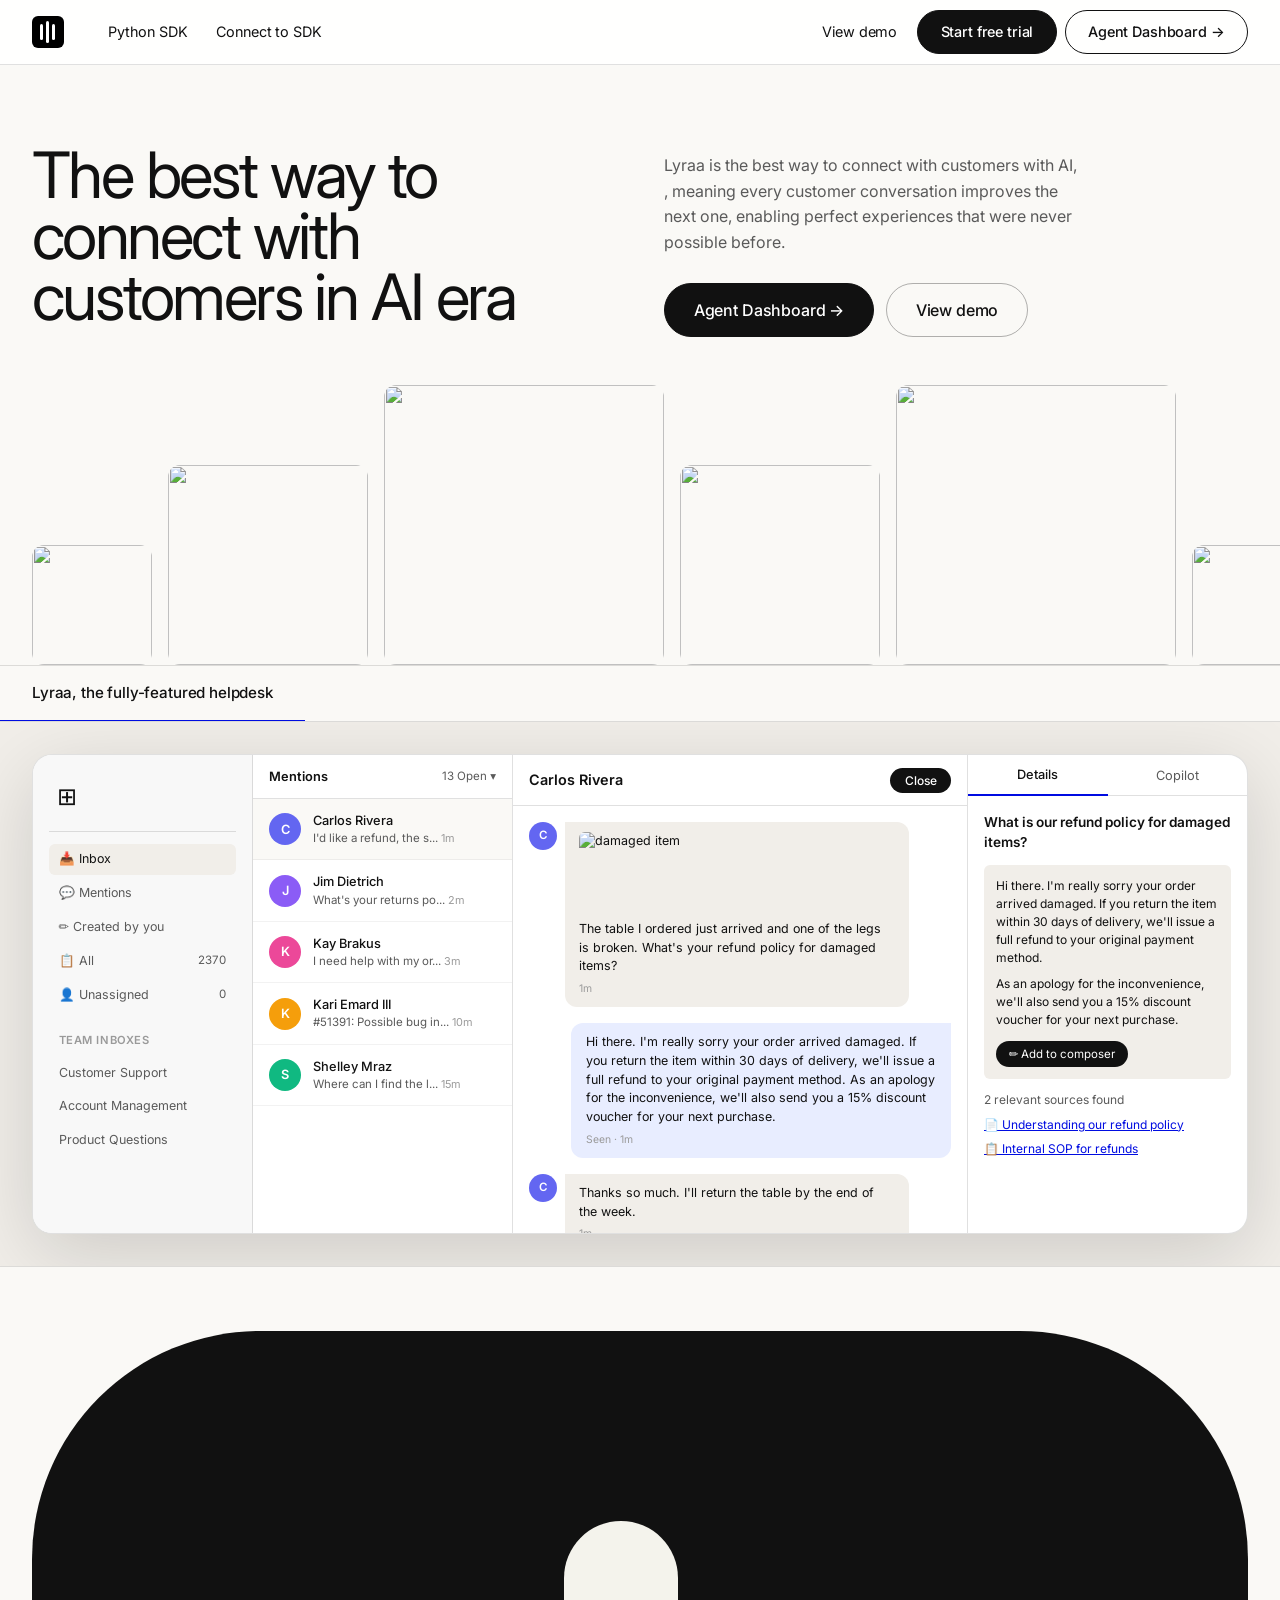
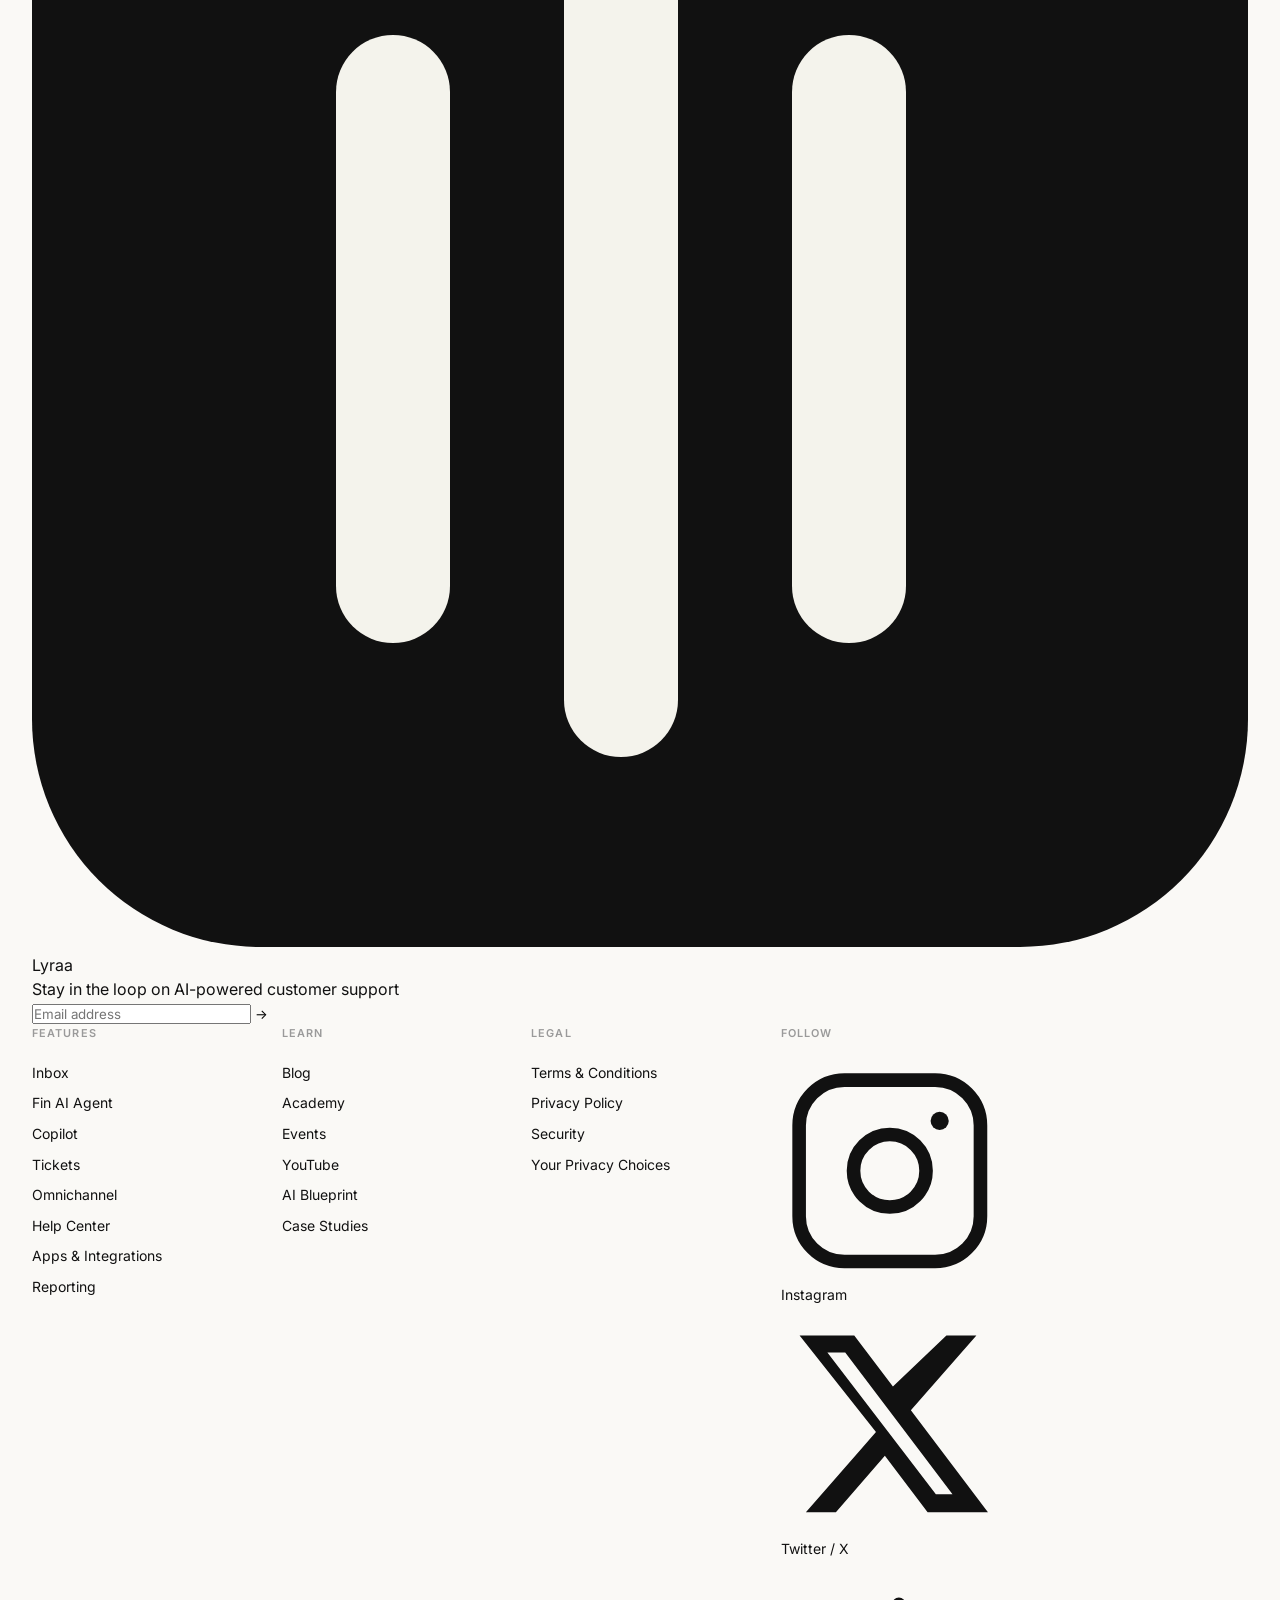
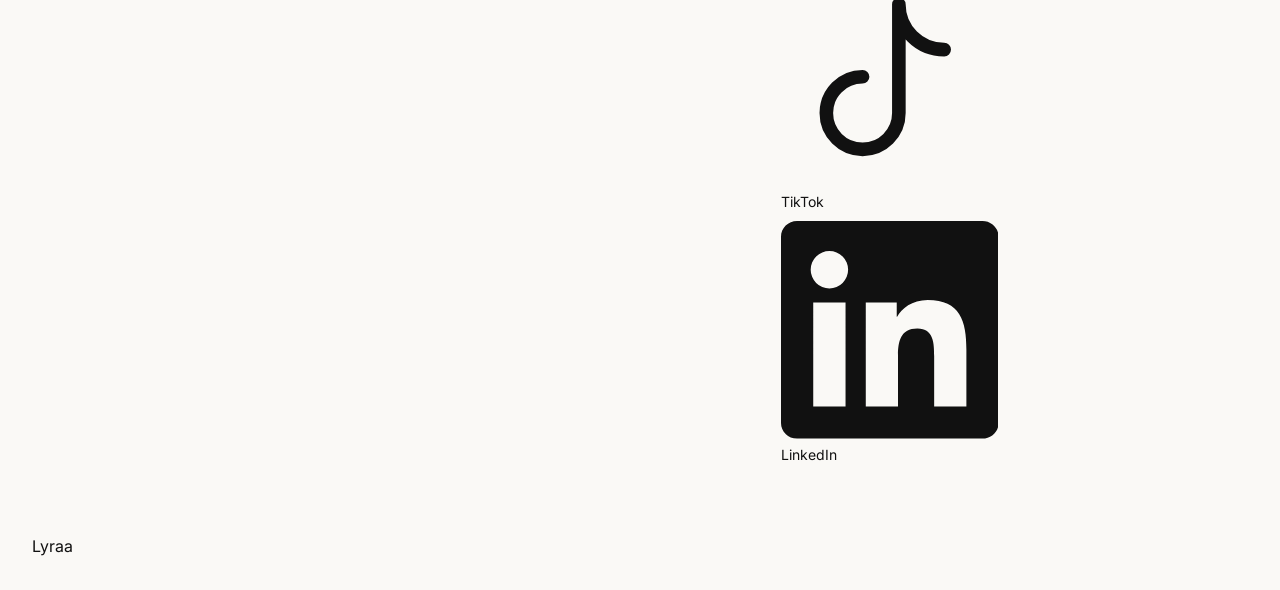
==== Front_end/index.html @ 27d579eb "adding the landing page code" ====
<!DOCTYPE html>
<html lang="en">

<head>
  <meta charset="UTF-8" />
  <meta name="viewport" content="width=device-width, initial-scale=1.0" />
  <title>Lyraa – The Best way to connect with customers</title>
  <meta name="description"
    content="Lyraa is the best way to connect with customers, meaning every customer conversation improves the next one, enabling perfect experiences that were never possible before." />
  <link rel="preconnect" href="https://fonts.googleapis.com" />
  <link rel="preconnect" href="https://fonts.gstatic.com" crossorigin />
  <link href="https://fonts.googleapis.com/css2?family=Inter:wght@300;400;500;600;700&display=swap" rel="stylesheet" />
  <link rel="stylesheet" href="index.css" />
</head>

<body>

  <!-- NAVIGATION -->
  <nav class="nav" id="main-nav">
    <div class="nav-inner">
      <div class="nav-left">
        <a href="#" class="nav-logo" aria-label="Intercom Home">
          <svg class="logo-icon" viewBox="0 0 32 32" fill="none" xmlns="http://www.w3.org/2000/svg">
            <rect width="32" height="32" rx="6" fill="#000" />
            <rect x="8" y="8" width="3" height="16" rx="1.5" fill="#fff" />
            <rect x="14" y="5" width="3" height="22" rx="1.5" fill="#fff" />
            <rect x="20" y="8" width="3" height="16" rx="1.5" fill="#fff" />
          </svg>
        </a>
        <ul class="nav-menu">
          <li class="nav-item">
            <a href="#" class="nav-link">Python SDK</a>
          </li>
          <li class="nav-item">
            <a href="#" class="nav-link">Connect to SDK</a>
          </li>
        </ul>
      </div>
      <div class="nav-right">
        <a href="#" class="nav-link">View demo</a>
        <a href="#" class="btn btn-dark">Start free trial</a>
        <a href="dashboard.html" class="btn btn-outline-dark">Agent Dashboard →</a>
      </div>
      <button class="hamburger" id="hamburger" aria-label="Open menu">
        <span></span><span></span><span></span>
      </button>
    </div>
  </nav>

  <!-- MOBILE MENU -->
  <div class="mobile-menu" id="mobile-menu">
    <ul>
      <li><a href="#">Python SDK</a></li>
      <li><a href="#">Connect to SDK</a></li>
    </ul>
    <div class="mobile-menu-ctas">
      <a href="#" class="btn btn-dark w-full">Start free trial</a>
      <a href="dashboard.html" class="btn btn-outline-dark w-full">Agent Dashboard →</a>
    </div>
  </div>

  <main>
    <!-- HERO SECTION -->
    <section class="hero" id="hero">
      <div class="hero-inner">
        <div class="hero-text">
          <h1 class="hero-headline">The best way to connect with customers in AI era</h1>
          <div class="hero-right">
            <p class="hero-body">Lyraa is the best way to connect with customers with AI, <a href="#"
                class="link-blue"></a>, meaning every customer conversation improves the next one, enabling perfect
              experiences that were never possible before.</p>
            <div class="hero-ctas">
              <a href="dashboard.html" class="btn btn-dark btn-lg">Agent Dashboard →</a>
              <a href="#" class="btn btn-outline btn-lg">View demo</a>
            </div>
          </div>
        </div>
        <!-- Hero image gallery -->
        <div class="hero-gallery">
          <div class="gallery-track">
            <div class="gallery-img gallery-img--sm"><img
                src="https://cdn.cosmos.so/49744030-7ee3-4da9-bf3a-1f28b3141e51?format=webp" alt="" /></div>
            <div class="gallery-img gallery-img--md"><img
                src="https://cdn.cosmos.so/1668bf23-86b7-4834-bceb-b17b9f2b6297?format=webp" alt="" /></div>
            <div class="gallery-img gallery-img--lg"><img
                src="https://cdn.cosmos.so/220a2dd7-b4fb-4ab6-941c-c7daac2d3de4?format=webp" alt="" /></div>
            <div class="gallery-img gallery-img--md"><img
                src="https://cdn.cosmos.so/a4091135-049c-4d7b-ac70-1d37b545d4cc?format=webp" alt="" /></div>
            <div class="gallery-img gallery-img--lg"><img
                src="https://cdn.cosmos.so/7ac161f6-f2b8-41a6-a9bc-50dcf7897635?format=webp" alt="" /></div>
            <div class="gallery-img gallery-img--sm"><img
                src="https://cdn.cosmos.so/18cb232f-da45-4f04-9483-8e6ede91e4a4?format=webp" alt="" /></div>
          </div>
        </div>
      </div>
    </section>

    <!-- PRODUCT TABS SECTION -->
    <section class="product-tabs" id="product-tabs">
      <div class="tabs-header">
        <button class="tab-btn tab-btn--active" data-tab="helpdesk">Lyraa, the fully-featured helpdesk</button>

      </div>
      <div class="tabs-body">
        <!-- TAB: Helpdesk -->
        <div class="tab-panel tab-panel--active" id="tab-helpdesk">
          <div class="tab-mockup-wrap">
            <div class="app-mockup">
              <div class="app-sidebar">
                <div class="sidebar-logo">⊞</div>
                <nav class="sidebar-nav">
                  <a href="#" class="sidebar-link active">📥 Inbox</a>
                  <a href="#" class="sidebar-link">💬 Mentions</a>
                  <a href="#" class="sidebar-link">✏️ Created by you</a>
                  <a href="#" class="sidebar-link">📋 All <span class="count">2370</span></a>
                  <a href="#" class="sidebar-link">👤 Unassigned <span class="count">0</span></a>
                  <a href="#" class="sidebar-link sidebar-heading">Team Inboxes</a>
                  <a href="#" class="sidebar-link">Customer Support</a>
                  <a href="#" class="sidebar-link">Account Management</a>
                  <a href="#" class="sidebar-link">Product Questions</a>
                </nav>
              </div>
              <div class="app-list">
                <div class="app-list-header">
                  <span>Mentions</span>
                  <span class="count-badge">13 Open ▾</span>
                </div>
                <div class="conversation-item active-conv">
                  <div class="conv-avatar" style="background:#6366f1">C</div>
                  <div class="conv-body">
                    <p class="conv-name">Carlos Rivera</p>
                    <p class="conv-preview">I'd like a refund, the s... <span class="conv-time">1m</span></p>
                  </div>
                </div>
                <div class="conversation-item">
                  <div class="conv-avatar" style="background:#8b5cf6">J</div>
                  <div class="conv-body">
                    <p class="conv-name">Jim Dietrich</p>
                    <p class="conv-preview">What's your returns po... <span class="conv-time">2m</span></p>
                  </div>
                </div>
                <div class="conversation-item">
                  <div class="conv-avatar" style="background:#ec4899">K</div>
                  <div class="conv-body">
                    <p class="conv-name">Kay Brakus</p>
                    <p class="conv-preview">I need help with my or... <span class="conv-time">3m</span></p>
                  </div>
                </div>
                <div class="conversation-item">
                  <div class="conv-avatar" style="background:#f59e0b">K</div>
                  <div class="conv-body">
                    <p class="conv-name">Kari Emard III</p>
                    <p class="conv-preview">#51391: Possible bug in... <span class="conv-time">10m</span></p>
                  </div>
                </div>
                <div class="conversation-item">
                  <div class="conv-avatar" style="background:#10b981">S</div>
                  <div class="conv-body">
                    <p class="conv-name">Shelley Mraz</p>
                    <p class="conv-preview">Where can I find the l... <span class="conv-time">15m</span></p>
                  </div>
                </div>
              </div>
              <div class="app-main">
                <div class="app-main-header">
                  <span class="conv-name-big">Carlos Rivera</span>
                  <div class="header-actions">
                    <button class="close-btn">Close</button>
                  </div>
                </div>
                <div class="message-thread">
                  <div class="message-customer">
                    <div class="msg-avatar" style="background:#6366f1">C</div>
                    <div class="msg-bubble msg-bubble--customer">
                      <img src="https://images.unsplash.com/photo-1555041469-a586c61ea9bc?w=300&q=80" alt="damaged item"
                        class="msg-img" />
                      <p>The table I ordered just arrived and one of the legs is broken. What's your refund policy for
                        damaged items?</p>
                      <span class="msg-time">1m</span>
                    </div>
                  </div>
                  <div class="message-agent">
                    <div class="msg-bubble msg-bubble--agent">
                      <p>Hi there. I'm really sorry your order arrived damaged. If you return the item within 30 days of
                        delivery, we'll issue a full refund to your original payment method. As an apology for the
                        inconvenience, we'll also send you a 15% discount voucher for your next purchase.</p>
                      <span class="msg-time">Seen · 1m</span>
                    </div>
                  </div>
                  <div class="message-customer">
                    <div class="msg-avatar" style="background:#6366f1">C</div>
                    <div class="msg-bubble msg-bubble--customer">
                      <p>Thanks so much. I'll return the table by the end of the week.</p>
                      <span class="msg-time">1m</span>
                    </div>
                  </div>
                </div>
              </div>
              <div class="app-sidebar-right">
                <div class="sidebar-right-tabs">
                  <button class="sr-tab active">Details</button>
                  <button class="sr-tab">Copilot</button>
                </div>
                <div class="copilot-query">
                  <p class="copilot-q">What is our refund policy for damaged items?</p>
                  <div class="copilot-answer">
                    <p>Hi there. I'm really sorry your order arrived damaged. If you return the item within 30 days of
                      delivery, we'll issue a full refund to your original payment method.</p>
                    <p>As an apology for the inconvenience, we'll also send you a 15% discount voucher for your next
                      purchase.</p>
                    <button class="add-to-composer-btn">✏️ Add to composer</button>
                  </div>
                  <div class="sources">
                    <p>2 relevant sources found</p>
                    <a href="#" class="source-item">📄 Understanding our refund policy</a>
                    <a href="#" class="source-item">📋 Internal SOP for refunds</a>
                  </div>
                </div>
              </div>
            </div>
          </div>
        </div>


  <!-- FOOTER -->
  <footer class="footer" id="footer">
    <div class="footer-inner">

      <!-- Top row: logo left, newsletter right -->
      <div class="footer-top-row">
        <a href="#" class="footer-logo-link" aria-label="Lyraa Home">
          <svg class="footer-logo-svg" viewBox="0 0 32 32" fill="none" xmlns="http://www.w3.org/2000/svg">
            <rect width="32" height="32" rx="6" fill="#111" />
            <rect x="8" y="8" width="3" height="16" rx="1.5" fill="#f4f3ec" />
            <rect x="14" y="5" width="3" height="22" rx="1.5" fill="#f4f3ec" />
            <rect x="20" y="8" width="3" height="16" rx="1.5" fill="#f4f3ec" />
          </svg>
          <span class="footer-logo-name">Lyraa</span>
        </a>
        <div class="footer-newsletter">
          <p class="footer-newsletter-label">Stay in the loop on AI-powered customer support</p>
          <form class="footer-newsletter-form" onsubmit="return false;">
            <input type="email" class="footer-newsletter-input" placeholder="Email address" />
            <button type="submit" class="footer-newsletter-btn" aria-label="Subscribe">→</button>
          </form>
        </div>
      </div>

      <!-- Divider -->
      <div class="footer-divider"></div>

      <!-- Link columns -->
      <div class="footer-cols">
        <div class="footer-col">
          <p class="footer-col-title">Features</p>
          <ul>
            <li><a href="#">Inbox</a></li>
            <li><a href="#">Fin AI Agent</a></li>
            <li><a href="#">Copilot</a></li>
            <li><a href="#">Tickets</a></li>
            <li><a href="#">Omnichannel</a></li>
            <li><a href="#">Help Center</a></li>
            <li><a href="#">Apps &amp; Integrations</a></li>
            <li><a href="#">Reporting</a></li>
          </ul>
        </div>
        <div class="footer-col">
          <p class="footer-col-title">Learn</p>
          <ul>
            <li><a href="#">Blog</a></li>
            <li><a href="#">Academy</a></li>
            <li><a href="#">Events</a></li>
            <li><a href="#">YouTube</a></li>
            <li><a href="#">AI Blueprint</a></li>
            <li><a href="#">Case Studies</a></li>
          </ul>
        </div>
        <div class="footer-col">
          <p class="footer-col-title">Legal</p>
          <ul>
            <li><a href="#">Terms &amp; Conditions</a></li>
            <li><a href="#">Privacy Policy</a></li>
            <li><a href="#">Security</a></li>
            <li><a href="#">Your Privacy Choices</a></li>
          </ul>
        </div>
        <div class="footer-col">
          <p class="footer-col-title">Follow</p>
          <ul class="footer-social-list">
            <li>
              <a href="#" class="footer-social-item">
                <svg viewBox="0 0 24 24" fill="none" stroke="currentColor" stroke-width="1.5" stroke-linecap="round" stroke-linejoin="round"><rect x="2" y="2" width="20" height="20" rx="5"/><circle cx="12" cy="12" r="4"/><circle cx="17.5" cy="6.5" r="1" fill="currentColor" stroke="none"/></svg>
                Instagram
              </a>
            </li>
            <li>
              <a href="#" class="footer-social-item">
                <svg viewBox="0 0 24 24" fill="currentColor"><path d="M18.244 2.25h3.308l-7.227 8.26 8.502 11.24H16.17l-4.714-6.231-5.401 6.231H2.744l7.73-8.835L2.05 2.25H8.08l4.265 5.638L18.244 2.25Zm-1.161 17.52h1.833L7.084 4.126H5.117L17.083 19.77Z"/></svg>
                Twitter / X
              </a>
            </li>
            <li>
              <a href="#" class="footer-social-item">
                <svg viewBox="0 0 24 24" fill="none" stroke="currentColor" stroke-width="1.5" stroke-linecap="round" stroke-linejoin="round"><path d="M9 12a4 4 0 1 0 4 4V4a5 5 0 0 0 5 5"/></svg>
                TikTok
              </a>
            </li>
            <li>
              <a href="#" class="footer-social-item">
                <svg viewBox="0 0 24 24" fill="currentColor"><path d="M20.447 20.452h-3.554v-5.569c0-1.328-.027-3.037-1.852-3.037-1.853 0-2.136 1.445-2.136 2.939v5.667H9.351V9h3.414v1.561h.046c.477-.9 1.637-1.85 3.37-1.85 3.601 0 4.267 2.37 4.267 5.455v6.286zM5.337 7.433a2.062 2.062 0 0 1-2.063-2.065 2.064 2.064 0 1 1 2.063 2.065zm1.782 13.019H3.555V9h3.564v11.452zM22.225 0H1.771C.792 0 0 .774 0 1.729v20.542C0 23.227.792 24 1.771 24h20.451C23.2 24 24 23.227 24 22.271V1.729C24 .774 23.2 0 22.222 0h.003z"/></svg>
                LinkedIn
              </a>
            </li>
          </ul>
        </div>
      </div>

      <!-- Giant wordmark — Wavetick style, bleeds off bottom -->
      <div class="footer-wordmark-wrap" aria-hidden="true">
        <span class="footer-wordmark">Lyraa</span>
        <div class="footer-frames-track-wrap">
          <div class="footer-frames">
            <div class="footer-frame"><img src="https://cdn.cosmos.so/49744030-7ee3-4da9-bf3a-1f28b3141e51?format=webp" alt="" /></div>
            <div class="footer-frame"><img src="https://cdn.cosmos.so/1668bf23-86b7-4834-bceb-b17b9f2b6297?format=webp" alt="" /></div>
            <div class="footer-frame"><img src="https://cdn.cosmos.so/220a2dd7-b4fb-4ab6-941c-c7daac2d3de4?format=webp" alt="" /></div>
            <div class="footer-frame"><img src="https://cdn.cosmos.so/a4091135-049c-4d7b-ac70-1d37b545d4cc?format=webp" alt="" /></div>
            <div class="footer-frame"><img src="https://cdn.cosmos.so/7ac161f6-f2b8-41a6-a9bc-50dcf7897635?format=webp" alt="" /></div>
            <!-- Duplicated for infinite sliding -->
            <div class="footer-frame"><img src="https://cdn.cosmos.so/49744030-7ee3-4da9-bf3a-1f28b3141e51?format=webp" alt="" /></div>
            <div class="footer-frame"><img src="https://cdn.cosmos.so/1668bf23-86b7-4834-bceb-b17b9f2b6297?format=webp" alt="" /></div>
            <div class="footer-frame"><img src="https://cdn.cosmos.so/220a2dd7-b4fb-4ab6-941c-c7daac2d3de4?format=webp" alt="" /></div>
            <div class="footer-frame"><img src="https://cdn.cosmos.so/a4091135-049c-4d7b-ac70-1d37b545d4cc?format=webp" alt="" /></div>
            <div class="footer-frame"><img src="https://cdn.cosmos.so/7ac161f6-f2b8-41a6-a9bc-50dcf7897635?format=webp" alt="" /></div>
          </div>
        </div>
      </div>

    </div>
  </footer>



  <script src="script.js"></script>
</body>

</html>
---- Front_end/index.css ----
/* --- CUSTOM PROPERTIES & DESIGN SYSTEM --- */
:root {
  /* Colors */
  --color-cream: #f4f3ec;
  --color-off-white: #faf9f6;
  --color-chalk: #f1eee9;
  --color-canvas: #e7e3db;
  --color-linen: #dedbd6;
  --color-clay: #d3cec6;
  --color-black: #000;
  --color-navy: #020917;
  --color-dark: #080e1c;
  --color-off-black: #111;
  --color-blue: #000ce1;
  --color-orange: #ff5600;
  --color-green: #00da00;
  --color-gray-text: #5a5a5a;
  --color-gray-light: #9a9a9a;
  --color-border: rgba(0,0,0,0.12);

  /* Typography */
  --font-sans: 'Inter', ui-sans-serif, system-ui, sans-serif;

  /* Spacing */
  --space-xs: 0.5rem;
  --space-sm: 1rem;
  --space-md: 1.5rem;
  --space-lg: 2rem;
  --space-xl: 3rem;
  --space-2xl: 5rem;
  --space-3xl: 8rem;

  /* Border radius */
  --radius-sm: 6px;
  --radius-md: 12px;
  --radius-lg: 20px;
  --radius-xl: 32px;
  --radius-full: 9999px;

  /* Transitions */
  --transition-fast: 0.15s ease;
  --transition-base: 0.25s ease;
  --transition-slow: 0.4s ease;

  /* Layout */
  --nav-height: 64px;
  --announcement-height: 44px;
  --max-width: 1320px;
}

/* --- GLOBAL RESET & BASE --- */
*, *::before, *::after { box-sizing: border-box; margin: 0; padding: 0; }

html {
  scroll-behavior: smooth;
  font-size: 16px;
}

body {
  font-family: var(--font-sans);
  background-color: var(--color-cream);
  color: var(--color-off-black);
  line-height: 1.5;
  -webkit-font-smoothing: antialiased;
  overflow-x: hidden;
}

a { color: inherit; text-decoration: none; }
ul { list-style: none; }
img { max-width: 100%; height: auto; display: block; object-fit: cover; }
button { cursor: pointer; font-family: var(--font-sans); border: none; background: none; }
input { font-family: var(--font-sans); }

/* --- UTILITY CLASSES --- */
.text-muted { color: var(--color-gray-text); }
.link-blue { color: var(--color-blue); text-decoration: underline; text-underline-offset: 2px; }
.link-blue:hover { opacity: 0.8; }
.text-link { color: var(--color-off-black); text-decoration: underline; text-underline-offset: 3px; font-size: 0.9rem; }
.w-full { width: 100%; }

/* --- BUTTONS --- */
.btn {
  display: inline-flex;
  align-items: center;
  justify-content: center;
  gap: 0.4rem;
  padding: 0.65rem 1.4rem;
  border-radius: var(--radius-full);
  font-size: 0.9rem;
  font-weight: 500;
  letter-spacing: -0.01em;
  transition: all var(--transition-base);
  white-space: nowrap;
  cursor: pointer;
  border: 1.5px solid transparent;
  text-decoration: none;
}

.btn-lg { padding: 0.85rem 1.8rem; font-size: 1rem; }
.btn-xl { padding: 1.1rem 2.4rem; font-size: 1.1rem; }

.btn-dark {
  background: var(--color-off-black);
  color: #fff;
  border-color: var(--color-off-black);
}
.btn-dark:hover {
  background: #333;
  border-color: #333;
  transform: translateY(-1px);
  box-shadow: 0 4px 16px rgba(0,0,0,0.18);
}

.btn-outline {
  background: transparent;
  color: var(--color-off-black);
  border-color: rgba(0,0,0,0.3);
}
.btn-outline:hover {
  background: rgba(0,0,0,0.05);
  border-color: rgba(0,0,0,0.5);
  transform: translateY(-1px);
}

.btn-outline-dark {
  background: transparent;
  color: var(--color-off-black);
  border-color: var(--color-off-black);
}
.btn-outline-dark:hover {
  background: var(--color-off-black);
  color: #fff;
}

/* ============================================
   ANNOUNCEMENT BAR
   ============================================ */
.announcement-bar {
  display: flex;
  align-items: center;
  justify-content: center;
  gap: 0.5rem;
  background: var(--color-off-white);
  border-bottom: 1px solid var(--color-border);
  padding: 0 1.5rem;
  height: var(--announcement-height);
  font-size: 0.875rem;
  position: relative;
  z-index: 1001;
}

.announcement-bar p { text-align: center; }
.announcement-bar a { text-decoration: underline; font-weight: 500; }
.announcement-bar a:hover { opacity: 0.7; }

.announcement-close {
  position: absolute;
  right: 1.5rem;
  top: 50%;
  transform: translateY(-50%);
  font-size: 1.3rem;
  color: var(--color-gray-text);
  background: none;
  border: none;
  cursor: pointer;
  line-height: 1;
  padding: 0.25rem;
  transition: color var(--transition-fast);
}
.announcement-close:hover { color: var(--color-off-black); }

/* ============================================
   NAVIGATION
   ============================================ */
.nav {
  position: sticky;
  top: 0;
  left: 0;
  right: 0;
  z-index: 1000;
  background: rgba(255,255,255,0.95);
  backdrop-filter: blur(20px);
  -webkit-backdrop-filter: blur(20px);
  border-bottom: 1px solid var(--color-border);
  transition: box-shadow var(--transition-base);
}

.nav.scrolled {
  box-shadow: 0 2px 20px rgba(0,0,0,0.08);
}

.nav-inner {
  max-width: var(--max-width);
  margin: 0 auto;
  padding: 0 2rem;
  height: var(--nav-height);
  display: flex;
  align-items: center;
  justify-content: space-between;
  gap: 2rem;
}

.nav-left {
  display: flex;
  align-items: center;
  gap: 2rem;
}

.nav-logo { display: flex; align-items: center; }
.logo-icon { width: 32px; height: 32px; flex-shrink: 0; }

.nav-menu {
  display: flex;
  align-items: center;
  gap: 0.25rem;
}

.nav-item { position: relative; }

.nav-link {
  display: inline-flex;
  align-items: center;
  gap: 0.3rem;
  padding: 0.5rem 0.75rem;
  font-size: 0.9rem;
  font-weight: 400;
  color: var(--color-off-black);
  border-radius: var(--radius-sm);
  transition: background var(--transition-fast);
  border: none;
  background: none;
  cursor: pointer;
  letter-spacing: -0.01em;
  text-decoration: none;
}
.nav-link:hover { background: rgba(0,0,0,0.06); }

.chevron {
  width: 12px;
  height: 12px;
  transition: transform var(--transition-fast);
  flex-shrink: 0;
}
.has-dropdown.open .chevron { transform: rotate(180deg); }

/* Dropdown */
.nav-dropdown {
  position: absolute;
  top: calc(100% + 8px);
  left: 0;
  background: #fff;
  border-radius: var(--radius-md);
  border: 1px solid var(--color-border);
  box-shadow: 0 8px 40px rgba(0,0,0,0.12);
  min-width: 480px;
  padding: 1.5rem;
  opacity: 0;
  visibility: hidden;
  transform: translateY(-8px);
  transition: all var(--transition-base);
  pointer-events: none;
}

.has-dropdown.open .nav-dropdown,
.has-dropdown:hover .nav-dropdown {
  opacity: 1;
  visibility: visible;
  transform: translateY(0);
  pointer-events: auto;
}

.nav-dropdown-grid {
  display: grid;
  grid-template-columns: 1fr 1fr;
  gap: 1.5rem;
}

.nav-dropdown-col { display: flex; flex-direction: column; gap: 0.25rem; }

.nav-dropdown-label {
  font-size: 0.7rem;
  font-weight: 600;
  letter-spacing: 0.08em;
  text-transform: uppercase;
  color: var(--color-gray-light);
  margin-bottom: 0.5rem;
  padding: 0 0.5rem;
}

.nav-dropdown-link {
  display: flex;
  align-items: flex-start;
  gap: 0.75rem;
  padding: 0.6rem 0.5rem;
  border-radius: var(--radius-sm);
  transition: background var(--transition-fast);
  font-size: 0.875rem;
}
.nav-dropdown-link:hover { background: var(--color-chalk); }
.nav-dropdown-link strong { display: block; font-weight: 500; }
.nav-dropdown-link small { display: block; color: var(--color-gray-text); font-size: 0.8rem; margin-top: 0.1rem; }
.nav-dropdown-icon { font-size: 1.1rem; flex-shrink: 0; }

.nav-right {
  display: flex;
  align-items: center;
  gap: 0.5rem;
  margin-left: auto;
}

.hamburger {
  display: none;
  flex-direction: column;
  gap: 5px;
  padding: 0.5rem;
  border: none;
  background: none;
  cursor: pointer;
}
.hamburger span {
  display: block;
  width: 22px;
  height: 2px;
  background: var(--color-off-black);
  border-radius: 2px;
  transition: all var(--transition-base);
}

/* Mobile Menu */
.mobile-menu {
  display: none;
  position: fixed;
  top: calc(var(--announcement-height) + var(--nav-height));
  left: 0;
  right: 0;
  bottom: 0;
  background: #fff;
  z-index: 999;
  padding: 2rem;
  flex-direction: column;
  gap: 1rem;
  overflow-y: auto;
}
.mobile-menu.open { display: flex; }
.mobile-menu ul { display: flex; flex-direction: column; gap: 0.25rem; }
.mobile-menu a {
  display: block;
  padding: 0.875rem 0;
  font-size: 1.1rem;
  border-bottom: 1px solid var(--color-border);
  font-weight: 400;
}
.mobile-menu-ctas {
  display: flex;
  flex-direction: column;
  gap: 0.75rem;
  margin-top: 1rem;
}

/* ============================================
   HERO SECTION
   ============================================ */
.hero {
  background: var(--color-off-white);
  padding-top: 5rem;
  overflow: hidden;
}

.hero-inner {
  max-width: var(--max-width);
  margin: 0 auto;
  padding: 0 2rem;
}

.hero-text {
  display: grid;
  grid-template-columns: 1fr 1fr;
  gap: 3rem;
  align-items: start;
  padding-bottom: 3rem;
}

.hero-headline {
  font-size: clamp(2.5rem, 5vw, 5.5rem);
  font-weight: 400;
  line-height: 0.95;
  letter-spacing: -0.04em;
  color: var(--color-off-black);
}

.hero-right {
  display: flex;
  flex-direction: column;
  gap: 1.75rem;
  padding-top: 0.5rem;
}

.hero-body {
  font-size: 1rem;
  color: var(--color-gray-text);
  line-height: 1.6;
  max-width: 42ch;
}

.hero-ctas {
  display: flex;
  align-items: center;
  gap: 0.75rem;
  flex-wrap: wrap;
}

/* Hero Gallery */
.hero-gallery {
  position: relative;
  overflow: hidden;
  margin: 0 -2rem;
}

.gallery-track {
  display: flex;
  align-items: flex-end;
  gap: 1rem;
  padding: 0 2rem 0;
  animation: gallery-scroll 30s linear infinite;
}

@keyframes gallery-scroll {
  0% { transform: translateX(0); }
  100% { transform: translateX(-50%); }
}

.gallery-img {
  flex-shrink: 0;
  border-radius: var(--radius-md);
  overflow: hidden;
}
.gallery-img--sm { width: 120px; height: 120px; }
.gallery-img--md { width: 200px; height: 200px; }
.gallery-img--lg { width: 280px; height: 280px; }
.gallery-img img { width: 100%; height: 100%; object-fit: cover; }

/* ============================================
   PRODUCT TABS SECTION
   ============================================ */
.product-tabs {
  background: var(--color-off-white);
  border-top: 1px solid var(--color-border);
}

.tabs-header {
  display: flex;
  border-bottom: 1px solid var(--color-border);
  overflow-x: auto;
  scrollbar-width: none;
  position: sticky;
  top: var(--nav-height);
  background: rgba(250,249,246,0.95);
  backdrop-filter: blur(20px);
  z-index: 50;
}
.tabs-header::-webkit-scrollbar { display: none; }

.tab-btn {
  flex-shrink: 0;
  padding: 1.1rem 2rem;
  font-size: 0.95rem;
  font-weight: 400;
  color: var(--color-gray-text);
  border: none;
  background: none;
  cursor: pointer;
  border-bottom: 2px solid transparent;
  margin-bottom: -1px;
  transition: all var(--transition-base);
  letter-spacing: -0.01em;
}
.tab-btn:hover { color: var(--color-off-black); }
.tab-btn--active {
  color: var(--color-off-black);
  border-bottom-color: var(--color-blue);
  font-weight: 500;
}

.tabs-body { background: var(--color-chalk); }

.tab-panel { display: none; }
.tab-panel--active { display: block; }

.tab-mockup-wrap {
  max-width: var(--max-width);
  margin: 0 auto;
  padding: 2rem 2rem;
}

/* App Mockup */
.app-mockup {
  display: grid;
  grid-template-columns: 220px 260px 1fr 280px;
  height: 480px;
  border-radius: var(--radius-lg);
  overflow: hidden;
  box-shadow: 0 20px 80px rgba(0,0,0,0.15);
  background: #fff;
  border: 1px solid var(--color-border);
}

.app-sidebar {
  background: #f8f8f8;
  border-right: 1px solid var(--color-border);
  padding: 1rem;
  display: flex;
  flex-direction: column;
  gap: 0.25rem;
}
.sidebar-logo {
  font-size: 1.5rem;
  padding: 0.5rem 0.5rem 1rem;
  border-bottom: 1px solid var(--color-border);
  margin-bottom: 0.5rem;
}
.sidebar-nav { display: flex; flex-direction: column; gap: 0.15rem; }
.sidebar-link {
  display: block;
  padding: 0.4rem 0.6rem;
  font-size: 0.78rem;
  border-radius: var(--radius-sm);
  color: var(--color-gray-text);
  transition: background var(--transition-fast);
}
.sidebar-link:hover, .sidebar-link.active { background: var(--color-chalk); color: var(--color-off-black); }
.sidebar-heading { font-size: 0.7rem; font-weight: 600; text-transform: uppercase; letter-spacing: 0.05em; color: var(--color-gray-light); margin-top: 0.75rem; }
.count {
  float: right;
  font-size: 0.72rem;
  color: var(--color-gray-text);
}

.app-list {
  border-right: 1px solid var(--color-border);
  display: flex;
  flex-direction: column;
  overflow: hidden;
}
.app-list-header {
  display: flex;
  justify-content: space-between;
  align-items: center;
  padding: 0.75rem 1rem;
  font-size: 0.8rem;
  font-weight: 600;
  border-bottom: 1px solid var(--color-border);
  background: #fff;
}
.count-badge { font-size: 0.72rem; color: var(--color-gray-text); font-weight: 400; }
.conversation-item {
  display: flex;
  align-items: center;
  gap: 0.75rem;
  padding: 0.75rem 1rem;
  border-bottom: 1px solid rgba(0,0,0,0.05);
  cursor: pointer;
  transition: background var(--transition-fast);
}
.conversation-item:hover { background: var(--color-chalk); }
.active-conv { background: var(--color-off-white); }
.conv-avatar {
  width: 32px;
  height: 32px;
  border-radius: 50%;
  display: flex;
  align-items: center;
  justify-content: center;
  font-size: 0.8rem;
  font-weight: 600;
  color: #fff;
  flex-shrink: 0;
}
.conv-body { min-width: 0; }
.conv-name { font-size: 0.8rem; font-weight: 500; }
.conv-preview { font-size: 0.72rem; color: var(--color-gray-text); white-space: nowrap; overflow: hidden; text-overflow: ellipsis; }
.conv-time { color: var(--color-gray-light); font-size: 0.68rem; }

.app-main {
  display: flex;
  flex-direction: column;
  overflow: hidden;
}
.app-main-header {
  display: flex;
  justify-content: space-between;
  align-items: center;
  padding: 0.75rem 1rem;
  border-bottom: 1px solid var(--color-border);
}
.conv-name-big { font-size: 0.9rem; font-weight: 600; }
.close-btn {
  padding: 0.3rem 0.9rem;
  border-radius: var(--radius-full);
  background: var(--color-off-black);
  color: #fff;
  font-size: 0.75rem;
  font-weight: 500;
}

.message-thread {
  flex: 1;
  overflow-y: auto;
  padding: 1rem;
  display: flex;
  flex-direction: column;
  gap: 1rem;
  scrollbar-width: thin;
}
.message-customer, .message-agent {
  display: flex;
  gap: 0.5rem;
  max-width: 90%;
}
.message-agent { flex-direction: row-reverse; margin-left: auto; }
.msg-avatar { width: 28px; height: 28px; border-radius: 50%; display: flex; align-items: center; justify-content: center; font-size: 0.72rem; font-weight: 600; color: #fff; flex-shrink: 0; }
.msg-bubble { border-radius: var(--radius-md); padding: 0.65rem 0.9rem; font-size: 0.78rem; line-height: 1.5; position: relative; }
.msg-bubble--customer { background: var(--color-chalk); border-radius: 0 var(--radius-md) var(--radius-md) var(--radius-md); }
.msg-bubble--agent { background: #e8edff; border-radius: var(--radius-md) 0 var(--radius-md) var(--radius-md); }
.msg-time { display: block; font-size: 0.65rem; color: var(--color-gray-light); margin-top: 0.3rem; }
.msg-img { width: 120px; height: 80px; border-radius: var(--radius-sm); margin-bottom: 0.5rem; }

.app-sidebar-right {
  border-left: 1px solid var(--color-border);
  display: flex;
  flex-direction: column;
  overflow: hidden;
}
.sidebar-right-tabs {
  display: flex;
  border-bottom: 1px solid var(--color-border);
}
.sr-tab {
  flex: 1;
  padding: 0.75rem;
  font-size: 0.8rem;
  color: var(--color-gray-text);
  border-bottom: 2px solid transparent;
  cursor: pointer;
  transition: all var(--transition-fast);
  border: none;
  background: none;
  margin-bottom: -1px;
}
.sr-tab.active { color: var(--color-off-black); border-bottom: 2px solid var(--color-blue); font-weight: 500; }
.copilot-query { padding: 1rem; display: flex; flex-direction: column; gap: 0.75rem; overflow-y: auto; }
.copilot-q { font-size: 0.85rem; font-weight: 600; color: var(--color-off-black); }
.copilot-answer { background: var(--color-chalk); border-radius: var(--radius-sm); padding: 0.75rem; font-size: 0.75rem; line-height: 1.5; display: flex; flex-direction: column; gap: 0.5rem; }
.add-to-composer-btn { align-self: flex-start; background: var(--color-off-black); color: #fff; border-radius: var(--radius-full); padding: 0.4rem 0.8rem; font-size: 0.72rem; margin-top: 0.25rem; border: none; cursor: pointer; }
.sources { display: flex; flex-direction: column; gap: 0.4rem; }
.sources p { font-size: 0.75rem; color: var(--color-gray-text); }
.source-item { font-size: 0.75rem; color: var(--color-blue); text-decoration: underline; }

.tab-content-simple {
  max-width: var(--max-width);
  margin: 0 auto;
  padding: 5rem 2rem;
  text-align: center;
}
.tab-content-simple h2 {
  font-size: clamp(1.8rem, 3vw, 3rem);
  font-weight: 400;
  margin-bottom: 1rem;
  letter-spacing: -0.03em;
}
.tab-content-simple p { font-size: 1.1rem; color: var(--color-gray-text); max-width: 55ch; margin: 0 auto; }

/* ============================================
   SPLIT SECTION (AI + Human Agents)
   ============================================ */
.split-section {
  background: var(--color-off-white);
  padding: var(--space-3xl) 0;
}

.split-inner {
  max-width: var(--max-width);
  margin: 0 auto;
  padding: 0 2rem;
  display: grid;
  grid-template-columns: 1fr 1fr;
  gap: 4rem;
  align-items: center;
}

.split-headline {
  font-size: clamp(2rem, 3.5vw, 3.5rem);
  font-weight: 400;
  line-height: 1.05;
  letter-spacing: -0.04em;
  margin-bottom: 1.5rem;
}

.split-body {
  font-size: 1rem;
  color: var(--color-gray-text);
  line-height: 1.65;
  margin-bottom: 2rem;
  max-width: 50ch;
}

.split-ctas { display: flex; gap: 0.75rem; flex-wrap: wrap; }

.deco-butterfly {
  display: flex;
  justify-content: center;
  align-items: center;
}
.deco-svg { width: 260px; height: 260px; opacity: 0.75; }

/* ============================================
   FEATURE SECTIONS
   ============================================ */
.feature-section {
  background: var(--color-cream);
  padding: var(--space-2xl) 0;
  border-top: 1px solid var(--color-border);
}

.feature-inner {
  max-width: var(--max-width);
  margin: 0 auto;
  padding: 0 2rem;
  display: grid;
  grid-template-columns: 1fr 1fr;
  gap: 5rem;
  align-items: center;
}

.feature-inner--left .feature-text { order: 1; }
.feature-inner--left .feature-image { order: 2; }

.feature-label {
  display: inline-block;
  font-size: 0.72rem;
  font-weight: 600;
  letter-spacing: 0.1em;
  text-transform: uppercase;
  color: var(--color-gray-light);
  margin-bottom: 1rem;
}

.feature-headline {
  font-size: clamp(1.8rem, 3vw, 3rem);
  font-weight: 400;
  line-height: 1.05;
  letter-spacing: -0.04em;
  margin-bottom: 1.25rem;
}

.feature-body {
  font-size: 1rem;
  color: var(--color-gray-text);
  line-height: 1.65;
  max-width: 48ch;
}

/* Browser Frame for Feature Images */
.browser-frame {
  background: #fff;
  border-radius: var(--radius-md);
  border: 1px solid var(--color-border);
  box-shadow: 0 16px 60px rgba(0,0,0,0.12);
  overflow: hidden;
}

.browser-bar {
  display: flex;
  align-items: center;
  gap: 6px;
  padding: 0.6rem 1rem;
  background: #f5f5f5;
  border-bottom: 1px solid var(--color-border);
}
.dot { width: 10px; height: 10px; border-radius: 50%; flex-shrink: 0; }
.dot.red { background: #ff5f56; }
.dot.yellow { background: #ffbd2e; }
.dot.green { background: #27c93f; }

.workspace-preview {
  display: grid;
  grid-template-columns: 150px 1fr 200px;
  height: 300px;
}
.ws-sidebar { background: #f8f8f8; border-right: 1px solid var(--color-border); padding: 0.75rem; display: flex; flex-direction: column; gap: 0.4rem; }
.ws-list-item { font-size: 0.75rem; padding: 0.4rem 0.5rem; border-radius: 4px; cursor: pointer; }
.ws-list-item:hover { background: var(--color-chalk); }
.ws-chat { padding: 1rem; display: flex; flex-direction: column; gap: 0.75rem; border-right: 1px solid var(--color-border); }
.ws-msg { padding: 0.6rem 0.8rem; border-radius: var(--radius-sm); font-size: 0.75rem; line-height: 1.4; max-width: 85%; }
.ws-msg.agent { background: var(--color-chalk); }
.ws-msg.customer { background: #e8edff; margin-left: auto; }
.ws-copilot { padding: 0.75rem; display: flex; align-items: flex-start; }
.fin-widget { background: #fff; border-radius: var(--radius-md); padding: 0.75rem; box-shadow: 0 4px 20px rgba(0,0,0,0.12); border: 1px solid var(--color-border); }
.fin-widget-header { display: flex; gap: 0.5rem; align-items: flex-start; font-size: 0.75rem; }
.fin-icon { width: 28px; height: 28px; background: var(--color-off-black); border-radius: 6px; display: flex; align-items: center; justify-content: center; color: #fff; font-size: 0.9rem; flex-shrink: 0; }
.fin-widget-header strong { display: block; font-size: 0.8rem; }
.fin-widget-header p { font-size: 0.72rem; color: var(--color-gray-text); margin: 0.2rem 0; }
.fin-widget-header small { font-size: 0.68rem; color: var(--color-gray-light); }

/* ============================================
   TWO-COL SECTION
   ============================================ */
.two-col-section {
  background: var(--color-off-white);
  padding: var(--space-3xl) 0 0;
}

.two-col-inner {
  max-width: var(--max-width);
  margin: 0 auto;
  padding: 0 2rem;
  display: grid;
  grid-template-columns: 1fr 1fr;
  gap: 4rem;
  margin-bottom: 3rem;
}

.two-col-headline {
  font-size: clamp(1.5rem, 2.5vw, 2.2rem);
  font-weight: 400;
  letter-spacing: -0.03em;
  margin-bottom: 1rem;
  line-height: 1.1;
}

.two-col-body {
  font-size: 0.95rem;
  color: var(--color-gray-text);
  line-height: 1.65;
  margin-bottom: 0.75rem;
}

/* Insights Mockup */
.insights-mockup-wrap {
  max-width: var(--max-width);
  margin: 0 auto;
  padding: 0 2rem 3rem;
}
.insights-frame { }
.insights-preview {
  display: grid;
  grid-template-columns: 1fr 1.5fr;
  height: 320px;
}
.insights-left { padding: 1.25rem; border-right: 1px solid var(--color-border); display: flex; flex-direction: column; gap: 1rem; }
.insight-stat { display: flex; align-items: baseline; gap: 0.5rem; flex-wrap: wrap; }
.stat-label { font-size: 0.65rem; text-transform: uppercase; letter-spacing: 0.05em; color: var(--color-gray-light); flex-basis: 100%; }
.stat-value { font-size: 1.4rem; font-weight: 600; letter-spacing: -0.02em; }
.stat-trend { font-size: 0.72rem; font-weight: 500; }
.stat-trend.up { color: #10b981; }
.stat-trend.down { color: #ef4444; }
.insight-chart { display: flex; align-items: flex-end; gap: 4px; height: 60px; padding: 0 0.25rem; }
.chart-bar { flex: 1; background: var(--color-blue); border-radius: 2px 2px 0 0; opacity: 0.6; transition: opacity var(--transition-fast); }
.chart-bar:hover { opacity: 1; }

.insights-right { padding: 1.25rem; }
.rec-panel { display: flex; flex-direction: column; gap: 0.75rem; }
.rec-header { display: flex; align-items: center; gap: 0.5rem; font-size: 0.85rem; font-weight: 600; }
.rec-subhead { font-size: 0.75rem; color: var(--color-gray-text); }
.rec-bar { height: 6px; background: var(--color-canvas); border-radius: 3px; overflow: hidden; }
.rec-fill { display: block; height: 100%; background: linear-gradient(90deg, var(--color-blue), var(--color-orange)); border-radius: 3px; }
.rec-item { font-size: 0.78rem; padding: 0.5rem 0.75rem; background: var(--color-chalk); border-radius: var(--radius-sm); color: var(--color-off-black); }

/* ============================================
   FULLWIDTH SECTION (Fully-featured helpdesk)
   ============================================ */
.fullwidth-section {
  background: var(--color-cream);
  padding: var(--space-3xl) 0;
  border-top: 1px solid var(--color-border);
}

.fullwidth-inner {
  max-width: var(--max-width);
  margin: 0 auto;
  padding: 0 2rem;
  display: grid;
  grid-template-columns: 1fr 1fr;
  gap: 4rem;
  align-items: center;
}

.fullwidth-headline {
  font-size: clamp(2rem, 3.5vw, 3.5rem);
  font-weight: 400;
  line-height: 1.05;
  letter-spacing: -0.04em;
  margin-bottom: 1.5rem;
}

.fullwidth-body {
  font-size: 1rem;
  color: var(--color-gray-text);
  line-height: 1.65;
  margin-bottom: 2rem;
  max-width: 50ch;
}

.fullwidth-ctas { display: flex; gap: 0.75rem; flex-wrap: wrap; }

.deco-jetski { display: flex; justify-content: center; }
.deco-jetski svg { width: 320px; height: 260px; }

/* ============================================
   FEATURES GRID SECTION
   ============================================ */
.features-grid-section {
  background: var(--color-off-white);
  padding: var(--space-3xl) 0;
}

.features-grid-title {
  max-width: var(--max-width);
  margin: 0 auto 2.5rem;
  padding: 0 2rem;
  font-size: clamp(1.8rem, 3vw, 3rem);
  font-weight: 400;
  letter-spacing: -0.04em;
}

.features-grid {
  max-width: var(--max-width);
  margin: 0 auto;
  padding: 0 2rem;
  display: grid;
  grid-template-columns: repeat(2, 1fr);
  gap: 1.25rem;
}

.feature-card {
  background: var(--color-chalk);
  border-radius: var(--radius-lg);
  padding: 2rem;
  border: 1px solid var(--color-border);
  display: flex;
  flex-direction: column;
  gap: 1.25rem;
  transition: transform var(--transition-base);
}
.feature-card:hover { transform: translateY(-2px); }
.feature-card--wide { grid-column: span 1; }

.feature-card h3 {
  font-size: 1.35rem;
  font-weight: 500;
  letter-spacing: -0.03em;
}
.feature-card p { font-size: 0.9rem; color: var(--color-gray-text); line-height: 1.6; }
.feature-card-text { display: flex; flex-direction: column; gap: 0.5rem; }

/* Copilot card visual */
.copilot-card {
  display: flex;
  gap: 0.75rem;
  background: #fff;
  border-radius: var(--radius-md);
  padding: 1rem;
  border: 1px solid var(--color-border);
}
.copilot-icon { font-size: 1.5rem; }
.copilot-text { flex: 1; }
.copilot-text strong { display: block; font-size: 0.85rem; margin-bottom: 0.3rem; }
.copilot-text p { font-size: 0.8rem; color: var(--color-gray-text); }
.copilot-response {
  margin-top: 0.5rem;
  background: var(--color-chalk);
  border-radius: var(--radius-sm);
  padding: 0.6rem;
  font-size: 0.78rem;
  color: var(--color-off-black);
  line-height: 1.5;
}

/* Channel badges */
.feature-card-channels { display: flex; flex-wrap: wrap; gap: 0.5rem; }
.channel-badge {
  padding: 0.35rem 0.75rem;
  background: #fff;
  border-radius: var(--radius-full);
  font-size: 0.78rem;
  font-weight: 500;
  border: 1px solid var(--color-border);
}

/* Ticket preview */
.ticket-preview { display: flex; flex-direction: column; gap: 0.5rem; }
.ticket-item {
  display: flex;
  align-items: center;
  gap: 0.75rem;
  background: #fff;
  border-radius: var(--radius-sm);
  padding: 0.5rem 0.75rem;
  font-size: 0.8rem;
  border: 1px solid var(--color-border);
}
.ticket-tag {
  font-size: 0.65rem;
  font-weight: 600;
  text-transform: uppercase;
  padding: 0.2rem 0.5rem;
  border-radius: var(--radius-full);
}
.tag-high { background: #fee2e2; color: #dc2626; }
.tag-med { background: #fef3c7; color: #d97706; }
.tag-low { background: #d1fae5; color: #059669; }

/* Help center preview */
.help-center-preview { display: flex; flex-direction: column; gap: 0.75rem; }
.hc-search {
  background: #fff;
  border: 1px solid var(--color-border);
  border-radius: var(--radius-full);
  padding: 0.6rem 1rem;
  font-size: 0.85rem;
  color: var(--color-gray-light);
}
.hc-articles { display: flex; flex-direction: column; gap: 0.4rem; }
.hc-article {
  display: block;
  font-size: 0.83rem;
  color: var(--color-off-black);
  padding: 0.4rem 0;
  border-bottom: 1px solid rgba(0,0,0,0.06);
  transition: color var(--transition-fast);
}
.hc-article:hover { color: var(--color-blue); }

/* ============================================
   LOGOS / SOCIAL PROOF SECTION
   ============================================ */
.logos-section {
  background: var(--color-cream);
  padding: var(--space-2xl) 0;
  border-top: 1px solid var(--color-border);
  overflow: hidden;
}

.logos-inner {
  max-width: var(--max-width);
  margin: 0 auto;
}

.logos-headline {
  font-size: 0.85rem;
  text-align: center;
  color: var(--color-gray-light);
  text-transform: uppercase;
  letter-spacing: 0.08em;
  font-weight: 500;
  margin-bottom: 2.5rem;
  padding: 0 2rem;
}

.logos-track-wrap {
  overflow: hidden;
  position: relative;
}
.logos-track-wrap::before,
.logos-track-wrap::after {
  content: '';
  position: absolute;
  top: 0;
  bottom: 0;
  width: 100px;
  z-index: 2;
}
.logos-track-wrap::before { left: 0; background: linear-gradient(90deg, var(--color-cream), transparent); }
.logos-track-wrap::after { right: 0; background: linear-gradient(-90deg, var(--color-cream), transparent); }

.logos-track {
  display: flex;
  align-items: center;
  gap: 3rem;
  animation: logo-scroll 25s linear infinite;
  width: max-content;
}

@keyframes logo-scroll {
  0% { transform: translateX(0); }
  100% { transform: translateX(-50%); }
}

.logo-item {
  font-size: 1.1rem;
  font-weight: 600;
  color: var(--color-clay);
  white-space: nowrap;
  letter-spacing: -0.02em;
  transition: color var(--transition-fast);
}
.logo-item:hover { color: var(--color-off-black); }

/* ============================================
   TESTIMONIALS SECTION
   ============================================ */
.testimonials-section {
  background: var(--color-off-white);
  padding: var(--space-3xl) 0;
  border-top: 1px solid var(--color-border);
}

.testimonials-inner {
  max-width: var(--max-width);
  margin: 0 auto;
  padding: 0 2rem;
}

.testimonials-title {
  font-size: clamp(1.8rem, 3vw, 3rem);
  font-weight: 400;
  letter-spacing: -0.04em;
  margin-bottom: 2.5rem;
}

.testimonials-grid {
  display: grid;
  grid-template-columns: repeat(3, 1fr);
  gap: 1.25rem;
}

.testimonial-card {
  background: var(--color-chalk);
  border: 1px solid var(--color-border);
  border-radius: var(--radius-lg);
  padding: 2rem;
  display: flex;
  flex-direction: column;
  gap: 1.5rem;
  transition: transform var(--transition-base);
}
.testimonial-card:hover { transform: translateY(-3px); box-shadow: 0 8px 40px rgba(0,0,0,0.08); }

.testimonial-quote {
  font-size: 0.95rem;
  line-height: 1.7;
  color: var(--color-off-black);
  flex: 1;
  font-style: italic;
}

.testimonial-author {
  display: flex;
  align-items: center;
  gap: 0.75rem;
}
.author-avatar {
  width: 40px;
  height: 40px;
  border-radius: 50%;
  display: flex;
  align-items: center;
  justify-content: center;
  font-weight: 600;
  color: #fff;
  font-size: 0.9rem;
  flex-shrink: 0;
}
.testimonial-author strong { display: block; font-size: 0.875rem; font-weight: 600; }
.testimonial-author span { font-size: 0.78rem; color: var(--color-gray-text); }

/* ============================================
   STATS SECTION
   ============================================ */
.stats-section {
  background: var(--color-off-black);
  padding: var(--space-2xl) 0;
}

.stats-inner {
  max-width: var(--max-width);
  margin: 0 auto;
  padding: 0 2rem;
  display: grid;
  grid-template-columns: repeat(4, 1fr);
  gap: 1rem;
}

.stat-block {
  display: flex;
  flex-direction: column;
  gap: 0.5rem;
  padding: 2rem;
  border-right: 1px solid rgba(255,255,255,0.1);
  text-align: center;
}
.stat-block:last-child { border-right: none; }

.stat-big {
  font-size: clamp(2.5rem, 5vw, 4rem);
  font-weight: 300;
  letter-spacing: -0.05em;
  color: #fff;
}

.stat-desc {
  font-size: 0.85rem;
  color: rgba(255,255,255,0.5);
  line-height: 1.4;
}

/* ============================================
   FIN AI AGENT SECTION
   ============================================ */
.fin-section {
  background: var(--color-cream);
  padding: var(--space-3xl) 0;
  border-top: 1px solid var(--color-border);
}

.fin-inner {
  max-width: var(--max-width);
  margin: 0 auto;
  padding: 0 2rem;
  display: grid;
  grid-template-columns: 1fr 1fr;
  gap: 5rem;
  align-items: center;
}

.fin-headline {
  font-size: clamp(2rem, 3.5vw, 3.2rem);
  font-weight: 400;
  line-height: 1.05;
  letter-spacing: -0.04em;
  margin: 0.75rem 0 1rem;
}

.fin-body {
  font-size: 1rem;
  color: var(--color-gray-text);
  line-height: 1.65;
  margin-bottom: 2rem;
  max-width: 48ch;
}

.fin-metrics {
  display: flex;
  gap: 2rem;
  margin-bottom: 2rem;
  padding: 1.5rem;
  background: var(--color-chalk);
  border-radius: var(--radius-md);
  border: 1px solid var(--color-border);
}
.fin-metric { text-align: center; flex: 1; }
.fin-metric strong {
  display: block;
  font-size: 2rem;
  font-weight: 500;
  letter-spacing: -0.04em;
  color: var(--color-off-black);
}
.fin-metric span { font-size: 0.78rem; color: var(--color-gray-text); }

.fin-ctas { display: flex; gap: 0.75rem; flex-wrap: wrap; }

/* Chat Demo */
.chat-window {
  background: #fff;
  border-radius: var(--radius-lg);
  border: 1px solid var(--color-border);
  box-shadow: 0 20px 80px rgba(0,0,0,0.12);
  overflow: hidden;
  max-width: 400px;
  margin: 0 auto;
}

.chat-header {
  display: flex;
  align-items: center;
  gap: 0.75rem;
  padding: 1rem 1.25rem;
  background: var(--color-off-black);
  color: #fff;
  font-weight: 500;
  font-size: 0.9rem;
}
.fin-logo-sm { font-size: 1rem; }
.online-dot {
  width: 8px;
  height: 8px;
  border-radius: 50%;
  background: var(--color-green);
  margin-left: auto;
}

.chat-messages {
  padding: 1.25rem;
  display: flex;
  flex-direction: column;
  gap: 1rem;
  min-height: 280px;
  background: var(--color-off-white);
}

.chat-msg { display: flex; gap: 0.6rem; align-items: flex-start; }
.chat-msg.user { flex-direction: row-reverse; }
.bot-icon {
  width: 32px;
  height: 32px;
  border-radius: 8px;
  background: var(--color-off-black);
  color: #fff;
  display: flex;
  align-items: center;
  justify-content: center;
  font-size: 0.85rem;
  flex-shrink: 0;
}
.bot-bubble, .user-bubble {
  padding: 0.75rem 1rem;
  border-radius: var(--radius-md);
  font-size: 0.85rem;
  line-height: 1.5;
  max-width: 75%;
}
.bot-bubble { background: #fff; border: 1px solid var(--color-border); border-radius: 0 var(--radius-md) var(--radius-md) var(--radius-md); }
.user-bubble { background: var(--color-blue); color: #fff; border-radius: var(--radius-md) 0 var(--radius-md) var(--radius-md); }

.chat-typing { display: flex; gap: 0.6rem; align-items: center; }
.typing-indicator {
  display: flex;
  gap: 4px;
  align-items: center;
  padding: 0.75rem 1rem;
  background: #fff;
  border: 1px solid var(--color-border);
  border-radius: 0 var(--radius-md) var(--radius-md) var(--radius-md);
}
.typing-indicator span {
  width: 6px;
  height: 6px;
  border-radius: 50%;
  background: var(--color-gray-light);
  animation: typing-bounce 1.2s ease infinite;
}
.typing-indicator span:nth-child(2) { animation-delay: 0.2s; }
.typing-indicator span:nth-child(3) { animation-delay: 0.4s; }

@keyframes typing-bounce {
  0%, 100% { transform: translateY(0); }
  50% { transform: translateY(-4px); background: var(--color-off-black); }
}

.chat-input-bar {
  display: flex;
  align-items: center;
  gap: 0.5rem;
  padding: 0.75rem 1rem;
  border-top: 1px solid var(--color-border);
  background: #fff;
}
.chat-input-bar input {
  flex: 1;
  border: 1px solid var(--color-border);
  border-radius: var(--radius-full);
  padding: 0.5rem 1rem;
  font-size: 0.85rem;
  color: var(--color-gray-text);
  background: var(--color-off-white);
  outline: none;
}
.send-btn {
  width: 32px;
  height: 32px;
  border-radius: 50%;
  background: var(--color-off-black);
  color: #fff;
  font-size: 1rem;
  display: flex;
  align-items: center;
  justify-content: center;
  flex-shrink: 0;
}

/* ============================================
   CTA SECTION
   ============================================ */
.cta-section {
  background: var(--color-off-black);
  padding: var(--space-3xl) 0;
  text-align: center;
}

.cta-inner {
  max-width: 700px;
  margin: 0 auto;
  padding: 0 2rem;
  display: flex;
  flex-direction: column;
  align-items: center;
  gap: 1.25rem;
}

.cta-headline {
  font-size: clamp(2rem, 3.5vw, 3.5rem);
  font-weight: 400;
  letter-spacing: -0.04em;
  color: #fff;
  line-height: 1.05;
}

.cta-body { font-size: 1rem; color: rgba(255,255,255,0.6); max-width: 45ch; line-height: 1.6; }

.cta-buttons { display: flex; gap: 0.75rem; flex-wrap: wrap; justify-content: center; }

.cta-section .btn-dark {
  background: #fff;
  color: var(--color-off-black);
  border-color: #fff;
}
.cta-section .btn-dark:hover { background: var(--color-chalk); }

.cta-section .btn-outline {
  border-color: rgba(255,255,255,0.3);
  color: #fff;
}
.cta-section .btn-outline:hover { background: rgba(255,255,255,0.1); border-color: rgba(255,255,255,0.6); }

.cta-note { font-size: 0.8rem; color: rgba(255,255,255,0.4); }

/* ============================================
   FOOTER
   ============================================ */
.footer {
  background: var(--color-off-white);
  border-top: 1px solid var(--color-border);
  padding: 4rem 0 2rem;
}

.footer-inner {
  max-width: var(--max-width);
  margin: 0 auto;
  padding: 0 2rem;
}

.footer-top {
  margin-bottom: 3rem;
}

.footer-cols {
  display: grid;
  grid-template-columns: repeat(5, 1fr);
  gap: 2rem;
  margin-bottom: 4rem;
}

.footer-col { display: flex; flex-direction: column; gap: 0; }

.footer-col-title {
  font-size: 0.68rem;
  font-weight: 600;
  letter-spacing: 0.1em;
  text-transform: uppercase;
  color: var(--color-gray-light);
  margin-bottom: 1rem;
}

.footer-col ul { display: flex; flex-direction: column; }
.footer-col li a {
  display: block;
  font-size: 0.875rem;
  color: var(--color-off-black);
  padding: 0.3rem 0;
  transition: color var(--transition-fast);
}
.footer-col li a:hover { color: var(--color-blue); }

.footer-bottom {
  display: flex;
  align-items: center;
  justify-content: space-between;
  padding-top: 1.5rem;
  border-top: 1px solid var(--color-border);
  flex-wrap: wrap;
  gap: 1rem;
}

.footer-bottom-links {
  display: flex;
  gap: 1.5rem;
}
.footer-bottom-links a {
  font-size: 0.8rem;
  color: var(--color-gray-text);
  transition: color var(--transition-fast);
}
.footer-bottom-links a:hover { color: var(--color-off-black); }

.footer-copy { font-size: 0.8rem; color: var(--color-gray-light); }

/* ============================================
   FIN WIDGET (Floating)
   ============================================ */
.fin-widget-fixed {
  position: fixed;
  bottom: 1.5rem;
  right: 1.5rem;
  z-index: 999;
}

.fin-widget-btn {
  width: 52px;
  height: 52px;
  border-radius: 50%;
  background: var(--color-off-black);
  display: flex;
  align-items: center;
  justify-content: center;
  box-shadow: 0 4px 20px rgba(0,0,0,0.25);
  transition: transform var(--transition-base), box-shadow var(--transition-base);
  border: none;
  cursor: pointer;
  position: relative;
}
.fin-widget-btn:hover {
  transform: scale(1.05);
  box-shadow: 0 8px 30px rgba(0,0,0,0.3);
}

.fin-widget-badge {
  position: absolute;
  top: -4px;
  right: -4px;
  width: 18px;
  height: 18px;
  border-radius: 50%;
  background: #ef4444;
  color: #fff;
  font-size: 0.65rem;
  font-weight: 700;
  display: flex;
  align-items: center;
  justify-content: center;
  border: 2px solid var(--color-cream);
}

/* ============================================
   SCROLL ANIMATIONS
   ============================================ */
.fade-in {
  opacity: 0;
  transform: translateY(24px);
  transition: opacity 0.6s ease, transform 0.6s ease;
}
.fade-in.visible {
  opacity: 1;
  transform: translateY(0);
}

/* ============================================
   RESPONSIVE
   ============================================ */
@media (max-width: 1100px) {
  .stats-inner { grid-template-columns: repeat(2, 1fr); }
  .footer-cols { grid-template-columns: repeat(3, 1fr); }
  .app-mockup { grid-template-columns: 160px 200px 1fr; }
  .app-sidebar-right { display: none; }
}

@media (max-width: 900px) {
  :root {
    --space-3xl: 5rem;
    --space-2xl: 3rem;
  }

  .nav-menu { display: none; }
  .nav-right { display: none; }
  .hamburger { display: flex; }

  .hero-text { grid-template-columns: 1fr; gap: 2rem; }
  .split-inner { grid-template-columns: 1fr; gap: 3rem; }
  .feature-inner { grid-template-columns: 1fr; gap: 2.5rem; }
  .two-col-inner { grid-template-columns: 1fr; gap: 2rem; }
  .fullwidth-inner { grid-template-columns: 1fr; gap: 2rem; }
  .fin-inner { grid-template-columns: 1fr; gap: 3rem; }
  .testimonials-grid { grid-template-columns: 1fr; }
  .stats-inner { grid-template-columns: repeat(2, 1fr); }
  .stat-block { border-right: none; border-bottom: 1px solid rgba(255,255,255,0.1); }

  .fullwidth-deco, .deco-butterfly { display: none; }

  .app-mockup { grid-template-columns: 1fr 1fr; height: auto; min-height: 380px; }
  .app-sidebar { display: none; }
  .app-sidebar-right { display: none; }

  .workspace-preview { grid-template-columns: 1fr 1fr; }
  .ws-copilot { display: none; }

  .insights-preview { grid-template-columns: 1fr; height: auto; }
  .insights-left { border-right: none; border-bottom: 1px solid var(--color-border); }
  .insights-right { display: none; }

  .features-grid { grid-template-columns: 1fr; }
  .footer-cols { grid-template-columns: repeat(2, 1fr); }
}

@media (max-width: 640px) {
  :root {
    --space-3xl: 3.5rem;
    --nav-height: 56px;
  }

  .nav-inner { padding: 0 1rem; }
  .hero { padding-top: 3rem; }
  .hero-inner { padding: 0 1rem; }
  .hero-headline { font-size: 2.2rem; }

  .gallery-img--lg { width: 200px; height: 200px; }
  .gallery-img--md { width: 160px; height: 160px; }
  .gallery-img--sm { width: 100px; height: 100px; }

  .tabs-header { flex-direction: column; }
  .tab-btn { text-align: left; padding: 0.8rem 1.25rem; }

  .split-inner,
  .feature-inner,
  .two-col-inner,
  .fullwidth-inner,
  .fin-inner { padding: 0 1rem; }

  .testimonials-grid { gap: 1rem; }
  .stats-inner { grid-template-columns: 1fr 1fr; }
  .footer-cols { grid-template-columns: 1fr 1fr; }

  .fin-metrics { flex-direction: column; gap: 1rem; }
  .chat-window { max-width: 100%; }

  .features-grid { padding: 0 1rem; }
  .features-grid-title { padding: 0 1rem; }

  .two-col-inner { padding: 0 1rem; }
  .insights-mockup-wrap { padding: 0 1rem 2rem; }

  .footer-inner { padding: 0 1rem; }
  .footer-cols { grid-template-columns: 1fr; }

  .cta-buttons { flex-direction: column; width: 100%; }
  .cta-buttons .btn { width: 100%; justify-content: center; }
}

@media (max-width: 480px) {
  .stats-inner { grid-template-columns: 1fr; }
  .stat-block { border-right: none; }
  .footer-bottom { flex-direction: column; align-items: flex-start; }
  .footer-bottom-links { flex-wrap: wrap; gap: 1rem; }
}
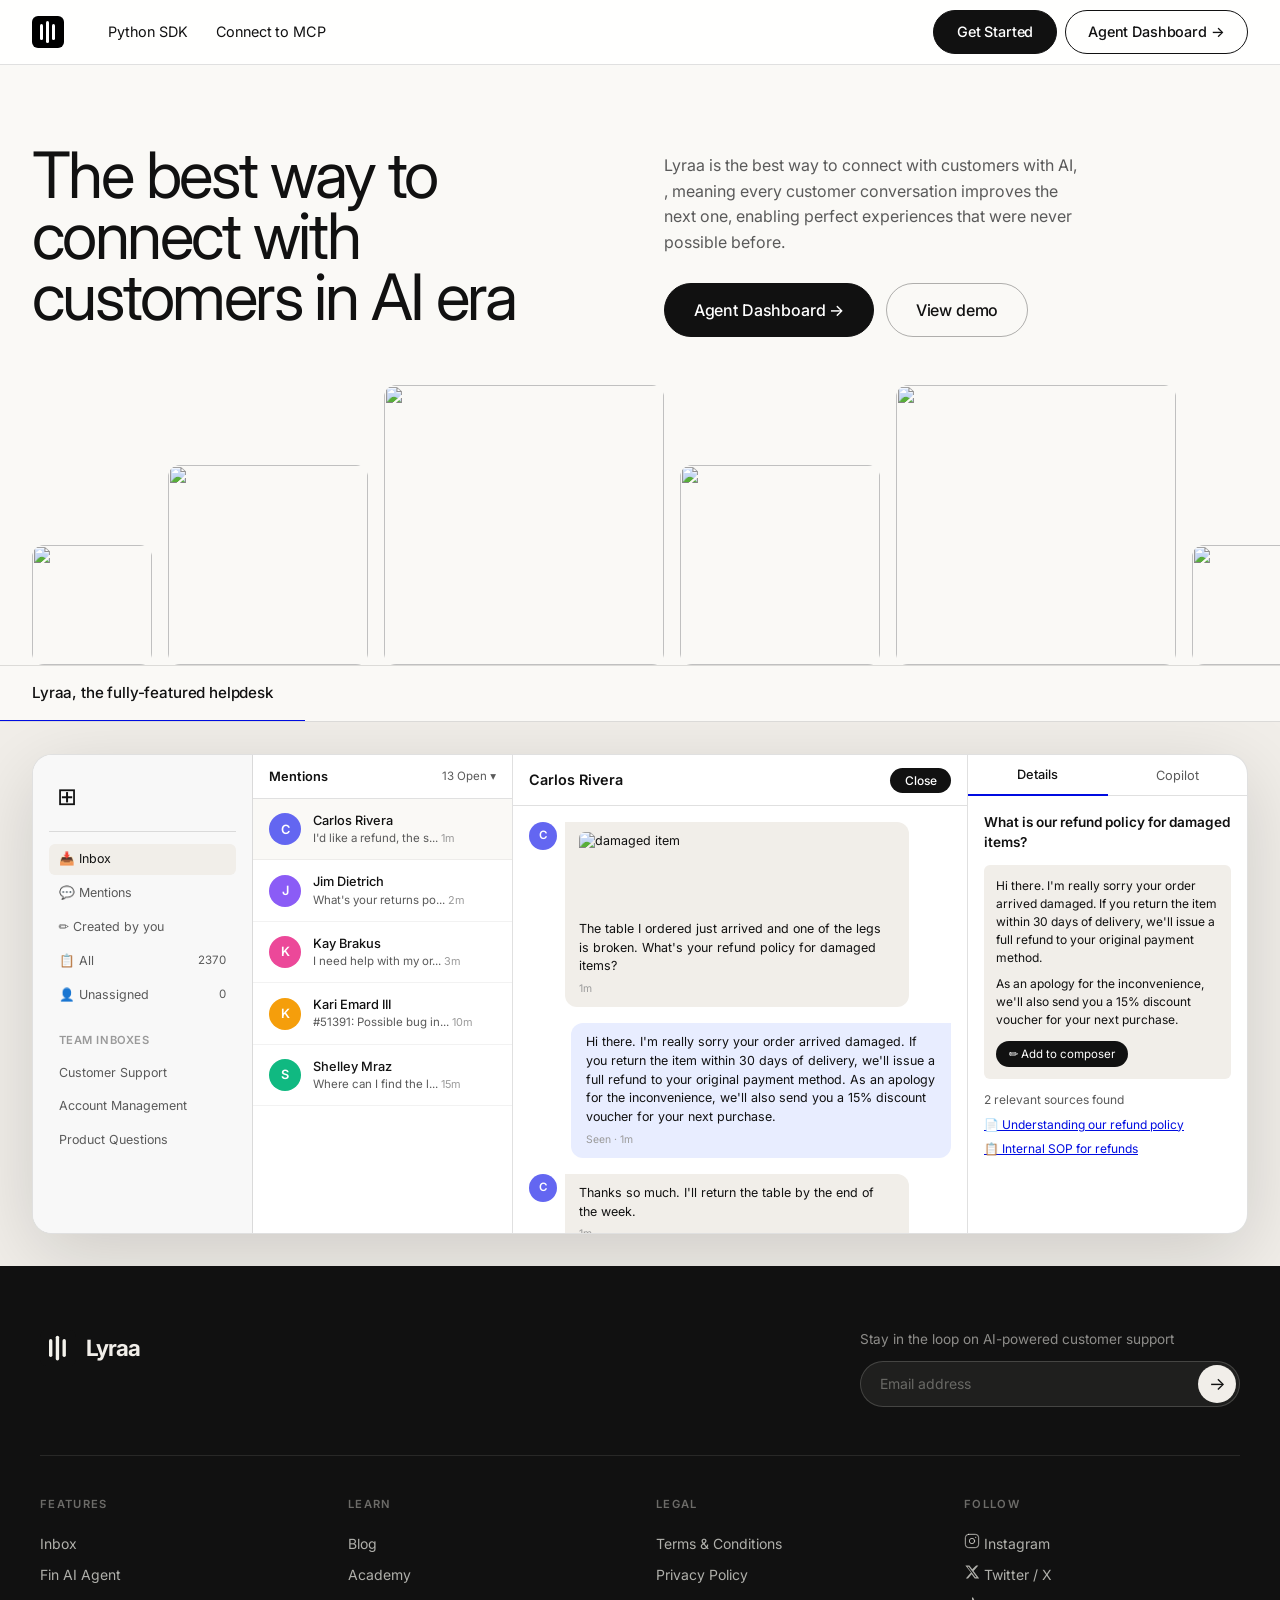
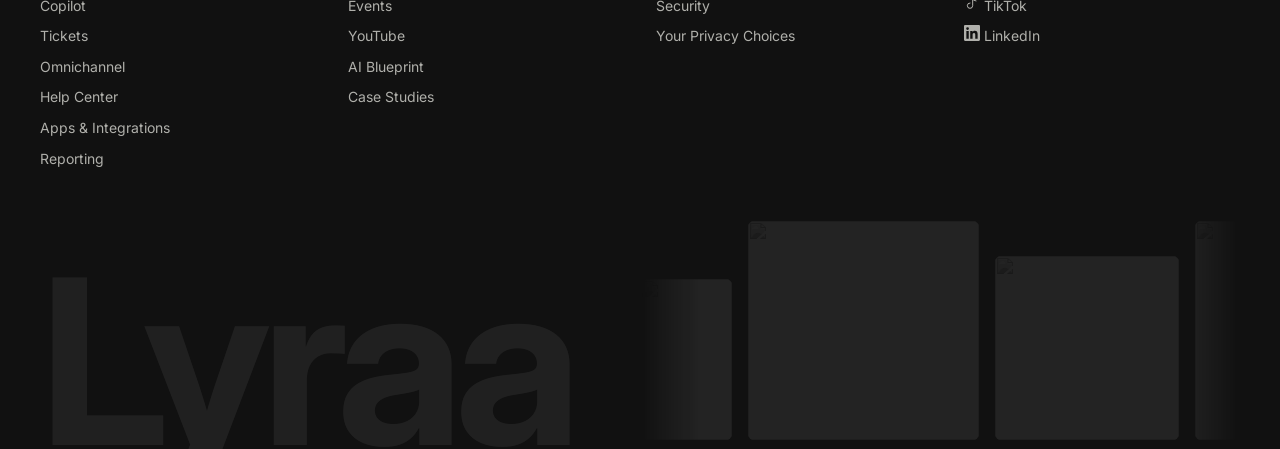
==== commit a1dae5f2: "creating docs page" ====
--- a/Front_end/index.html
+++ b/Front_end/index.html
@@ -32,13 +32,12 @@
             <a href="#" class="nav-link">Python SDK</a>
           </li>
           <li class="nav-item">
-            <a href="#" class="nav-link">Connect to SDK</a>
+            <a href="docs.html" class="nav-link">Connect to MCP</a>
           </li>
         </ul>
       </div>
       <div class="nav-right">
-        <a href="#" class="nav-link">View demo</a>
-        <a href="#" class="btn btn-dark">Start free trial</a>
+        <a href="docs.html" class="btn btn-dark">Get Started</a>
         <a href="dashboard.html" class="btn btn-outline-dark">Agent Dashboard →</a>
       </div>
       <button class="hamburger" id="hamburger" aria-label="Open menu">
@@ -51,7 +50,7 @@
   <div class="mobile-menu" id="mobile-menu">
     <ul>
       <li><a href="#">Python SDK</a></li>
-      <li><a href="#">Connect to SDK</a></li>
+      <li><a href="docs.html">Connect to MCP</a></li>
     </ul>
     <div class="mobile-menu-ctas">
       <a href="#" class="btn btn-dark w-full">Start free trial</a>
--- a/Front_end/index.css
+++ b/Front_end/index.css
@@ -1,4 +1,6 @@
-
+/* ============================================
+   INTERCOM CLONE - MAIN STYLESHEET
+   ============================================ */
 
 /* --- CUSTOM PROPERTIES & DESIGN SYSTEM --- */
 :root {
@@ -18,7 +20,7 @@
   --color-green: #00da00;
   --color-gray-text: #5a5a5a;
   --color-gray-light: #9a9a9a;
-  --color-border: rgba(0,0,0,0.12);
+  --color-border: rgba(0, 0, 0, 0.12);
 
   /* Typography */
   --font-sans: 'Inter', ui-sans-serif, system-ui, sans-serif;
@@ -51,7 +53,13 @@
 }
 
 /* --- GLOBAL RESET & BASE --- */
-*, *::before, *::after { box-sizing: border-box; margin: 0; padding: 0; }
+*,
+*::before,
+*::after {
+  box-sizing: border-box;
+  margin: 0;
+  padding: 0;
+}
 
 html {
   scroll-behavior: smooth;
@@ -67,18 +75,58 @@
   overflow-x: hidden;
 }
 
-a { color: inherit; text-decoration: none; }
-ul { list-style: none; }
-img { max-width: 100%; height: auto; display: block; object-fit: cover; }
-button { cursor: pointer; font-family: var(--font-sans); border: none; background: none; }
-input { font-family: var(--font-sans); }
+a {
+  color: inherit;
+  text-decoration: none;
+}
+
+ul {
+  list-style: none;
+}
+
+img {
+  max-width: 100%;
+  height: auto;
+  display: block;
+  object-fit: cover;
+}
+
+button {
+  cursor: pointer;
+  font-family: var(--font-sans);
+  border: none;
+  background: none;
+}
+
+input {
+  font-family: var(--font-sans);
+}
 
 /* --- UTILITY CLASSES --- */
-.text-muted { color: var(--color-gray-text); }
-.link-blue { color: var(--color-blue); text-decoration: underline; text-underline-offset: 2px; }
-.link-blue:hover { opacity: 0.8; }
-.text-link { color: var(--color-off-black); text-decoration: underline; text-underline-offset: 3px; font-size: 0.9rem; }
-.w-full { width: 100%; }
+.text-muted {
+  color: var(--color-gray-text);
+}
+
+.link-blue {
+  color: var(--color-blue);
+  text-decoration: underline;
+  text-underline-offset: 2px;
+}
+
+.link-blue:hover {
+  opacity: 0.8;
+}
+
+.text-link {
+  color: var(--color-off-black);
+  text-decoration: underline;
+  text-underline-offset: 3px;
+  font-size: 0.9rem;
+}
+
+.w-full {
+  width: 100%;
+}
 
 /* --- BUTTONS --- */
 .btn {
@@ -98,29 +146,38 @@
   text-decoration: none;
 }
 
-.btn-lg { padding: 0.85rem 1.8rem; font-size: 1rem; }
-.btn-xl { padding: 1.1rem 2.4rem; font-size: 1.1rem; }
+.btn-lg {
+  padding: 0.85rem 1.8rem;
+  font-size: 1rem;
+}
+
+.btn-xl {
+  padding: 1.1rem 2.4rem;
+  font-size: 1.1rem;
+}
 
 .btn-dark {
   background: var(--color-off-black);
   color: #fff;
   border-color: var(--color-off-black);
 }
+
 .btn-dark:hover {
   background: #333;
   border-color: #333;
   transform: translateY(-1px);
-  box-shadow: 0 4px 16px rgba(0,0,0,0.18);
+  box-shadow: 0 4px 16px rgba(0, 0, 0, 0.18);
 }
 
 .btn-outline {
   background: transparent;
   color: var(--color-off-black);
-  border-color: rgba(0,0,0,0.3);
-}
+  border-color: rgba(0, 0, 0, 0.3);
+}
+
 .btn-outline:hover {
-  background: rgba(0,0,0,0.05);
-  border-color: rgba(0,0,0,0.5);
+  background: rgba(0, 0, 0, 0.05);
+  border-color: rgba(0, 0, 0, 0.5);
   transform: translateY(-1px);
 }
 
@@ -129,6 +186,7 @@
   color: var(--color-off-black);
   border-color: var(--color-off-black);
 }
+
 .btn-outline-dark:hover {
   background: var(--color-off-black);
   color: #fff;
@@ -151,9 +209,18 @@
   z-index: 1001;
 }
 
-.announcement-bar p { text-align: center; }
-.announcement-bar a { text-decoration: underline; font-weight: 500; }
-.announcement-bar a:hover { opacity: 0.7; }
+.announcement-bar p {
+  text-align: center;
+}
+
+.announcement-bar a {
+  text-decoration: underline;
+  font-weight: 500;
+}
+
+.announcement-bar a:hover {
+  opacity: 0.7;
+}
 
 .announcement-close {
   position: absolute;
@@ -169,7 +236,10 @@
   padding: 0.25rem;
   transition: color var(--transition-fast);
 }
-.announcement-close:hover { color: var(--color-off-black); }
+
+.announcement-close:hover {
+  color: var(--color-off-black);
+}
 
 /* ============================================
    NAVIGATION
@@ -180,7 +250,7 @@
   left: 0;
   right: 0;
   z-index: 1000;
-  background: rgba(255,255,255,0.95);
+  background: rgba(255, 255, 255, 0.95);
   backdrop-filter: blur(20px);
   -webkit-backdrop-filter: blur(20px);
   border-bottom: 1px solid var(--color-border);
@@ -188,7 +258,7 @@
 }
 
 .nav.scrolled {
-  box-shadow: 0 2px 20px rgba(0,0,0,0.08);
+  box-shadow: 0 2px 20px rgba(0, 0, 0, 0.08);
 }
 
 .nav-inner {
@@ -208,8 +278,26 @@
   gap: 2rem;
 }
 
-.nav-logo { display: flex; align-items: center; }
-.logo-icon { width: 32px; height: 32px; flex-shrink: 0; }
+.nav-logo {
+  display: flex;
+  align-items: center;
+  gap: 0.5rem;
+}
+
+.logo-icon {
+  width: 32px;
+  height: 32px;
+  flex-shrink: 0;
+}
+
+.nav-brand {
+  font-size: 1.45rem;
+  font-weight: 700;
+  letter-spacing: -0.04em;
+  color: var(--color-off-black);
+  line-height: 1;
+  user-select: none;
+}
 
 .nav-menu {
   display: flex;
@@ -217,7 +305,9 @@
   gap: 0.25rem;
 }
 
-.nav-item { position: relative; }
+.nav-item {
+  position: relative;
+}
 
 .nav-link {
   display: inline-flex;
@@ -235,7 +325,10 @@
   letter-spacing: -0.01em;
   text-decoration: none;
 }
-.nav-link:hover { background: rgba(0,0,0,0.06); }
+
+.nav-link:hover {
+  background: rgba(0, 0, 0, 0.06);
+}
 
 .chevron {
   width: 12px;
@@ -243,7 +336,10 @@
   transition: transform var(--transition-fast);
   flex-shrink: 0;
 }
-.has-dropdown.open .chevron { transform: rotate(180deg); }
+
+.has-dropdown.open .chevron {
+  transform: rotate(180deg);
+}
 
 /* Dropdown */
 .nav-dropdown {
@@ -253,7 +349,7 @@
   background: #fff;
   border-radius: var(--radius-md);
   border: 1px solid var(--color-border);
-  box-shadow: 0 8px 40px rgba(0,0,0,0.12);
+  box-shadow: 0 8px 40px rgba(0, 0, 0, 0.12);
   min-width: 480px;
   padding: 1.5rem;
   opacity: 0;
@@ -277,7 +373,11 @@
   gap: 1.5rem;
 }
 
-.nav-dropdown-col { display: flex; flex-direction: column; gap: 0.25rem; }
+.nav-dropdown-col {
+  display: flex;
+  flex-direction: column;
+  gap: 0.25rem;
+}
 
 .nav-dropdown-label {
   font-size: 0.7rem;
@@ -298,10 +398,27 @@
   transition: background var(--transition-fast);
   font-size: 0.875rem;
 }
-.nav-dropdown-link:hover { background: var(--color-chalk); }
-.nav-dropdown-link strong { display: block; font-weight: 500; }
-.nav-dropdown-link small { display: block; color: var(--color-gray-text); font-size: 0.8rem; margin-top: 0.1rem; }
-.nav-dropdown-icon { font-size: 1.1rem; flex-shrink: 0; }
+
+.nav-dropdown-link:hover {
+  background: var(--color-chalk);
+}
+
+.nav-dropdown-link strong {
+  display: block;
+  font-weight: 500;
+}
+
+.nav-dropdown-link small {
+  display: block;
+  color: var(--color-gray-text);
+  font-size: 0.8rem;
+  margin-top: 0.1rem;
+}
+
+.nav-dropdown-icon {
+  font-size: 1.1rem;
+  flex-shrink: 0;
+}
 
 .nav-right {
   display: flex;
@@ -319,6 +436,7 @@
   background: none;
   cursor: pointer;
 }
+
 .hamburger span {
   display: block;
   width: 22px;
@@ -343,8 +461,17 @@
   gap: 1rem;
   overflow-y: auto;
 }
-.mobile-menu.open { display: flex; }
-.mobile-menu ul { display: flex; flex-direction: column; gap: 0.25rem; }
+
+.mobile-menu.open {
+  display: flex;
+}
+
+.mobile-menu ul {
+  display: flex;
+  flex-direction: column;
+  gap: 0.25rem;
+}
+
 .mobile-menu a {
   display: block;
   padding: 0.875rem 0;
@@ -352,6 +479,7 @@
   border-bottom: 1px solid var(--color-border);
   font-weight: 400;
 }
+
 .mobile-menu-ctas {
   display: flex;
   flex-direction: column;
@@ -427,8 +555,13 @@
 }
 
 @keyframes gallery-scroll {
-  0% { transform: translateX(0); }
-  100% { transform: translateX(-50%); }
+  0% {
+    transform: translateX(0);
+  }
+
+  100% {
+    transform: translateX(-50%);
+  }
 }
 
 .gallery-img {
@@ -436,10 +569,27 @@
   border-radius: var(--radius-md);
   overflow: hidden;
 }
-.gallery-img--sm { width: 120px; height: 120px; }
-.gallery-img--md { width: 200px; height: 200px; }
-.gallery-img--lg { width: 280px; height: 280px; }
-.gallery-img img { width: 100%; height: 100%; object-fit: cover; }
+
+.gallery-img--sm {
+  width: 120px;
+  height: 120px;
+}
+
+.gallery-img--md {
+  width: 200px;
+  height: 200px;
+}
+
+.gallery-img--lg {
+  width: 280px;
+  height: 280px;
+}
+
+.gallery-img img {
+  width: 100%;
+  height: 100%;
+  object-fit: cover;
+}
 
 /* ============================================
    PRODUCT TABS SECTION
@@ -456,11 +606,14 @@
   scrollbar-width: none;
   position: sticky;
   top: var(--nav-height);
-  background: rgba(250,249,246,0.95);
+  background: rgba(250, 249, 246, 0.95);
   backdrop-filter: blur(20px);
   z-index: 50;
 }
-.tabs-header::-webkit-scrollbar { display: none; }
+
+.tabs-header::-webkit-scrollbar {
+  display: none;
+}
 
 .tab-btn {
   flex-shrink: 0;
@@ -476,17 +629,28 @@
   transition: all var(--transition-base);
   letter-spacing: -0.01em;
 }
-.tab-btn:hover { color: var(--color-off-black); }
+
+.tab-btn:hover {
+  color: var(--color-off-black);
+}
+
 .tab-btn--active {
   color: var(--color-off-black);
   border-bottom-color: var(--color-blue);
   font-weight: 500;
 }
 
-.tabs-body { background: var(--color-chalk); }
-
-.tab-panel { display: none; }
-.tab-panel--active { display: block; }
+.tabs-body {
+  background: var(--color-chalk);
+}
+
+.tab-panel {
+  display: none;
+}
+
+.tab-panel--active {
+  display: block;
+}
 
 .tab-mockup-wrap {
   max-width: var(--max-width);
@@ -501,7 +665,7 @@
   height: 480px;
   border-radius: var(--radius-lg);
   overflow: hidden;
-  box-shadow: 0 20px 80px rgba(0,0,0,0.15);
+  box-shadow: 0 20px 80px rgba(0, 0, 0, 0.15);
   background: #fff;
   border: 1px solid var(--color-border);
 }
@@ -514,13 +678,20 @@
   flex-direction: column;
   gap: 0.25rem;
 }
+
 .sidebar-logo {
   font-size: 1.5rem;
   padding: 0.5rem 0.5rem 1rem;
   border-bottom: 1px solid var(--color-border);
   margin-bottom: 0.5rem;
 }
-.sidebar-nav { display: flex; flex-direction: column; gap: 0.15rem; }
+
+.sidebar-nav {
+  display: flex;
+  flex-direction: column;
+  gap: 0.15rem;
+}
+
 .sidebar-link {
   display: block;
   padding: 0.4rem 0.6rem;
@@ -529,8 +700,22 @@
   color: var(--color-gray-text);
   transition: background var(--transition-fast);
 }
-.sidebar-link:hover, .sidebar-link.active { background: var(--color-chalk); color: var(--color-off-black); }
-.sidebar-heading { font-size: 0.7rem; font-weight: 600; text-transform: uppercase; letter-spacing: 0.05em; color: var(--color-gray-light); margin-top: 0.75rem; }
+
+.sidebar-link:hover,
+.sidebar-link.active {
+  background: var(--color-chalk);
+  color: var(--color-off-black);
+}
+
+.sidebar-heading {
+  font-size: 0.7rem;
+  font-weight: 600;
+  text-transform: uppercase;
+  letter-spacing: 0.05em;
+  color: var(--color-gray-light);
+  margin-top: 0.75rem;
+}
+
 .count {
   float: right;
   font-size: 0.72rem;
@@ -543,6 +728,7 @@
   flex-direction: column;
   overflow: hidden;
 }
+
 .app-list-header {
   display: flex;
   justify-content: space-between;
@@ -553,18 +739,31 @@
   border-bottom: 1px solid var(--color-border);
   background: #fff;
 }
-.count-badge { font-size: 0.72rem; color: var(--color-gray-text); font-weight: 400; }
+
+.count-badge {
+  font-size: 0.72rem;
+  color: var(--color-gray-text);
+  font-weight: 400;
+}
+
 .conversation-item {
   display: flex;
   align-items: center;
   gap: 0.75rem;
   padding: 0.75rem 1rem;
-  border-bottom: 1px solid rgba(0,0,0,0.05);
+  border-bottom: 1px solid rgba(0, 0, 0, 0.05);
   cursor: pointer;
   transition: background var(--transition-fast);
 }
-.conversation-item:hover { background: var(--color-chalk); }
-.active-conv { background: var(--color-off-white); }
+
+.conversation-item:hover {
+  background: var(--color-chalk);
+}
+
+.active-conv {
+  background: var(--color-off-white);
+}
+
 .conv-avatar {
   width: 32px;
   height: 32px;
@@ -577,16 +776,35 @@
   color: #fff;
   flex-shrink: 0;
 }
-.conv-body { min-width: 0; }
-.conv-name { font-size: 0.8rem; font-weight: 500; }
-.conv-preview { font-size: 0.72rem; color: var(--color-gray-text); white-space: nowrap; overflow: hidden; text-overflow: ellipsis; }
-.conv-time { color: var(--color-gray-light); font-size: 0.68rem; }
+
+.conv-body {
+  min-width: 0;
+}
+
+.conv-name {
+  font-size: 0.8rem;
+  font-weight: 500;
+}
+
+.conv-preview {
+  font-size: 0.72rem;
+  color: var(--color-gray-text);
+  white-space: nowrap;
+  overflow: hidden;
+  text-overflow: ellipsis;
+}
+
+.conv-time {
+  color: var(--color-gray-light);
+  font-size: 0.68rem;
+}
 
 .app-main {
   display: flex;
   flex-direction: column;
   overflow: hidden;
 }
+
 .app-main-header {
   display: flex;
   justify-content: space-between;
@@ -594,7 +812,12 @@
   padding: 0.75rem 1rem;
   border-bottom: 1px solid var(--color-border);
 }
-.conv-name-big { font-size: 0.9rem; font-weight: 600; }
+
+.conv-name-big {
+  font-size: 0.9rem;
+  font-weight: 600;
+}
+
 .close-btn {
   padding: 0.3rem 0.9rem;
   border-radius: var(--radius-full);
@@ -613,18 +836,63 @@
   gap: 1rem;
   scrollbar-width: thin;
 }
-.message-customer, .message-agent {
+
+.message-customer,
+.message-agent {
   display: flex;
   gap: 0.5rem;
   max-width: 90%;
 }
-.message-agent { flex-direction: row-reverse; margin-left: auto; }
-.msg-avatar { width: 28px; height: 28px; border-radius: 50%; display: flex; align-items: center; justify-content: center; font-size: 0.72rem; font-weight: 600; color: #fff; flex-shrink: 0; }
-.msg-bubble { border-radius: var(--radius-md); padding: 0.65rem 0.9rem; font-size: 0.78rem; line-height: 1.5; position: relative; }
-.msg-bubble--customer { background: var(--color-chalk); border-radius: 0 var(--radius-md) var(--radius-md) var(--radius-md); }
-.msg-bubble--agent { background: #e8edff; border-radius: var(--radius-md) 0 var(--radius-md) var(--radius-md); }
-.msg-time { display: block; font-size: 0.65rem; color: var(--color-gray-light); margin-top: 0.3rem; }
-.msg-img { width: 120px; height: 80px; border-radius: var(--radius-sm); margin-bottom: 0.5rem; }
+
+.message-agent {
+  flex-direction: row-reverse;
+  margin-left: auto;
+}
+
+.msg-avatar {
+  width: 28px;
+  height: 28px;
+  border-radius: 50%;
+  display: flex;
+  align-items: center;
+  justify-content: center;
+  font-size: 0.72rem;
+  font-weight: 600;
+  color: #fff;
+  flex-shrink: 0;
+}
+
+.msg-bubble {
+  border-radius: var(--radius-md);
+  padding: 0.65rem 0.9rem;
+  font-size: 0.78rem;
+  line-height: 1.5;
+  position: relative;
+}
+
+.msg-bubble--customer {
+  background: var(--color-chalk);
+  border-radius: 0 var(--radius-md) var(--radius-md) var(--radius-md);
+}
+
+.msg-bubble--agent {
+  background: #e8edff;
+  border-radius: var(--radius-md) 0 var(--radius-md) var(--radius-md);
+}
+
+.msg-time {
+  display: block;
+  font-size: 0.65rem;
+  color: var(--color-gray-light);
+  margin-top: 0.3rem;
+}
+
+.msg-img {
+  width: 120px;
+  height: 80px;
+  border-radius: var(--radius-sm);
+  margin-bottom: 0.5rem;
+}
 
 .app-sidebar-right {
   border-left: 1px solid var(--color-border);
@@ -632,10 +900,12 @@
   flex-direction: column;
   overflow: hidden;
 }
+
 .sidebar-right-tabs {
   display: flex;
   border-bottom: 1px solid var(--color-border);
 }
+
 .sr-tab {
   flex: 1;
   padding: 0.75rem;
@@ -648,14 +918,66 @@
   background: none;
   margin-bottom: -1px;
 }
-.sr-tab.active { color: var(--color-off-black); border-bottom: 2px solid var(--color-blue); font-weight: 500; }
-.copilot-query { padding: 1rem; display: flex; flex-direction: column; gap: 0.75rem; overflow-y: auto; }
-.copilot-q { font-size: 0.85rem; font-weight: 600; color: var(--color-off-black); }
-.copilot-answer { background: var(--color-chalk); border-radius: var(--radius-sm); padding: 0.75rem; font-size: 0.75rem; line-height: 1.5; display: flex; flex-direction: column; gap: 0.5rem; }
-.add-to-composer-btn { align-self: flex-start; background: var(--color-off-black); color: #fff; border-radius: var(--radius-full); padding: 0.4rem 0.8rem; font-size: 0.72rem; margin-top: 0.25rem; border: none; cursor: pointer; }
-.sources { display: flex; flex-direction: column; gap: 0.4rem; }
-.sources p { font-size: 0.75rem; color: var(--color-gray-text); }
-.source-item { font-size: 0.75rem; color: var(--color-blue); text-decoration: underline; }
+
+.sr-tab.active {
+  color: var(--color-off-black);
+  border-bottom: 2px solid var(--color-blue);
+  font-weight: 500;
+}
+
+.copilot-query {
+  padding: 1rem;
+  display: flex;
+  flex-direction: column;
+  gap: 0.75rem;
+  overflow-y: auto;
+}
+
+.copilot-q {
+  font-size: 0.85rem;
+  font-weight: 600;
+  color: var(--color-off-black);
+}
+
+.copilot-answer {
+  background: var(--color-chalk);
+  border-radius: var(--radius-sm);
+  padding: 0.75rem;
+  font-size: 0.75rem;
+  line-height: 1.5;
+  display: flex;
+  flex-direction: column;
+  gap: 0.5rem;
+}
+
+.add-to-composer-btn {
+  align-self: flex-start;
+  background: var(--color-off-black);
+  color: #fff;
+  border-radius: var(--radius-full);
+  padding: 0.4rem 0.8rem;
+  font-size: 0.72rem;
+  margin-top: 0.25rem;
+  border: none;
+  cursor: pointer;
+}
+
+.sources {
+  display: flex;
+  flex-direction: column;
+  gap: 0.4rem;
+}
+
+.sources p {
+  font-size: 0.75rem;
+  color: var(--color-gray-text);
+}
+
+.source-item {
+  font-size: 0.75rem;
+  color: var(--color-blue);
+  text-decoration: underline;
+}
 
 .tab-content-simple {
   max-width: var(--max-width);
@@ -663,13 +985,20 @@
   padding: 5rem 2rem;
   text-align: center;
 }
+
 .tab-content-simple h2 {
   font-size: clamp(1.8rem, 3vw, 3rem);
   font-weight: 400;
   margin-bottom: 1rem;
   letter-spacing: -0.03em;
 }
-.tab-content-simple p { font-size: 1.1rem; color: var(--color-gray-text); max-width: 55ch; margin: 0 auto; }
+
+.tab-content-simple p {
+  font-size: 1.1rem;
+  color: var(--color-gray-text);
+  max-width: 55ch;
+  margin: 0 auto;
+}
 
 /* ============================================
    SPLIT SECTION (AI + Human Agents)
@@ -705,14 +1034,23 @@
   max-width: 50ch;
 }
 
-.split-ctas { display: flex; gap: 0.75rem; flex-wrap: wrap; }
+.split-ctas {
+  display: flex;
+  gap: 0.75rem;
+  flex-wrap: wrap;
+}
 
 .deco-butterfly {
   display: flex;
   justify-content: center;
   align-items: center;
 }
-.deco-svg { width: 260px; height: 260px; opacity: 0.75; }
+
+.deco-svg {
+  width: 260px;
+  height: 260px;
+  opacity: 0.75;
+}
 
 /* ============================================
    FEATURE SECTIONS
@@ -733,8 +1071,13 @@
   align-items: center;
 }
 
-.feature-inner--left .feature-text { order: 1; }
-.feature-inner--left .feature-image { order: 2; }
+.feature-inner--left .feature-text {
+  order: 1;
+}
+
+.feature-inner--left .feature-image {
+  order: 2;
+}
 
 .feature-label {
   display: inline-block;
@@ -766,7 +1109,7 @@
   background: #fff;
   border-radius: var(--radius-md);
   border: 1px solid var(--color-border);
-  box-shadow: 0 16px 60px rgba(0,0,0,0.12);
+  box-shadow: 0 16px 60px rgba(0, 0, 0, 0.12);
   overflow: hidden;
 }
 
@@ -778,30 +1121,126 @@
   background: #f5f5f5;
   border-bottom: 1px solid var(--color-border);
 }
-.dot { width: 10px; height: 10px; border-radius: 50%; flex-shrink: 0; }
-.dot.red { background: #ff5f56; }
-.dot.yellow { background: #ffbd2e; }
-.dot.green { background: #27c93f; }
+
+.dot {
+  width: 10px;
+  height: 10px;
+  border-radius: 50%;
+  flex-shrink: 0;
+}
+
+.dot.red {
+  background: #ff5f56;
+}
+
+.dot.yellow {
+  background: #ffbd2e;
+}
+
+.dot.green {
+  background: #27c93f;
+}
 
 .workspace-preview {
   display: grid;
   grid-template-columns: 150px 1fr 200px;
   height: 300px;
 }
-.ws-sidebar { background: #f8f8f8; border-right: 1px solid var(--color-border); padding: 0.75rem; display: flex; flex-direction: column; gap: 0.4rem; }
-.ws-list-item { font-size: 0.75rem; padding: 0.4rem 0.5rem; border-radius: 4px; cursor: pointer; }
-.ws-list-item:hover { background: var(--color-chalk); }
-.ws-chat { padding: 1rem; display: flex; flex-direction: column; gap: 0.75rem; border-right: 1px solid var(--color-border); }
-.ws-msg { padding: 0.6rem 0.8rem; border-radius: var(--radius-sm); font-size: 0.75rem; line-height: 1.4; max-width: 85%; }
-.ws-msg.agent { background: var(--color-chalk); }
-.ws-msg.customer { background: #e8edff; margin-left: auto; }
-.ws-copilot { padding: 0.75rem; display: flex; align-items: flex-start; }
-.fin-widget { background: #fff; border-radius: var(--radius-md); padding: 0.75rem; box-shadow: 0 4px 20px rgba(0,0,0,0.12); border: 1px solid var(--color-border); }
-.fin-widget-header { display: flex; gap: 0.5rem; align-items: flex-start; font-size: 0.75rem; }
-.fin-icon { width: 28px; height: 28px; background: var(--color-off-black); border-radius: 6px; display: flex; align-items: center; justify-content: center; color: #fff; font-size: 0.9rem; flex-shrink: 0; }
-.fin-widget-header strong { display: block; font-size: 0.8rem; }
-.fin-widget-header p { font-size: 0.72rem; color: var(--color-gray-text); margin: 0.2rem 0; }
-.fin-widget-header small { font-size: 0.68rem; color: var(--color-gray-light); }
+
+.ws-sidebar {
+  background: #f8f8f8;
+  border-right: 1px solid var(--color-border);
+  padding: 0.75rem;
+  display: flex;
+  flex-direction: column;
+  gap: 0.4rem;
+}
+
+.ws-list-item {
+  font-size: 0.75rem;
+  padding: 0.4rem 0.5rem;
+  border-radius: 4px;
+  cursor: pointer;
+}
+
+.ws-list-item:hover {
+  background: var(--color-chalk);
+}
+
+.ws-chat {
+  padding: 1rem;
+  display: flex;
+  flex-direction: column;
+  gap: 0.75rem;
+  border-right: 1px solid var(--color-border);
+}
+
+.ws-msg {
+  padding: 0.6rem 0.8rem;
+  border-radius: var(--radius-sm);
+  font-size: 0.75rem;
+  line-height: 1.4;
+  max-width: 85%;
+}
+
+.ws-msg.agent {
+  background: var(--color-chalk);
+}
+
+.ws-msg.customer {
+  background: #e8edff;
+  margin-left: auto;
+}
+
+.ws-copilot {
+  padding: 0.75rem;
+  display: flex;
+  align-items: flex-start;
+}
+
+.fin-widget {
+  background: #fff;
+  border-radius: var(--radius-md);
+  padding: 0.75rem;
+  box-shadow: 0 4px 20px rgba(0, 0, 0, 0.12);
+  border: 1px solid var(--color-border);
+}
+
+.fin-widget-header {
+  display: flex;
+  gap: 0.5rem;
+  align-items: flex-start;
+  font-size: 0.75rem;
+}
+
+.fin-icon {
+  width: 28px;
+  height: 28px;
+  background: var(--color-off-black);
+  border-radius: 6px;
+  display: flex;
+  align-items: center;
+  justify-content: center;
+  color: #fff;
+  font-size: 0.9rem;
+  flex-shrink: 0;
+}
+
+.fin-widget-header strong {
+  display: block;
+  font-size: 0.8rem;
+}
+
+.fin-widget-header p {
+  font-size: 0.72rem;
+  color: var(--color-gray-text);
+  margin: 0.2rem 0;
+}
+
+.fin-widget-header small {
+  font-size: 0.68rem;
+  color: var(--color-gray-light);
+}
 
 /* ============================================
    TWO-COL SECTION
@@ -842,30 +1281,121 @@
   margin: 0 auto;
   padding: 0 2rem 3rem;
 }
-.insights-frame { }
+
+.insights-frame {}
+
 .insights-preview {
   display: grid;
   grid-template-columns: 1fr 1.5fr;
   height: 320px;
 }
-.insights-left { padding: 1.25rem; border-right: 1px solid var(--color-border); display: flex; flex-direction: column; gap: 1rem; }
-.insight-stat { display: flex; align-items: baseline; gap: 0.5rem; flex-wrap: wrap; }
-.stat-label { font-size: 0.65rem; text-transform: uppercase; letter-spacing: 0.05em; color: var(--color-gray-light); flex-basis: 100%; }
-.stat-value { font-size: 1.4rem; font-weight: 600; letter-spacing: -0.02em; }
-.stat-trend { font-size: 0.72rem; font-weight: 500; }
-.stat-trend.up { color: #10b981; }
-.stat-trend.down { color: #ef4444; }
-.insight-chart { display: flex; align-items: flex-end; gap: 4px; height: 60px; padding: 0 0.25rem; }
-.chart-bar { flex: 1; background: var(--color-blue); border-radius: 2px 2px 0 0; opacity: 0.6; transition: opacity var(--transition-fast); }
-.chart-bar:hover { opacity: 1; }
-
-.insights-right { padding: 1.25rem; }
-.rec-panel { display: flex; flex-direction: column; gap: 0.75rem; }
-.rec-header { display: flex; align-items: center; gap: 0.5rem; font-size: 0.85rem; font-weight: 600; }
-.rec-subhead { font-size: 0.75rem; color: var(--color-gray-text); }
-.rec-bar { height: 6px; background: var(--color-canvas); border-radius: 3px; overflow: hidden; }
-.rec-fill { display: block; height: 100%; background: linear-gradient(90deg, var(--color-blue), var(--color-orange)); border-radius: 3px; }
-.rec-item { font-size: 0.78rem; padding: 0.5rem 0.75rem; background: var(--color-chalk); border-radius: var(--radius-sm); color: var(--color-off-black); }
+
+.insights-left {
+  padding: 1.25rem;
+  border-right: 1px solid var(--color-border);
+  display: flex;
+  flex-direction: column;
+  gap: 1rem;
+}
+
+.insight-stat {
+  display: flex;
+  align-items: baseline;
+  gap: 0.5rem;
+  flex-wrap: wrap;
+}
+
+.stat-label {
+  font-size: 0.65rem;
+  text-transform: uppercase;
+  letter-spacing: 0.05em;
+  color: var(--color-gray-light);
+  flex-basis: 100%;
+}
+
+.stat-value {
+  font-size: 1.4rem;
+  font-weight: 600;
+  letter-spacing: -0.02em;
+}
+
+.stat-trend {
+  font-size: 0.72rem;
+  font-weight: 500;
+}
+
+.stat-trend.up {
+  color: #10b981;
+}
+
+.stat-trend.down {
+  color: #ef4444;
+}
+
+.insight-chart {
+  display: flex;
+  align-items: flex-end;
+  gap: 4px;
+  height: 60px;
+  padding: 0 0.25rem;
+}
+
+.chart-bar {
+  flex: 1;
+  background: var(--color-blue);
+  border-radius: 2px 2px 0 0;
+  opacity: 0.6;
+  transition: opacity var(--transition-fast);
+}
+
+.chart-bar:hover {
+  opacity: 1;
+}
+
+.insights-right {
+  padding: 1.25rem;
+}
+
+.rec-panel {
+  display: flex;
+  flex-direction: column;
+  gap: 0.75rem;
+}
+
+.rec-header {
+  display: flex;
+  align-items: center;
+  gap: 0.5rem;
+  font-size: 0.85rem;
+  font-weight: 600;
+}
+
+.rec-subhead {
+  font-size: 0.75rem;
+  color: var(--color-gray-text);
+}
+
+.rec-bar {
+  height: 6px;
+  background: var(--color-canvas);
+  border-radius: 3px;
+  overflow: hidden;
+}
+
+.rec-fill {
+  display: block;
+  height: 100%;
+  background: linear-gradient(90deg, var(--color-blue), var(--color-orange));
+  border-radius: 3px;
+}
+
+.rec-item {
+  font-size: 0.78rem;
+  padding: 0.5rem 0.75rem;
+  background: var(--color-chalk);
+  border-radius: var(--radius-sm);
+  color: var(--color-off-black);
+}
 
 /* ============================================
    FULLWIDTH SECTION (Fully-featured helpdesk)
@@ -902,10 +1432,21 @@
   max-width: 50ch;
 }
 
-.fullwidth-ctas { display: flex; gap: 0.75rem; flex-wrap: wrap; }
-
-.deco-jetski { display: flex; justify-content: center; }
-.deco-jetski svg { width: 320px; height: 260px; }
+.fullwidth-ctas {
+  display: flex;
+  gap: 0.75rem;
+  flex-wrap: wrap;
+}
+
+.deco-jetski {
+  display: flex;
+  justify-content: center;
+}
+
+.deco-jetski svg {
+  width: 320px;
+  height: 260px;
+}
 
 /* ============================================
    FEATURES GRID SECTION
@@ -943,16 +1484,32 @@
   gap: 1.25rem;
   transition: transform var(--transition-base);
 }
-.feature-card:hover { transform: translateY(-2px); }
-.feature-card--wide { grid-column: span 1; }
+
+.feature-card:hover {
+  transform: translateY(-2px);
+}
+
+.feature-card--wide {
+  grid-column: span 1;
+}
 
 .feature-card h3 {
   font-size: 1.35rem;
   font-weight: 500;
   letter-spacing: -0.03em;
 }
-.feature-card p { font-size: 0.9rem; color: var(--color-gray-text); line-height: 1.6; }
-.feature-card-text { display: flex; flex-direction: column; gap: 0.5rem; }
+
+.feature-card p {
+  font-size: 0.9rem;
+  color: var(--color-gray-text);
+  line-height: 1.6;
+}
+
+.feature-card-text {
+  display: flex;
+  flex-direction: column;
+  gap: 0.5rem;
+}
 
 /* Copilot card visual */
 .copilot-card {
@@ -963,10 +1520,26 @@
   padding: 1rem;
   border: 1px solid var(--color-border);
 }
-.copilot-icon { font-size: 1.5rem; }
-.copilot-text { flex: 1; }
-.copilot-text strong { display: block; font-size: 0.85rem; margin-bottom: 0.3rem; }
-.copilot-text p { font-size: 0.8rem; color: var(--color-gray-text); }
+
+.copilot-icon {
+  font-size: 1.5rem;
+}
+
+.copilot-text {
+  flex: 1;
+}
+
+.copilot-text strong {
+  display: block;
+  font-size: 0.85rem;
+  margin-bottom: 0.3rem;
+}
+
+.copilot-text p {
+  font-size: 0.8rem;
+  color: var(--color-gray-text);
+}
+
 .copilot-response {
   margin-top: 0.5rem;
   background: var(--color-chalk);
@@ -978,7 +1551,12 @@
 }
 
 /* Channel badges */
-.feature-card-channels { display: flex; flex-wrap: wrap; gap: 0.5rem; }
+.feature-card-channels {
+  display: flex;
+  flex-wrap: wrap;
+  gap: 0.5rem;
+}
+
 .channel-badge {
   padding: 0.35rem 0.75rem;
   background: #fff;
@@ -989,7 +1567,12 @@
 }
 
 /* Ticket preview */
-.ticket-preview { display: flex; flex-direction: column; gap: 0.5rem; }
+.ticket-preview {
+  display: flex;
+  flex-direction: column;
+  gap: 0.5rem;
+}
+
 .ticket-item {
   display: flex;
   align-items: center;
@@ -1000,6 +1583,7 @@
   font-size: 0.8rem;
   border: 1px solid var(--color-border);
 }
+
 .ticket-tag {
   font-size: 0.65rem;
   font-weight: 600;
@@ -1007,12 +1591,29 @@
   padding: 0.2rem 0.5rem;
   border-radius: var(--radius-full);
 }
-.tag-high { background: #fee2e2; color: #dc2626; }
-.tag-med { background: #fef3c7; color: #d97706; }
-.tag-low { background: #d1fae5; color: #059669; }
+
+.tag-high {
+  background: #fee2e2;
+  color: #dc2626;
+}
+
+.tag-med {
+  background: #fef3c7;
+  color: #d97706;
+}
+
+.tag-low {
+  background: #d1fae5;
+  color: #059669;
+}
 
 /* Help center preview */
-.help-center-preview { display: flex; flex-direction: column; gap: 0.75rem; }
+.help-center-preview {
+  display: flex;
+  flex-direction: column;
+  gap: 0.75rem;
+}
+
 .hc-search {
   background: #fff;
   border: 1px solid var(--color-border);
@@ -1021,16 +1622,25 @@
   font-size: 0.85rem;
   color: var(--color-gray-light);
 }
-.hc-articles { display: flex; flex-direction: column; gap: 0.4rem; }
+
+.hc-articles {
+  display: flex;
+  flex-direction: column;
+  gap: 0.4rem;
+}
+
 .hc-article {
   display: block;
   font-size: 0.83rem;
   color: var(--color-off-black);
   padding: 0.4rem 0;
-  border-bottom: 1px solid rgba(0,0,0,0.06);
+  border-bottom: 1px solid rgba(0, 0, 0, 0.06);
   transition: color var(--transition-fast);
 }
-.hc-article:hover { color: var(--color-blue); }
+
+.hc-article:hover {
+  color: var(--color-blue);
+}
 
 /* ============================================
    LOGOS / SOCIAL PROOF SECTION
@@ -1062,6 +1672,7 @@
   overflow: hidden;
   position: relative;
 }
+
 .logos-track-wrap::before,
 .logos-track-wrap::after {
   content: '';
@@ -1071,8 +1682,16 @@
   width: 100px;
   z-index: 2;
 }
-.logos-track-wrap::before { left: 0; background: linear-gradient(90deg, var(--color-cream), transparent); }
-.logos-track-wrap::after { right: 0; background: linear-gradient(-90deg, var(--color-cream), transparent); }
+
+.logos-track-wrap::before {
+  left: 0;
+  background: linear-gradient(90deg, var(--color-cream), transparent);
+}
+
+.logos-track-wrap::after {
+  right: 0;
+  background: linear-gradient(-90deg, var(--color-cream), transparent);
+}
 
 .logos-track {
   display: flex;
@@ -1083,8 +1702,13 @@
 }
 
 @keyframes logo-scroll {
-  0% { transform: translateX(0); }
-  100% { transform: translateX(-50%); }
+  0% {
+    transform: translateX(0);
+  }
+
+  100% {
+    transform: translateX(-50%);
+  }
 }
 
 .logo-item {
@@ -1095,7 +1719,10 @@
   letter-spacing: -0.02em;
   transition: color var(--transition-fast);
 }
-.logo-item:hover { color: var(--color-off-black); }
+
+.logo-item:hover {
+  color: var(--color-off-black);
+}
 
 /* ============================================
    TESTIMONIALS SECTION
@@ -1135,7 +1762,11 @@
   gap: 1.5rem;
   transition: transform var(--transition-base);
 }
-.testimonial-card:hover { transform: translateY(-3px); box-shadow: 0 8px 40px rgba(0,0,0,0.08); }
+
+.testimonial-card:hover {
+  transform: translateY(-3px);
+  box-shadow: 0 8px 40px rgba(0, 0, 0, 0.08);
+}
 
 .testimonial-quote {
   font-size: 0.95rem;
@@ -1150,6 +1781,7 @@
   align-items: center;
   gap: 0.75rem;
 }
+
 .author-avatar {
   width: 40px;
   height: 40px;
@@ -1162,8 +1794,17 @@
   font-size: 0.9rem;
   flex-shrink: 0;
 }
-.testimonial-author strong { display: block; font-size: 0.875rem; font-weight: 600; }
-.testimonial-author span { font-size: 0.78rem; color: var(--color-gray-text); }
+
+.testimonial-author strong {
+  display: block;
+  font-size: 0.875rem;
+  font-weight: 600;
+}
+
+.testimonial-author span {
+  font-size: 0.78rem;
+  color: var(--color-gray-text);
+}
 
 /* ============================================
    STATS SECTION
@@ -1187,10 +1828,13 @@
   flex-direction: column;
   gap: 0.5rem;
   padding: 2rem;
-  border-right: 1px solid rgba(255,255,255,0.1);
+  border-right: 1px solid rgba(255, 255, 255, 0.1);
   text-align: center;
 }
-.stat-block:last-child { border-right: none; }
+
+.stat-block:last-child {
+  border-right: none;
+}
 
 .stat-big {
   font-size: clamp(2.5rem, 5vw, 4rem);
@@ -1201,7 +1845,7 @@
 
 .stat-desc {
   font-size: 0.85rem;
-  color: rgba(255,255,255,0.5);
+  color: rgba(255, 255, 255, 0.5);
   line-height: 1.4;
 }
 
@@ -1249,7 +1893,12 @@
   border-radius: var(--radius-md);
   border: 1px solid var(--color-border);
 }
-.fin-metric { text-align: center; flex: 1; }
+
+.fin-metric {
+  text-align: center;
+  flex: 1;
+}
+
 .fin-metric strong {
   display: block;
   font-size: 2rem;
@@ -1257,16 +1906,24 @@
   letter-spacing: -0.04em;
   color: var(--color-off-black);
 }
-.fin-metric span { font-size: 0.78rem; color: var(--color-gray-text); }
-
-.fin-ctas { display: flex; gap: 0.75rem; flex-wrap: wrap; }
+
+.fin-metric span {
+  font-size: 0.78rem;
+  color: var(--color-gray-text);
+}
+
+.fin-ctas {
+  display: flex;
+  gap: 0.75rem;
+  flex-wrap: wrap;
+}
 
 /* Chat Demo */
 .chat-window {
   background: #fff;
   border-radius: var(--radius-lg);
   border: 1px solid var(--color-border);
-  box-shadow: 0 20px 80px rgba(0,0,0,0.12);
+  box-shadow: 0 20px 80px rgba(0, 0, 0, 0.12);
   overflow: hidden;
   max-width: 400px;
   margin: 0 auto;
@@ -1282,7 +1939,11 @@
   font-weight: 500;
   font-size: 0.9rem;
 }
-.fin-logo-sm { font-size: 1rem; }
+
+.fin-logo-sm {
+  font-size: 1rem;
+}
+
 .online-dot {
   width: 8px;
   height: 8px;
@@ -1300,8 +1961,16 @@
   background: var(--color-off-white);
 }
 
-.chat-msg { display: flex; gap: 0.6rem; align-items: flex-start; }
-.chat-msg.user { flex-direction: row-reverse; }
+.chat-msg {
+  display: flex;
+  gap: 0.6rem;
+  align-items: flex-start;
+}
+
+.chat-msg.user {
+  flex-direction: row-reverse;
+}
+
 .bot-icon {
   width: 32px;
   height: 32px;
@@ -1314,17 +1983,34 @@
   font-size: 0.85rem;
   flex-shrink: 0;
 }
-.bot-bubble, .user-bubble {
+
+.bot-bubble,
+.user-bubble {
   padding: 0.75rem 1rem;
   border-radius: var(--radius-md);
   font-size: 0.85rem;
   line-height: 1.5;
   max-width: 75%;
 }
-.bot-bubble { background: #fff; border: 1px solid var(--color-border); border-radius: 0 var(--radius-md) var(--radius-md) var(--radius-md); }
-.user-bubble { background: var(--color-blue); color: #fff; border-radius: var(--radius-md) 0 var(--radius-md) var(--radius-md); }
-
-.chat-typing { display: flex; gap: 0.6rem; align-items: center; }
+
+.bot-bubble {
+  background: #fff;
+  border: 1px solid var(--color-border);
+  border-radius: 0 var(--radius-md) var(--radius-md) var(--radius-md);
+}
+
+.user-bubble {
+  background: var(--color-blue);
+  color: #fff;
+  border-radius: var(--radius-md) 0 var(--radius-md) var(--radius-md);
+}
+
+.chat-typing {
+  display: flex;
+  gap: 0.6rem;
+  align-items: center;
+}
+
 .typing-indicator {
   display: flex;
   gap: 4px;
@@ -1334,6 +2020,7 @@
   border: 1px solid var(--color-border);
   border-radius: 0 var(--radius-md) var(--radius-md) var(--radius-md);
 }
+
 .typing-indicator span {
   width: 6px;
   height: 6px;
@@ -1341,12 +2028,26 @@
   background: var(--color-gray-light);
   animation: typing-bounce 1.2s ease infinite;
 }
-.typing-indicator span:nth-child(2) { animation-delay: 0.2s; }
-.typing-indicator span:nth-child(3) { animation-delay: 0.4s; }
+
+.typing-indicator span:nth-child(2) {
+  animation-delay: 0.2s;
+}
+
+.typing-indicator span:nth-child(3) {
+  animation-delay: 0.4s;
+}
 
 @keyframes typing-bounce {
-  0%, 100% { transform: translateY(0); }
-  50% { transform: translateY(-4px); background: var(--color-off-black); }
+
+  0%,
+  100% {
+    transform: translateY(0);
+  }
+
+  50% {
+    transform: translateY(-4px);
+    background: var(--color-off-black);
+  }
 }
 
 .chat-input-bar {
@@ -1357,6 +2058,7 @@
   border-top: 1px solid var(--color-border);
   background: #fff;
 }
+
 .chat-input-bar input {
   flex: 1;
   border: 1px solid var(--color-border);
@@ -1367,6 +2069,7 @@
   background: var(--color-off-white);
   outline: none;
 }
+
 .send-btn {
   width: 32px;
   height: 32px;
@@ -1407,94 +2110,312 @@
   line-height: 1.05;
 }
 
-.cta-body { font-size: 1rem; color: rgba(255,255,255,0.6); max-width: 45ch; line-height: 1.6; }
-
-.cta-buttons { display: flex; gap: 0.75rem; flex-wrap: wrap; justify-content: center; }
+.cta-body {
+  font-size: 1rem;
+  color: rgba(255, 255, 255, 0.6);
+  max-width: 45ch;
+  line-height: 1.6;
+}
+
+.cta-buttons {
+  display: flex;
+  gap: 0.75rem;
+  flex-wrap: wrap;
+  justify-content: center;
+}
 
 .cta-section .btn-dark {
   background: #fff;
   color: var(--color-off-black);
   border-color: #fff;
 }
-.cta-section .btn-dark:hover { background: var(--color-chalk); }
+
+.cta-section .btn-dark:hover {
+  background: var(--color-chalk);
+}
 
 .cta-section .btn-outline {
-  border-color: rgba(255,255,255,0.3);
+  border-color: rgba(255, 255, 255, 0.3);
   color: #fff;
 }
-.cta-section .btn-outline:hover { background: rgba(255,255,255,0.1); border-color: rgba(255,255,255,0.6); }
-
-.cta-note { font-size: 0.8rem; color: rgba(255,255,255,0.4); }
+
+.cta-section .btn-outline:hover {
+  background: rgba(255, 255, 255, 0.1);
+  border-color: rgba(255, 255, 255, 0.6);
+}
+
+.cta-note {
+  font-size: 0.8rem;
+  color: rgba(255, 255, 255, 0.4);
+}
 
 /* ============================================
-   FOOTER
+   FOOTER — Wavetick-inspired
    ============================================ */
 .footer {
-  background: var(--color-off-white);
-  border-top: 1px solid var(--color-border);
-  padding: 4rem 0 2rem;
+  background: var(--color-off-black);
+  color: var(--color-chalk);
+  overflow: hidden;
+  padding: 4rem 0 0;
 }
 
 .footer-inner {
   max-width: var(--max-width);
   margin: 0 auto;
-  padding: 0 2rem;
-}
-
-.footer-top {
+  padding: 0 2.5rem;
+}
+
+/* --- Top row: logo + newsletter --- */
+.footer-top-row {
+  display: flex;
+  align-items: flex-start;
+  justify-content: space-between;
+  gap: 2rem;
   margin-bottom: 3rem;
-}
-
+  flex-wrap: wrap;
+}
+
+.footer-logo-link {
+  display: flex;
+  align-items: center;
+  gap: 0.6rem;
+  text-decoration: none;
+  flex-shrink: 0;
+}
+
+.footer-logo-svg {
+  width: 36px;
+  height: 36px;
+  flex-shrink: 0;
+}
+
+.footer-logo-name {
+  font-size: 1.4rem;
+  font-weight: 700;
+  letter-spacing: -0.04em;
+  color: var(--color-chalk);
+  line-height: 1;
+}
+
+/* Newsletter */
+.footer-newsletter {
+  display: flex;
+  flex-direction: column;
+  gap: 0.75rem;
+  max-width: 380px;
+  width: 100%;
+}
+
+.footer-newsletter-label {
+  font-size: 0.85rem;
+  color: rgba(244, 243, 236, 0.55);
+  line-height: 1.4;
+}
+
+.footer-newsletter-form {
+  display: flex;
+  align-items: center;
+  gap: 0;
+  border: 1px solid rgba(244, 243, 236, 0.18);
+  border-radius: var(--radius-full);
+  overflow: hidden;
+  background: rgba(244, 243, 236, 0.06);
+  transition: border-color var(--transition-fast);
+}
+
+.footer-newsletter-form:focus-within {
+  border-color: rgba(244, 243, 236, 0.4);
+}
+
+.footer-newsletter-input {
+  flex: 1;
+  background: transparent;
+  border: none;
+  outline: none;
+  padding: 0.65rem 1.2rem;
+  font-size: 0.875rem;
+  color: var(--color-chalk);
+  font-family: var(--font-sans);
+}
+
+.footer-newsletter-input::placeholder {
+  color: rgba(244, 243, 236, 0.35);
+}
+
+.footer-newsletter-btn {
+  flex-shrink: 0;
+  width: 38px;
+  height: 38px;
+  background: var(--color-chalk);
+  color: var(--color-off-black);
+  font-size: 1.1rem;
+  display: flex;
+  align-items: center;
+  justify-content: center;
+  border: none;
+  cursor: pointer;
+  border-radius: 50%;
+  margin: 3px;
+  transition: background var(--transition-fast), transform var(--transition-fast);
+  font-family: var(--font-sans);
+}
+
+.footer-newsletter-btn:hover {
+  background: #fff;
+  transform: scale(1.08);
+}
+
+/* --- Divider --- */
+.footer-divider {
+  height: 1px;
+  background: rgba(244, 243, 236, 0.1);
+  margin-bottom: 2.5rem;
+}
+
+/* --- Link columns --- */
 .footer-cols {
   display: grid;
-  grid-template-columns: repeat(5, 1fr);
+  grid-template-columns: repeat(4, 1fr);
   gap: 2rem;
-  margin-bottom: 4rem;
-}
-
-.footer-col { display: flex; flex-direction: column; gap: 0; }
+  margin-bottom: 3rem;
+}
+
+.footer-col {
+  display: flex;
+  flex-direction: column;
+}
 
 .footer-col-title {
-  font-size: 0.68rem;
+  font-size: 0.7rem;
   font-weight: 600;
-  letter-spacing: 0.1em;
+  letter-spacing: 0.12em;
   text-transform: uppercase;
-  color: var(--color-gray-light);
+  color: rgba(244, 243, 236, 0.4);
   margin-bottom: 1rem;
 }
 
-.footer-col ul { display: flex; flex-direction: column; }
+.footer-col ul {
+  display: flex;
+  flex-direction: column;
+  gap: 0;
+}
+
 .footer-col li a {
   display: block;
   font-size: 0.875rem;
-  color: var(--color-off-black);
+  color: rgba(244, 243, 236, 0.7);
   padding: 0.3rem 0;
   transition: color var(--transition-fast);
-}
-.footer-col li a:hover { color: var(--color-blue); }
-
-.footer-bottom {
-  display: flex;
-  align-items: center;
+  text-decoration: none;
+}
+
+.footer-col li a:hover {
+  color: var(--color-chalk);
+}
+
+/* Social links (Follow column) */
+.footer-social-list {
+  display: flex;
+  flex-direction: column;
+  gap: 0;
+}
+
+.footer-social-item {
+  display: flex;
+  align-items: center;
+  gap: 0.6rem;
+  font-size: 0.875rem;
+  color: rgba(244, 243, 236, 0.7);
+  padding: 0.3rem 0;
+  text-decoration: none;
+  transition: color var(--transition-fast);
+}
+
+.footer-social-item svg {
+  width: 16px;
+  height: 16px;
+  flex-shrink: 0;
+}
+
+.footer-social-item:hover {
+  color: var(--color-chalk);
+}
+
+/* --- Giant bleed wordmark (Wavetick signature) --- */
+.footer-wordmark-wrap {
+  display: flex;
+  align-items: flex-end;
   justify-content: space-between;
-  padding-top: 1.5rem;
-  border-top: 1px solid var(--color-border);
-  flex-wrap: wrap;
+  overflow: hidden;
+  line-height: 0.78;
+  /* nudge up so it bleeds off the bottom */
+  margin-bottom: -0.15em;
+  pointer-events: none;
+  user-select: none;
+  gap: 2rem;
+}
+
+.footer-wordmark {
+  display: block;
+  font-size: clamp(6rem, 18vw, 18rem);
+  font-weight: 700;
+  letter-spacing: -0.04em;
+  color: rgba(244, 243, 236, 0.07);
+  white-space: nowrap;
+}
+
+.footer-frames-track-wrap {
+  flex: 1;
+  overflow: hidden;
+  position: relative;
+  height: clamp(6rem, 18vw, 18rem);
+  flex-shrink: 0;
+  max-width: 600px;
+  -webkit-mask-image: linear-gradient(to right, transparent, black 10%, black 90%, transparent);
+  mask-image: linear-gradient(to right, transparent, black 10%, black 90%, transparent);
+}
+
+.footer-frames {
+  display: flex;
+  align-items: flex-end;
   gap: 1rem;
-}
-
-.footer-bottom-links {
-  display: flex;
-  gap: 1.5rem;
-}
-.footer-bottom-links a {
-  font-size: 0.8rem;
-  color: var(--color-gray-text);
-  transition: color var(--transition-fast);
-}
-.footer-bottom-links a:hover { color: var(--color-off-black); }
-
-.footer-copy { font-size: 0.8rem; color: var(--color-gray-light); }
+  opacity: 0.08; /* Faded black and white frames */
+  filter: grayscale(100%);
+  width: max-content;
+  animation: gallery-scroll 25s linear infinite;
+}
+
+.footer-frame {
+  border-radius: 6px;
+  overflow: hidden;
+  background: var(--color-off-white);
+  flex-shrink: 0;
+}
+
+.footer-frame img {
+  display: block;
+  width: 100%;
+  height: 100%;
+  object-fit: cover;
+}
+
+/* Width and height relative to font size (using CSS variable for clean scaling) */
+.footer-frames {
+  --f-height: clamp(6rem, 18vw, 18rem);
+}
+
+.footer-frame:nth-child(1), .footer-frame:nth-child(6) { width: calc(var(--f-height) * 0.4); height: calc(var(--f-height) * 0.7); }
+.footer-frame:nth-child(2), .footer-frame:nth-child(7) { width: calc(var(--f-height) * 1.0); height: calc(var(--f-height) * 0.95); }
+.footer-frame:nth-child(3), .footer-frame:nth-child(8) { width: calc(var(--f-height) * 0.8); height: calc(var(--f-height) * 0.8); }
+.footer-frame:nth-child(4), .footer-frame:nth-child(9) { width: calc(var(--f-height) * 0.9); height: calc(var(--f-height) * 0.95); }
+.footer-frame:nth-child(5), .footer-frame:nth-child(10) { width: calc(var(--f-height) * 0.5); height: calc(var(--f-height) * 0.65); }
+
+@media (max-width: 900px) {
+  .footer-frames-track-wrap {
+    display: none; /* Hide on smaller screens */
+  }
+}
+
 
 /* ============================================
    FIN WIDGET (Floating)
@@ -1514,15 +2435,16 @@
   display: flex;
   align-items: center;
   justify-content: center;
-  box-shadow: 0 4px 20px rgba(0,0,0,0.25);
+  box-shadow: 0 4px 20px rgba(0, 0, 0, 0.25);
   transition: transform var(--transition-base), box-shadow var(--transition-base);
   border: none;
   cursor: pointer;
   position: relative;
 }
+
 .fin-widget-btn:hover {
   transform: scale(1.05);
-  box-shadow: 0 8px 30px rgba(0,0,0,0.3);
+  box-shadow: 0 8px 30px rgba(0, 0, 0, 0.3);
 }
 
 .fin-widget-badge {
@@ -1550,6 +2472,7 @@
   transform: translateY(24px);
   transition: opacity 0.6s ease, transform 0.6s ease;
 }
+
 .fade-in.visible {
   opacity: 1;
   transform: translateY(0);
@@ -1559,10 +2482,21 @@
    RESPONSIVE
    ============================================ */
 @media (max-width: 1100px) {
-  .stats-inner { grid-template-columns: repeat(2, 1fr); }
-  .footer-cols { grid-template-columns: repeat(3, 1fr); }
-  .app-mockup { grid-template-columns: 160px 200px 1fr; }
-  .app-sidebar-right { display: none; }
+  .stats-inner {
+    grid-template-columns: repeat(2, 1fr);
+  }
+
+  .footer-cols {
+    grid-template-columns: repeat(3, 1fr);
+  }
+
+  .app-mockup {
+    grid-template-columns: 160px 200px 1fr;
+  }
+
+  .app-sidebar-right {
+    display: none;
+  }
 }
 
 @media (max-width: 900px) {
@@ -1571,35 +2505,109 @@
     --space-2xl: 3rem;
   }
 
-  .nav-menu { display: none; }
-  .nav-right { display: none; }
-  .hamburger { display: flex; }
-
-  .hero-text { grid-template-columns: 1fr; gap: 2rem; }
-  .split-inner { grid-template-columns: 1fr; gap: 3rem; }
-  .feature-inner { grid-template-columns: 1fr; gap: 2.5rem; }
-  .two-col-inner { grid-template-columns: 1fr; gap: 2rem; }
-  .fullwidth-inner { grid-template-columns: 1fr; gap: 2rem; }
-  .fin-inner { grid-template-columns: 1fr; gap: 3rem; }
-  .testimonials-grid { grid-template-columns: 1fr; }
-  .stats-inner { grid-template-columns: repeat(2, 1fr); }
-  .stat-block { border-right: none; border-bottom: 1px solid rgba(255,255,255,0.1); }
-
-  .fullwidth-deco, .deco-butterfly { display: none; }
-
-  .app-mockup { grid-template-columns: 1fr 1fr; height: auto; min-height: 380px; }
-  .app-sidebar { display: none; }
-  .app-sidebar-right { display: none; }
-
-  .workspace-preview { grid-template-columns: 1fr 1fr; }
-  .ws-copilot { display: none; }
-
-  .insights-preview { grid-template-columns: 1fr; height: auto; }
-  .insights-left { border-right: none; border-bottom: 1px solid var(--color-border); }
-  .insights-right { display: none; }
-
-  .features-grid { grid-template-columns: 1fr; }
-  .footer-cols { grid-template-columns: repeat(2, 1fr); }
+  .nav-menu {
+    display: none;
+  }
+
+  .nav-right {
+    display: none;
+  }
+
+  .hamburger {
+    display: flex;
+  }
+
+  .hero-text {
+    grid-template-columns: 1fr;
+    gap: 2rem;
+  }
+
+  .split-inner {
+    grid-template-columns: 1fr;
+    gap: 3rem;
+  }
+
+  .feature-inner {
+    grid-template-columns: 1fr;
+    gap: 2.5rem;
+  }
+
+  .two-col-inner {
+    grid-template-columns: 1fr;
+    gap: 2rem;
+  }
+
+  .fullwidth-inner {
+    grid-template-columns: 1fr;
+    gap: 2rem;
+  }
+
+  .fin-inner {
+    grid-template-columns: 1fr;
+    gap: 3rem;
+  }
+
+  .testimonials-grid {
+    grid-template-columns: 1fr;
+  }
+
+  .stats-inner {
+    grid-template-columns: repeat(2, 1fr);
+  }
+
+  .stat-block {
+    border-right: none;
+    border-bottom: 1px solid rgba(255, 255, 255, 0.1);
+  }
+
+  .fullwidth-deco,
+  .deco-butterfly {
+    display: none;
+  }
+
+  .app-mockup {
+    grid-template-columns: 1fr 1fr;
+    height: auto;
+    min-height: 380px;
+  }
+
+  .app-sidebar {
+    display: none;
+  }
+
+  .app-sidebar-right {
+    display: none;
+  }
+
+  .workspace-preview {
+    grid-template-columns: 1fr 1fr;
+  }
+
+  .ws-copilot {
+    display: none;
+  }
+
+  .insights-preview {
+    grid-template-columns: 1fr;
+    height: auto;
+  }
+
+  .insights-left {
+    border-right: none;
+    border-bottom: 1px solid var(--color-border);
+  }
+
+  .insights-right {
+    display: none;
+  }
+
+  .features-grid {
+    grid-template-columns: 1fr;
+  }
+
+  .footer-cols {
+    grid-template-columns: repeat(2, 1fr);
+  }
 }
 
 @media (max-width: 640px) {
@@ -1608,47 +2616,126 @@
     --nav-height: 56px;
   }
 
-  .nav-inner { padding: 0 1rem; }
-  .hero { padding-top: 3rem; }
-  .hero-inner { padding: 0 1rem; }
-  .hero-headline { font-size: 2.2rem; }
-
-  .gallery-img--lg { width: 200px; height: 200px; }
-  .gallery-img--md { width: 160px; height: 160px; }
-  .gallery-img--sm { width: 100px; height: 100px; }
-
-  .tabs-header { flex-direction: column; }
-  .tab-btn { text-align: left; padding: 0.8rem 1.25rem; }
+  .nav-inner {
+    padding: 0 1rem;
+  }
+
+  .hero {
+    padding-top: 3rem;
+  }
+
+  .hero-inner {
+    padding: 0 1rem;
+  }
+
+  .hero-headline {
+    font-size: 2.2rem;
+  }
+
+  .gallery-img--lg {
+    width: 200px;
+    height: 200px;
+  }
+
+  .gallery-img--md {
+    width: 160px;
+    height: 160px;
+  }
+
+  .gallery-img--sm {
+    width: 100px;
+    height: 100px;
+  }
+
+  .tabs-header {
+    flex-direction: column;
+  }
+
+  .tab-btn {
+    text-align: left;
+    padding: 0.8rem 1.25rem;
+  }
 
   .split-inner,
   .feature-inner,
   .two-col-inner,
   .fullwidth-inner,
-  .fin-inner { padding: 0 1rem; }
-
-  .testimonials-grid { gap: 1rem; }
-  .stats-inner { grid-template-columns: 1fr 1fr; }
-  .footer-cols { grid-template-columns: 1fr 1fr; }
-
-  .fin-metrics { flex-direction: column; gap: 1rem; }
-  .chat-window { max-width: 100%; }
-
-  .features-grid { padding: 0 1rem; }
-  .features-grid-title { padding: 0 1rem; }
-
-  .two-col-inner { padding: 0 1rem; }
-  .insights-mockup-wrap { padding: 0 1rem 2rem; }
-
-  .footer-inner { padding: 0 1rem; }
-  .footer-cols { grid-template-columns: 1fr; }
-
-  .cta-buttons { flex-direction: column; width: 100%; }
-  .cta-buttons .btn { width: 100%; justify-content: center; }
+  .fin-inner {
+    padding: 0 1rem;
+  }
+
+  .testimonials-grid {
+    gap: 1rem;
+  }
+
+  .stats-inner {
+    grid-template-columns: 1fr 1fr;
+  }
+
+  .footer-cols {
+    grid-template-columns: 1fr 1fr;
+  }
+
+  .fin-metrics {
+    flex-direction: column;
+    gap: 1rem;
+  }
+
+  .chat-window {
+    max-width: 100%;
+  }
+
+  .features-grid {
+    padding: 0 1rem;
+  }
+
+  .features-grid-title {
+    padding: 0 1rem;
+  }
+
+  .two-col-inner {
+    padding: 0 1rem;
+  }
+
+  .insights-mockup-wrap {
+    padding: 0 1rem 2rem;
+  }
+
+  .footer-inner {
+    padding: 0 1rem;
+  }
+
+  .footer-cols {
+    grid-template-columns: 1fr;
+  }
+
+  .cta-buttons {
+    flex-direction: column;
+    width: 100%;
+  }
+
+  .cta-buttons .btn {
+    width: 100%;
+    justify-content: center;
+  }
 }
 
 @media (max-width: 480px) {
-  .stats-inner { grid-template-columns: 1fr; }
-  .stat-block { border-right: none; }
-  .footer-bottom { flex-direction: column; align-items: flex-start; }
-  .footer-bottom-links { flex-wrap: wrap; gap: 1rem; }
-}
+  .stats-inner {
+    grid-template-columns: 1fr;
+  }
+
+  .stat-block {
+    border-right: none;
+  }
+
+  .footer-bottom {
+    flex-direction: column;
+    align-items: flex-start;
+  }
+
+  .footer-bottom-links {
+    flex-wrap: wrap;
+    gap: 1rem;
+  }
+}
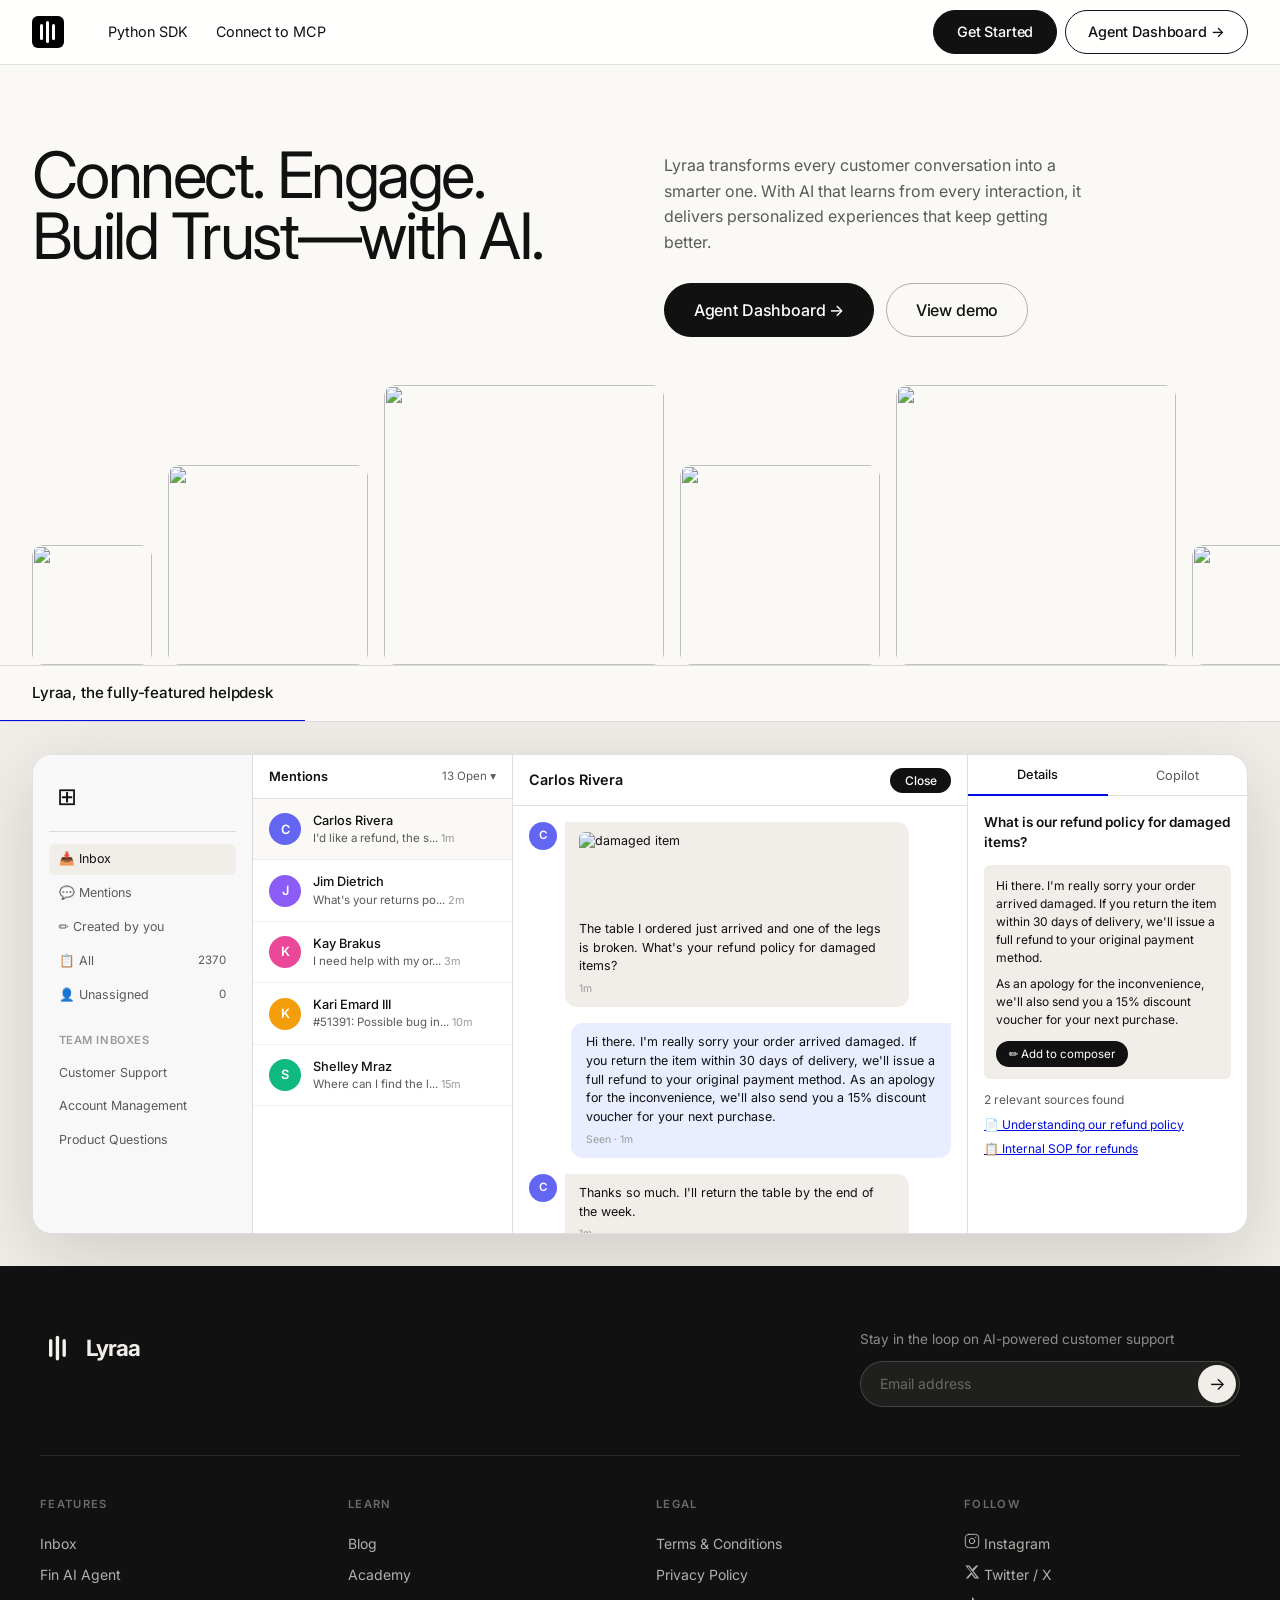
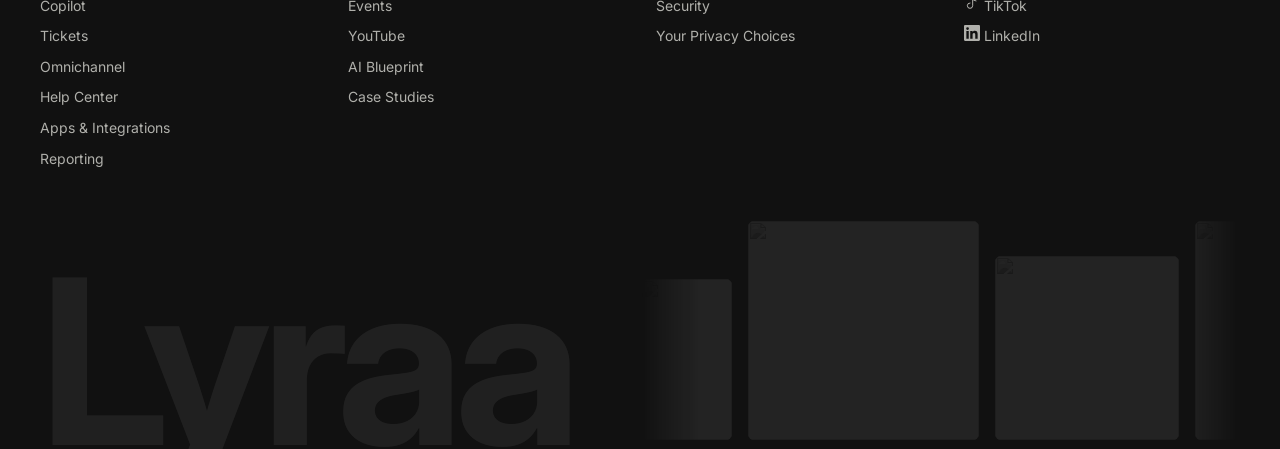
==== commit 0fd3386f: "making some changes in landing page" ====
--- a/Front_end/index.html
+++ b/Front_end/index.html
@@ -4,7 +4,7 @@
 <head>
   <meta charset="UTF-8" />
   <meta name="viewport" content="width=device-width, initial-scale=1.0" />
-  <title>Lyraa – The Best way to connect with customers</title>
+  <title>Lyraa - </title>
   <meta name="description"
     content="Lyraa is the best way to connect with customers, meaning every customer conversation improves the next one, enabling perfect experiences that were never possible before." />
   <link rel="preconnect" href="https://fonts.googleapis.com" />
@@ -63,11 +63,9 @@
     <section class="hero" id="hero">
       <div class="hero-inner">
         <div class="hero-text">
-          <h1 class="hero-headline">The best way to connect with customers in AI era</h1>
+          <h1 class="hero-headline">Connect. Engage. Build Trust—with AI.</h1>
           <div class="hero-right">
-            <p class="hero-body">Lyraa is the best way to connect with customers with AI, <a href="#"
-                class="link-blue"></a>, meaning every customer conversation improves the next one, enabling perfect
-              experiences that were never possible before.</p>
+            <p class="hero-body">Lyraa transforms every customer conversation into a smarter one. With AI that learns from every interaction, it delivers personalized experiences that keep getting better.</p>
             <div class="hero-ctas">
               <a href="dashboard.html" class="btn btn-dark btn-lg">Agent Dashboard →</a>
               <a href="#" class="btn btn-outline btn-lg">View demo</a>
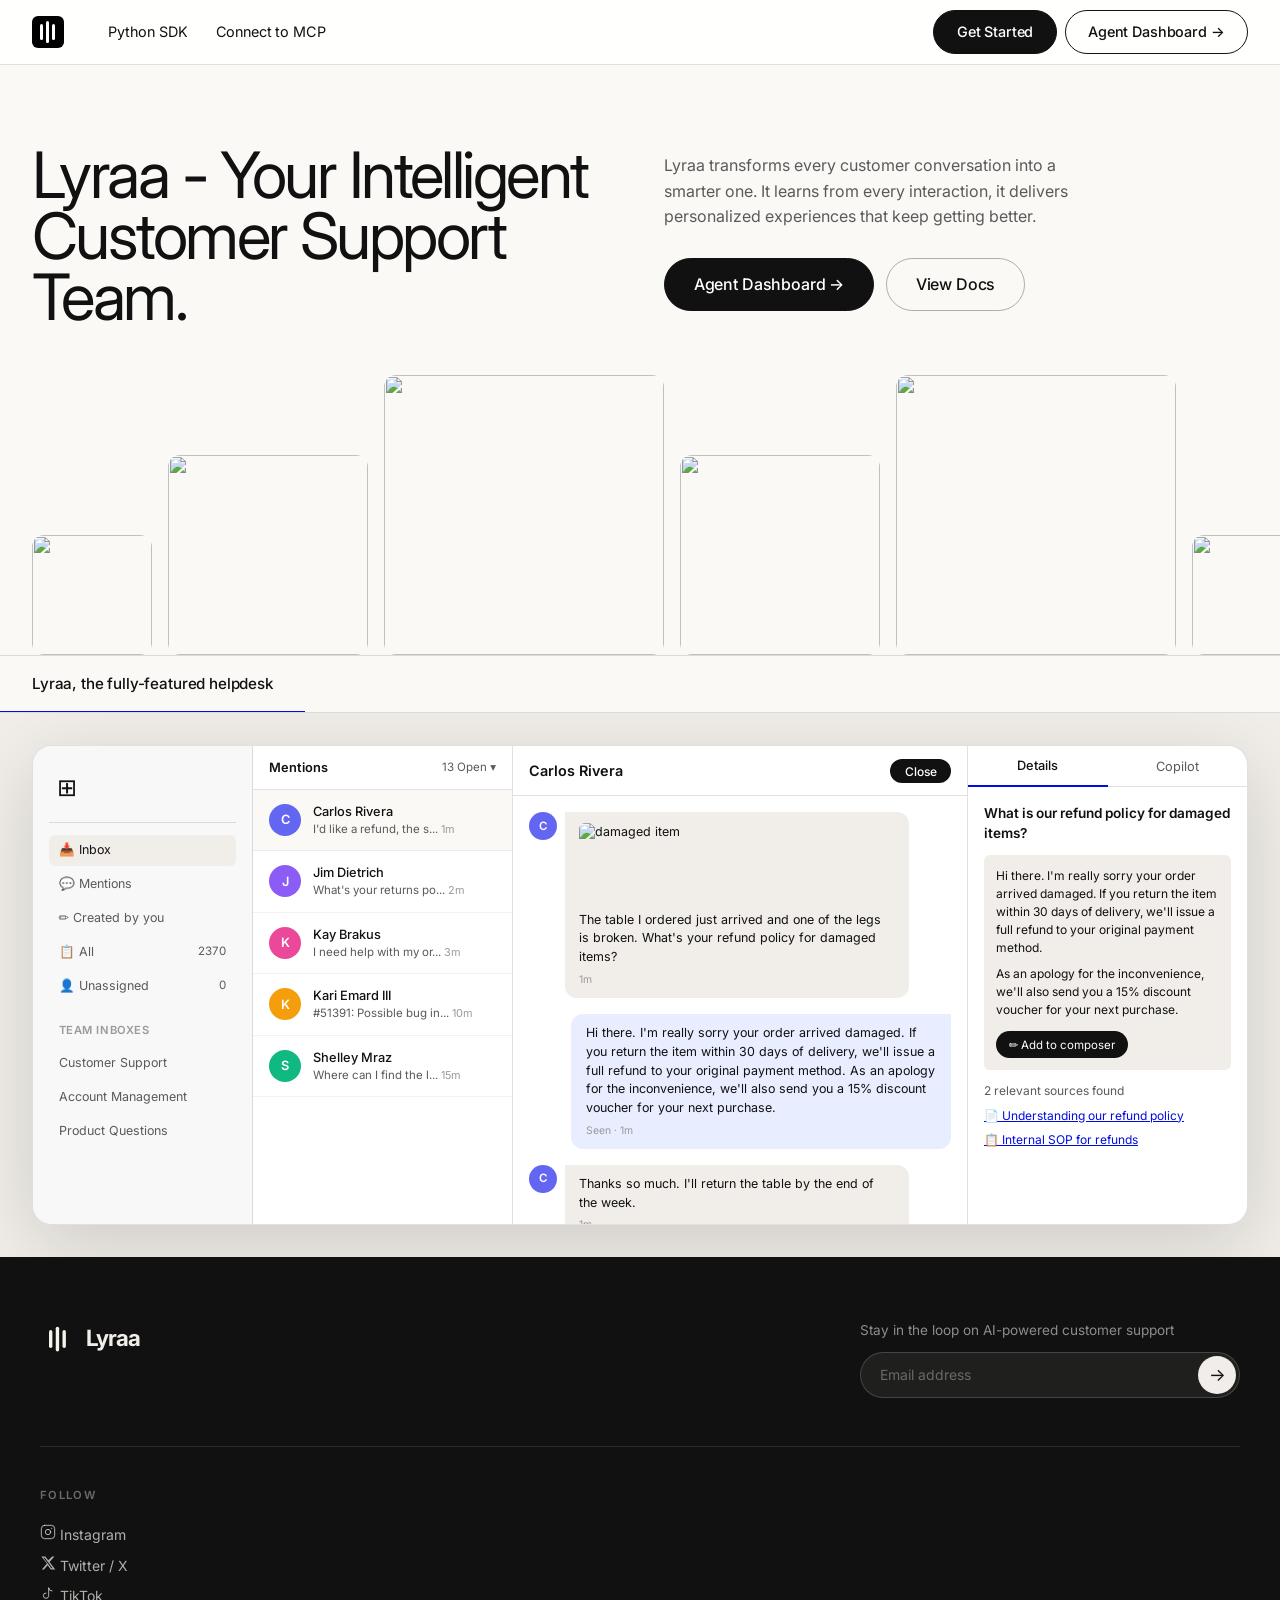
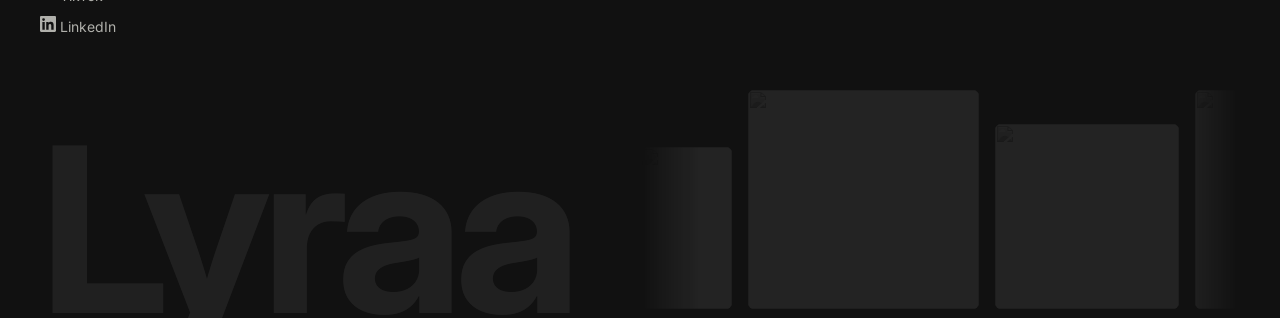
==== commit bbc1e07a: "making some changes in landing pagee" ====
--- a/Front_end/index.html
+++ b/Front_end/index.html
@@ -4,7 +4,7 @@
 <head>
   <meta charset="UTF-8" />
   <meta name="viewport" content="width=device-width, initial-scale=1.0" />
-  <title>Lyraa - </title>
+  <title>Lyraa - Home</title>
   <meta name="description"
     content="Lyraa is the best way to connect with customers, meaning every customer conversation improves the next one, enabling perfect experiences that were never possible before." />
   <link rel="preconnect" href="https://fonts.googleapis.com" />
@@ -53,7 +53,7 @@
       <li><a href="docs.html">Connect to MCP</a></li>
     </ul>
     <div class="mobile-menu-ctas">
-      <a href="#" class="btn btn-dark w-full">Start free trial</a>
+      <a href="docs.html" class="btn btn-dark w-full">View Docs</a>
       <a href="dashboard.html" class="btn btn-outline-dark w-full">Agent Dashboard →</a>
     </div>
   </div>
@@ -63,12 +63,12 @@
     <section class="hero" id="hero">
       <div class="hero-inner">
         <div class="hero-text">
-          <h1 class="hero-headline">Connect. Engage. Build Trust—with AI.</h1>
+          <h1 class="hero-headline">Lyraa - Your Intelligent Customer Support Team.</h1>
           <div class="hero-right">
-            <p class="hero-body">Lyraa transforms every customer conversation into a smarter one. With AI that learns from every interaction, it delivers personalized experiences that keep getting better.</p>
+            <p class="hero-body">Lyraa transforms every customer conversation into a smarter one. It learns from every interaction, it delivers personalized experiences that keep getting better.</p>
             <div class="hero-ctas">
               <a href="dashboard.html" class="btn btn-dark btn-lg">Agent Dashboard →</a>
-              <a href="#" class="btn btn-outline btn-lg">View demo</a>
+              <a href="docs.html" class="btn btn-outline btn-lg">View Docs</a>
             </div>
           </div>
         </div>
@@ -248,39 +248,7 @@
 
       <!-- Link columns -->
       <div class="footer-cols">
-        <div class="footer-col">
-          <p class="footer-col-title">Features</p>
-          <ul>
-            <li><a href="#">Inbox</a></li>
-            <li><a href="#">Fin AI Agent</a></li>
-            <li><a href="#">Copilot</a></li>
-            <li><a href="#">Tickets</a></li>
-            <li><a href="#">Omnichannel</a></li>
-            <li><a href="#">Help Center</a></li>
-            <li><a href="#">Apps &amp; Integrations</a></li>
-            <li><a href="#">Reporting</a></li>
-          </ul>
-        </div>
-        <div class="footer-col">
-          <p class="footer-col-title">Learn</p>
-          <ul>
-            <li><a href="#">Blog</a></li>
-            <li><a href="#">Academy</a></li>
-            <li><a href="#">Events</a></li>
-            <li><a href="#">YouTube</a></li>
-            <li><a href="#">AI Blueprint</a></li>
-            <li><a href="#">Case Studies</a></li>
-          </ul>
-        </div>
-        <div class="footer-col">
-          <p class="footer-col-title">Legal</p>
-          <ul>
-            <li><a href="#">Terms &amp; Conditions</a></li>
-            <li><a href="#">Privacy Policy</a></li>
-            <li><a href="#">Security</a></li>
-            <li><a href="#">Your Privacy Choices</a></li>
-          </ul>
-        </div>
+        
         <div class="footer-col">
           <p class="footer-col-title">Follow</p>
           <ul class="footer-social-list">
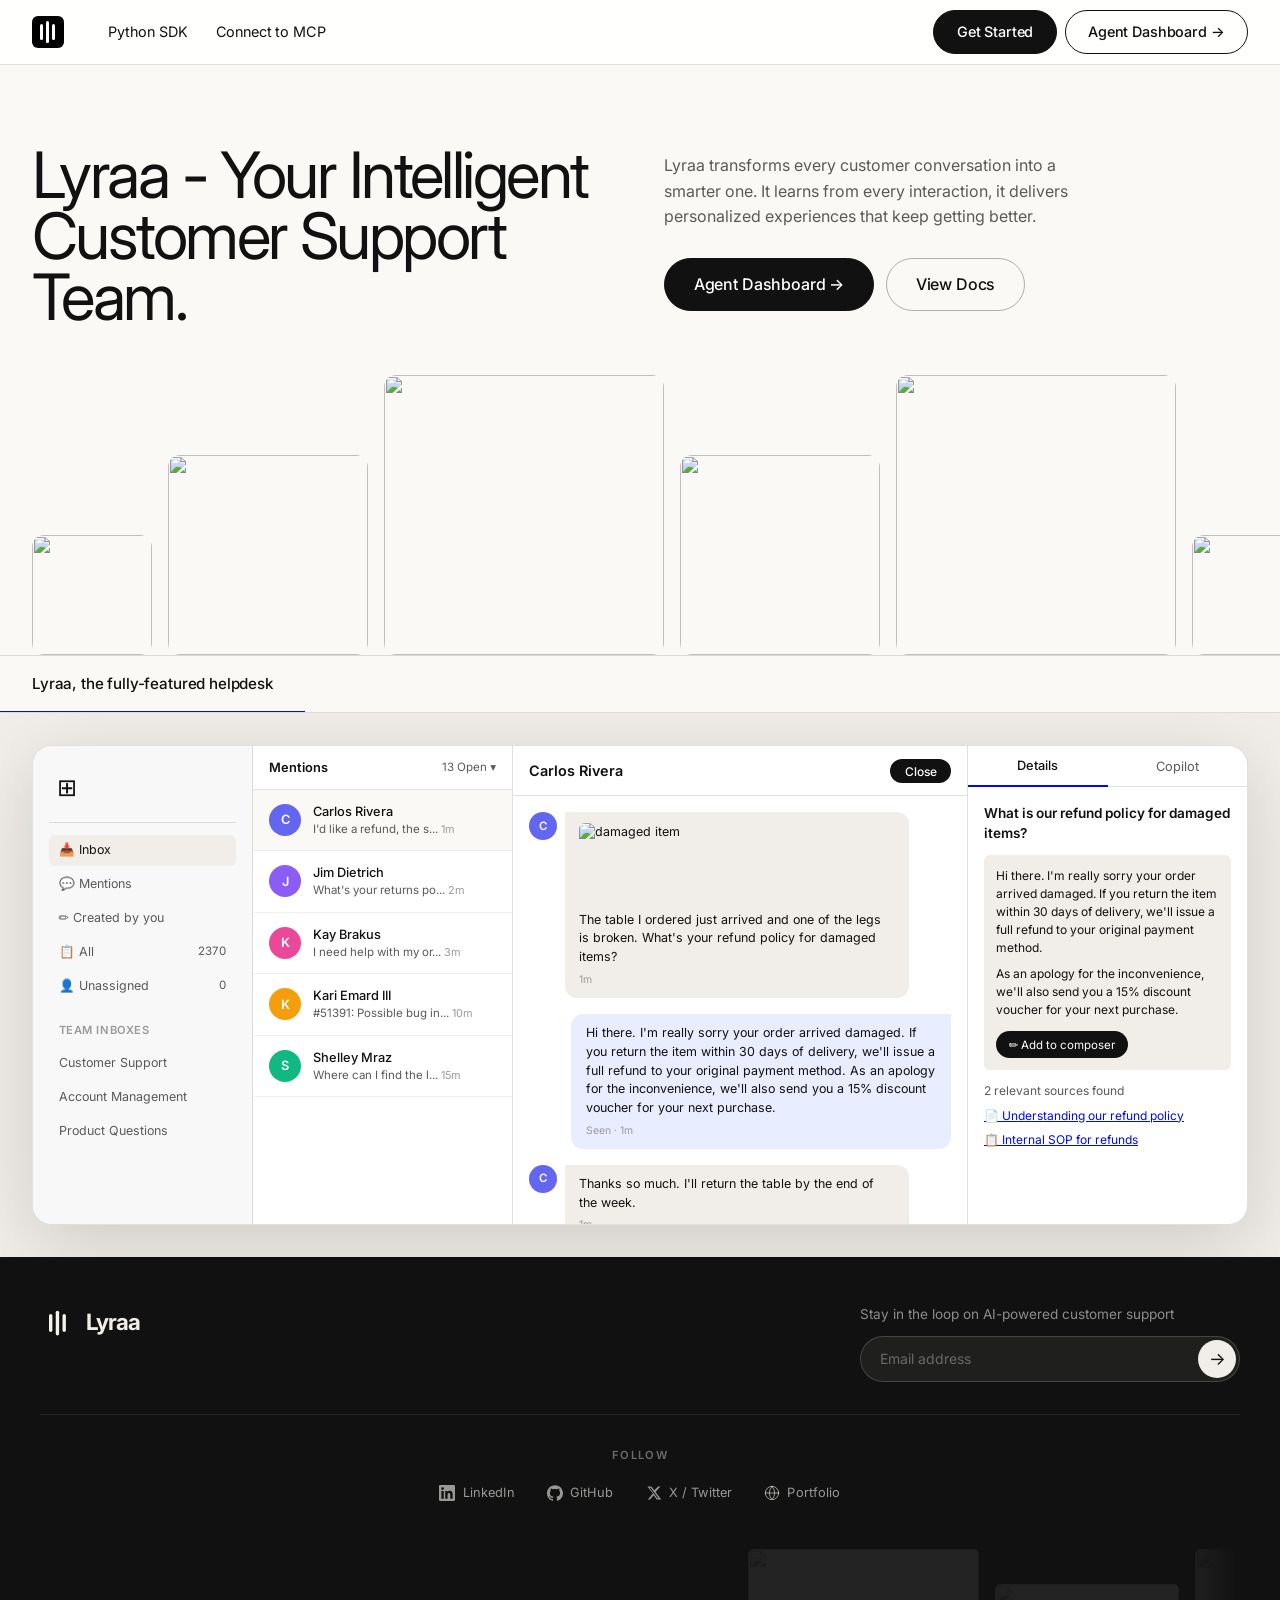
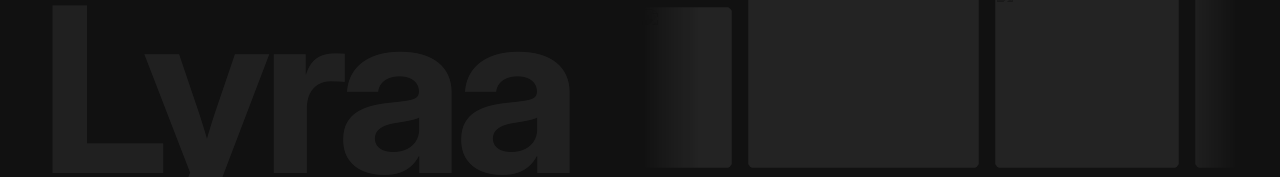
==== commit ed253afe: "changes in readme" ====
--- a/Front_end/index.html
+++ b/Front_end/index.html
@@ -54,7 +54,7 @@
     </ul>
     <div class="mobile-menu-ctas">
       <a href="docs.html" class="btn btn-dark w-full">View Docs</a>
-      <a href="dashboard.html" class="btn btn-outline-dark w-full">Agent Dashboard →</a>
+      <a href="dashboard.html" class="btn btn-dark w-full">Agent Dashboard</a>
     </div>
   </div>
 
@@ -65,7 +65,8 @@
         <div class="hero-text">
           <h1 class="hero-headline">Lyraa - Your Intelligent Customer Support Team.</h1>
           <div class="hero-right">
-            <p class="hero-body">Lyraa transforms every customer conversation into a smarter one. It learns from every interaction, it delivers personalized experiences that keep getting better.</p>
+            <p class="hero-body">Lyraa transforms every customer conversation into a smarter one. It learns from every
+              interaction, it delivers personalized experiences that keep getting better.</p>
             <div class="hero-ctas">
               <a href="dashboard.html" class="btn btn-dark btn-lg">Agent Dashboard →</a>
               <a href="docs.html" class="btn btn-outline btn-lg">View Docs</a>
@@ -219,93 +220,118 @@
         </div>
 
 
-  <!-- FOOTER -->
-  <footer class="footer" id="footer">
-    <div class="footer-inner">
-
-      <!-- Top row: logo left, newsletter right -->
-      <div class="footer-top-row">
-        <a href="#" class="footer-logo-link" aria-label="Lyraa Home">
-          <svg class="footer-logo-svg" viewBox="0 0 32 32" fill="none" xmlns="http://www.w3.org/2000/svg">
-            <rect width="32" height="32" rx="6" fill="#111" />
-            <rect x="8" y="8" width="3" height="16" rx="1.5" fill="#f4f3ec" />
-            <rect x="14" y="5" width="3" height="22" rx="1.5" fill="#f4f3ec" />
-            <rect x="20" y="8" width="3" height="16" rx="1.5" fill="#f4f3ec" />
-          </svg>
-          <span class="footer-logo-name">Lyraa</span>
-        </a>
-        <div class="footer-newsletter">
-          <p class="footer-newsletter-label">Stay in the loop on AI-powered customer support</p>
-          <form class="footer-newsletter-form" onsubmit="return false;">
-            <input type="email" class="footer-newsletter-input" placeholder="Email address" />
-            <button type="submit" class="footer-newsletter-btn" aria-label="Subscribe">→</button>
-          </form>
-        </div>
-      </div>
-
-      <!-- Divider -->
-      <div class="footer-divider"></div>
-
-      <!-- Link columns -->
-      <div class="footer-cols">
-        
-        <div class="footer-col">
-          <p class="footer-col-title">Follow</p>
-          <ul class="footer-social-list">
-            <li>
-              <a href="#" class="footer-social-item">
-                <svg viewBox="0 0 24 24" fill="none" stroke="currentColor" stroke-width="1.5" stroke-linecap="round" stroke-linejoin="round"><rect x="2" y="2" width="20" height="20" rx="5"/><circle cx="12" cy="12" r="4"/><circle cx="17.5" cy="6.5" r="1" fill="currentColor" stroke="none"/></svg>
-                Instagram
+        <!-- FOOTER -->
+        <footer class="footer" id="footer">
+          <div class="footer-inner">
+
+            <!-- Top row: logo left, newsletter right -->
+            <div class="footer-top-row">
+              <a href="#" class="footer-logo-link" aria-label="Lyraa Home">
+                <svg class="footer-logo-svg" viewBox="0 0 32 32" fill="none" xmlns="http://www.w3.org/2000/svg">
+                  <rect width="32" height="32" rx="6" fill="#111" />
+                  <rect x="8" y="8" width="3" height="16" rx="1.5" fill="#f4f3ec" />
+                  <rect x="14" y="5" width="3" height="22" rx="1.5" fill="#f4f3ec" />
+                  <rect x="20" y="8" width="3" height="16" rx="1.5" fill="#f4f3ec" />
+                </svg>
+                <span class="footer-logo-name">Lyraa</span>
               </a>
-            </li>
-            <li>
-              <a href="#" class="footer-social-item">
-                <svg viewBox="0 0 24 24" fill="currentColor"><path d="M18.244 2.25h3.308l-7.227 8.26 8.502 11.24H16.17l-4.714-6.231-5.401 6.231H2.744l7.73-8.835L2.05 2.25H8.08l4.265 5.638L18.244 2.25Zm-1.161 17.52h1.833L7.084 4.126H5.117L17.083 19.77Z"/></svg>
-                Twitter / X
-              </a>
-            </li>
-            <li>
-              <a href="#" class="footer-social-item">
-                <svg viewBox="0 0 24 24" fill="none" stroke="currentColor" stroke-width="1.5" stroke-linecap="round" stroke-linejoin="round"><path d="M9 12a4 4 0 1 0 4 4V4a5 5 0 0 0 5 5"/></svg>
-                TikTok
-              </a>
-            </li>
-            <li>
-              <a href="#" class="footer-social-item">
-                <svg viewBox="0 0 24 24" fill="currentColor"><path d="M20.447 20.452h-3.554v-5.569c0-1.328-.027-3.037-1.852-3.037-1.853 0-2.136 1.445-2.136 2.939v5.667H9.351V9h3.414v1.561h.046c.477-.9 1.637-1.85 3.37-1.85 3.601 0 4.267 2.37 4.267 5.455v6.286zM5.337 7.433a2.062 2.062 0 0 1-2.063-2.065 2.064 2.064 0 1 1 2.063 2.065zm1.782 13.019H3.555V9h3.564v11.452zM22.225 0H1.771C.792 0 0 .774 0 1.729v20.542C0 23.227.792 24 1.771 24h20.451C23.2 24 24 23.227 24 22.271V1.729C24 .774 23.2 0 22.222 0h.003z"/></svg>
-                LinkedIn
-              </a>
-            </li>
-          </ul>
-        </div>
-      </div>
-
-      <!-- Giant wordmark — Wavetick style, bleeds off bottom -->
-      <div class="footer-wordmark-wrap" aria-hidden="true">
-        <span class="footer-wordmark">Lyraa</span>
-        <div class="footer-frames-track-wrap">
-          <div class="footer-frames">
-            <div class="footer-frame"><img src="https://cdn.cosmos.so/49744030-7ee3-4da9-bf3a-1f28b3141e51?format=webp" alt="" /></div>
-            <div class="footer-frame"><img src="https://cdn.cosmos.so/1668bf23-86b7-4834-bceb-b17b9f2b6297?format=webp" alt="" /></div>
-            <div class="footer-frame"><img src="https://cdn.cosmos.so/220a2dd7-b4fb-4ab6-941c-c7daac2d3de4?format=webp" alt="" /></div>
-            <div class="footer-frame"><img src="https://cdn.cosmos.so/a4091135-049c-4d7b-ac70-1d37b545d4cc?format=webp" alt="" /></div>
-            <div class="footer-frame"><img src="https://cdn.cosmos.so/7ac161f6-f2b8-41a6-a9bc-50dcf7897635?format=webp" alt="" /></div>
-            <!-- Duplicated for infinite sliding -->
-            <div class="footer-frame"><img src="https://cdn.cosmos.so/49744030-7ee3-4da9-bf3a-1f28b3141e51?format=webp" alt="" /></div>
-            <div class="footer-frame"><img src="https://cdn.cosmos.so/1668bf23-86b7-4834-bceb-b17b9f2b6297?format=webp" alt="" /></div>
-            <div class="footer-frame"><img src="https://cdn.cosmos.so/220a2dd7-b4fb-4ab6-941c-c7daac2d3de4?format=webp" alt="" /></div>
-            <div class="footer-frame"><img src="https://cdn.cosmos.so/a4091135-049c-4d7b-ac70-1d37b545d4cc?format=webp" alt="" /></div>
-            <div class="footer-frame"><img src="https://cdn.cosmos.so/7ac161f6-f2b8-41a6-a9bc-50dcf7897635?format=webp" alt="" /></div>
+              <div class="footer-newsletter">
+                <p class="footer-newsletter-label">Stay in the loop on AI-powered customer support</p>
+                <form class="footer-newsletter-form" onsubmit="return false;">
+                  <input type="email" class="footer-newsletter-input" placeholder="Email address" />
+                  <button type="submit" class="footer-newsletter-btn" aria-label="Subscribe">→</button>
+                </form>
+              </div>
+            </div>
+
+            <!-- Divider -->
+            <div class="footer-divider"></div>
+
+            <!-- Social Follow Section (horizontal) -->
+            <div class="footer-social-section">
+              <p class="footer-col-title footer-follow-title">Follow</p>
+              <ul class="footer-social-list">
+                <!-- LinkedIn -->
+                <li>
+                  <a href="#" class="footer-social-item" aria-label="LinkedIn">
+                    <svg viewBox="0 0 24 24" fill="currentColor">
+                      <path
+                        d="M20.447 20.452h-3.554v-5.569c0-1.328-.027-3.037-1.852-3.037-1.853 0-2.136 1.445-2.136 2.939v5.667H9.351V9h3.414v1.561h.046c.477-.9 1.637-1.85 3.37-1.85 3.601 0 4.267 2.37 4.267 5.455v6.286zM5.337 7.433a2.062 2.062 0 0 1-2.063-2.065 2.064 2.064 0 1 1 2.063 2.065zm1.782 13.019H3.555V9h3.564v11.452zM22.225 0H1.771C.792 0 0 .774 0 1.729v20.542C0 23.227.792 24 1.771 24h20.451C23.2 24 24 23.227 24 22.271V1.729C24 .774 23.2 0 22.222 0h.003z" />
+                    </svg>
+                    LinkedIn
+                  </a>
+                </li>
+                <!-- GitHub -->
+                <li>
+                  <a href="#" class="footer-social-item" aria-label="GitHub">
+                    <svg viewBox="0 0 24 24" fill="currentColor">
+                      <path
+                        d="M12 .297c-6.63 0-12 5.373-12 12 0 5.303 3.438 9.8 8.205 11.385.6.113.82-.258.82-.577 0-.285-.01-1.04-.015-2.04-3.338.724-4.042-1.61-4.042-1.61-.546-1.385-1.335-1.755-1.335-1.755-1.087-.744.084-.729.084-.729 1.205.084 1.838 1.236 1.838 1.236 1.07 1.835 2.809 1.305 3.495.998.108-.776.417-1.305.76-1.605-2.665-.3-5.466-1.332-5.466-5.93 0-1.31.465-2.38 1.235-3.22-.135-.303-.54-1.523.105-3.176 0 0 1.005-.322 3.3 1.23.96-.267 1.98-.399 3-.405 1.02.006 2.04.138 3 .405 2.28-1.552 3.285-1.23 3.285-1.23.645 1.653.24 2.873.12 3.176.765.84 1.23 1.91 1.23 3.22 0 4.61-2.805 5.625-5.475 5.92.42.36.81 1.096.81 2.22 0 1.606-.015 2.896-.015 3.286 0 .315.21.69.825.57C20.565 22.092 24 17.592 24 12.297c0-6.627-5.373-12-12-12" />
+                    </svg>
+                    GitHub
+                  </a>
+                </li>
+                <!-- X / Twitter -->
+                <li>
+                  <a href="#" class="footer-social-item" aria-label="X / Twitter">
+                    <svg viewBox="0 0 24 24" fill="currentColor">
+                      <path
+                        d="M18.244 2.25h3.308l-7.227 8.26 8.502 11.24H16.17l-4.714-6.231-5.401 6.231H2.744l7.73-8.835L2.05 2.25H8.08l4.265 5.638L18.244 2.25Zm-1.161 17.52h1.833L7.084 4.126H5.117L17.083 19.77Z" />
+                    </svg>
+                    X / Twitter
+                  </a>
+                </li>
+                <!-- Portfolio -->
+                <li>
+                  <a href="#" class="footer-social-item" aria-label="Portfolio">
+                    <svg viewBox="0 0 24 24" fill="none" stroke="currentColor" stroke-width="1.5" stroke-linecap="round"
+                      stroke-linejoin="round">
+                      <circle cx="12" cy="12" r="10" />
+                      <path
+                        d="M2 12h20M12 2a15.3 15.3 0 0 1 4 10 15.3 15.3 0 0 1-4 10 15.3 15.3 0 0 1-4-10 15.3 15.3 0 0 1 4-10z" />
+                    </svg>
+                    Portfolio
+                  </a>
+                </li>
+              </ul>
+            </div>
+
+            <!-- Giant wordmark — Wavetick style, bleeds off bottom -->
+            <div class="footer-wordmark-wrap" aria-hidden="true">
+              <span class="footer-wordmark">Lyraa</span>
+              <div class="footer-frames-track-wrap">
+                <div class="footer-frames">
+                  <div class="footer-frame"><img
+                      src="https://cdn.cosmos.so/49744030-7ee3-4da9-bf3a-1f28b3141e51?format=webp" alt="" /></div>
+                  <div class="footer-frame"><img
+                      src="https://cdn.cosmos.so/1668bf23-86b7-4834-bceb-b17b9f2b6297?format=webp" alt="" /></div>
+                  <div class="footer-frame"><img
+                      src="https://cdn.cosmos.so/220a2dd7-b4fb-4ab6-941c-c7daac2d3de4?format=webp" alt="" /></div>
+                  <div class="footer-frame"><img
+                      src="https://cdn.cosmos.so/a4091135-049c-4d7b-ac70-1d37b545d4cc?format=webp" alt="" /></div>
+                  <div class="footer-frame"><img
+                      src="https://cdn.cosmos.so/7ac161f6-f2b8-41a6-a9bc-50dcf7897635?format=webp" alt="" /></div>
+                  <!-- Duplicated for infinite sliding -->
+                  <div class="footer-frame"><img
+                      src="https://cdn.cosmos.so/49744030-7ee3-4da9-bf3a-1f28b3141e51?format=webp" alt="" /></div>
+                  <div class="footer-frame"><img
+                      src="https://cdn.cosmos.so/1668bf23-86b7-4834-bceb-b17b9f2b6297?format=webp" alt="" /></div>
+                  <div class="footer-frame"><img
+                      src="https://cdn.cosmos.so/220a2dd7-b4fb-4ab6-941c-c7daac2d3de4?format=webp" alt="" /></div>
+                  <div class="footer-frame"><img
+                      src="https://cdn.cosmos.so/a4091135-049c-4d7b-ac70-1d37b545d4cc?format=webp" alt="" /></div>
+                  <div class="footer-frame"><img
+                      src="https://cdn.cosmos.so/7ac161f6-f2b8-41a6-a9bc-50dcf7897635?format=webp" alt="" /></div>
+                </div>
+              </div>
+            </div>
+
           </div>
-        </div>
-      </div>
-
-    </div>
-  </footer>
-
-
-
-  <script src="script.js"></script>
+        </footer>
+
+
+
+        <script src="script.js"></script>
 </body>
 
-</html>
+</html>
--- a/Front_end/index.css
+++ b/Front_end/index.css
@@ -2156,7 +2156,7 @@
   background: var(--color-off-black);
   color: var(--color-chalk);
   overflow: hidden;
-  padding: 4rem 0 0;
+  padding: 3rem 0 0;
 }
 
 .footer-inner {
@@ -2171,7 +2171,7 @@
   align-items: flex-start;
   justify-content: space-between;
   gap: 2rem;
-  margin-bottom: 3rem;
+  margin-bottom: 2rem;
   flex-wrap: wrap;
 }
 
@@ -2269,7 +2269,7 @@
 .footer-divider {
   height: 1px;
   background: rgba(244, 243, 236, 0.1);
-  margin-bottom: 2.5rem;
+  margin-bottom: 0;
 }
 
 /* --- Link columns --- */
@@ -2313,22 +2313,42 @@
   color: var(--color-chalk);
 }
 
-/* Social links (Follow column) */
+/* Social Follow Section (horizontal, centered) */
+.footer-social-section {
+  display: flex;
+  flex-direction: column;
+  align-items: center;
+  gap: 0.6rem;
+  padding: 2rem 0 2.5rem;
+}
+
+.footer-follow-title {
+  text-align: center;
+  margin-bottom: 0.25rem;
+}
+
 .footer-social-list {
   display: flex;
-  flex-direction: column;
-  gap: 0;
+  flex-direction: row;
+  flex-wrap: wrap;
+  justify-content: center;
+  gap: 0.25rem 0.5rem;
+  list-style: none;
+  margin: 0;
+  padding: 0;
 }
 
 .footer-social-item {
   display: flex;
   align-items: center;
-  gap: 0.6rem;
-  font-size: 0.875rem;
-  color: rgba(244, 243, 236, 0.7);
-  padding: 0.3rem 0;
+  gap: 0.45rem;
+  font-size: 0.8rem;
+  color: rgba(244, 243, 236, 0.6);
+  padding: 0.4rem 0.75rem;
   text-decoration: none;
-  transition: color var(--transition-fast);
+  border-radius: 8px;
+  letter-spacing: 0.01em;
+  transition: color var(--transition-fast), background var(--transition-fast);
 }
 
 .footer-social-item svg {
@@ -2339,6 +2359,7 @@
 
 .footer-social-item:hover {
   color: var(--color-chalk);
+  background: rgba(244, 243, 236, 0.07);
 }
 
 /* --- Giant bleed wordmark (Wavetick signature) --- */
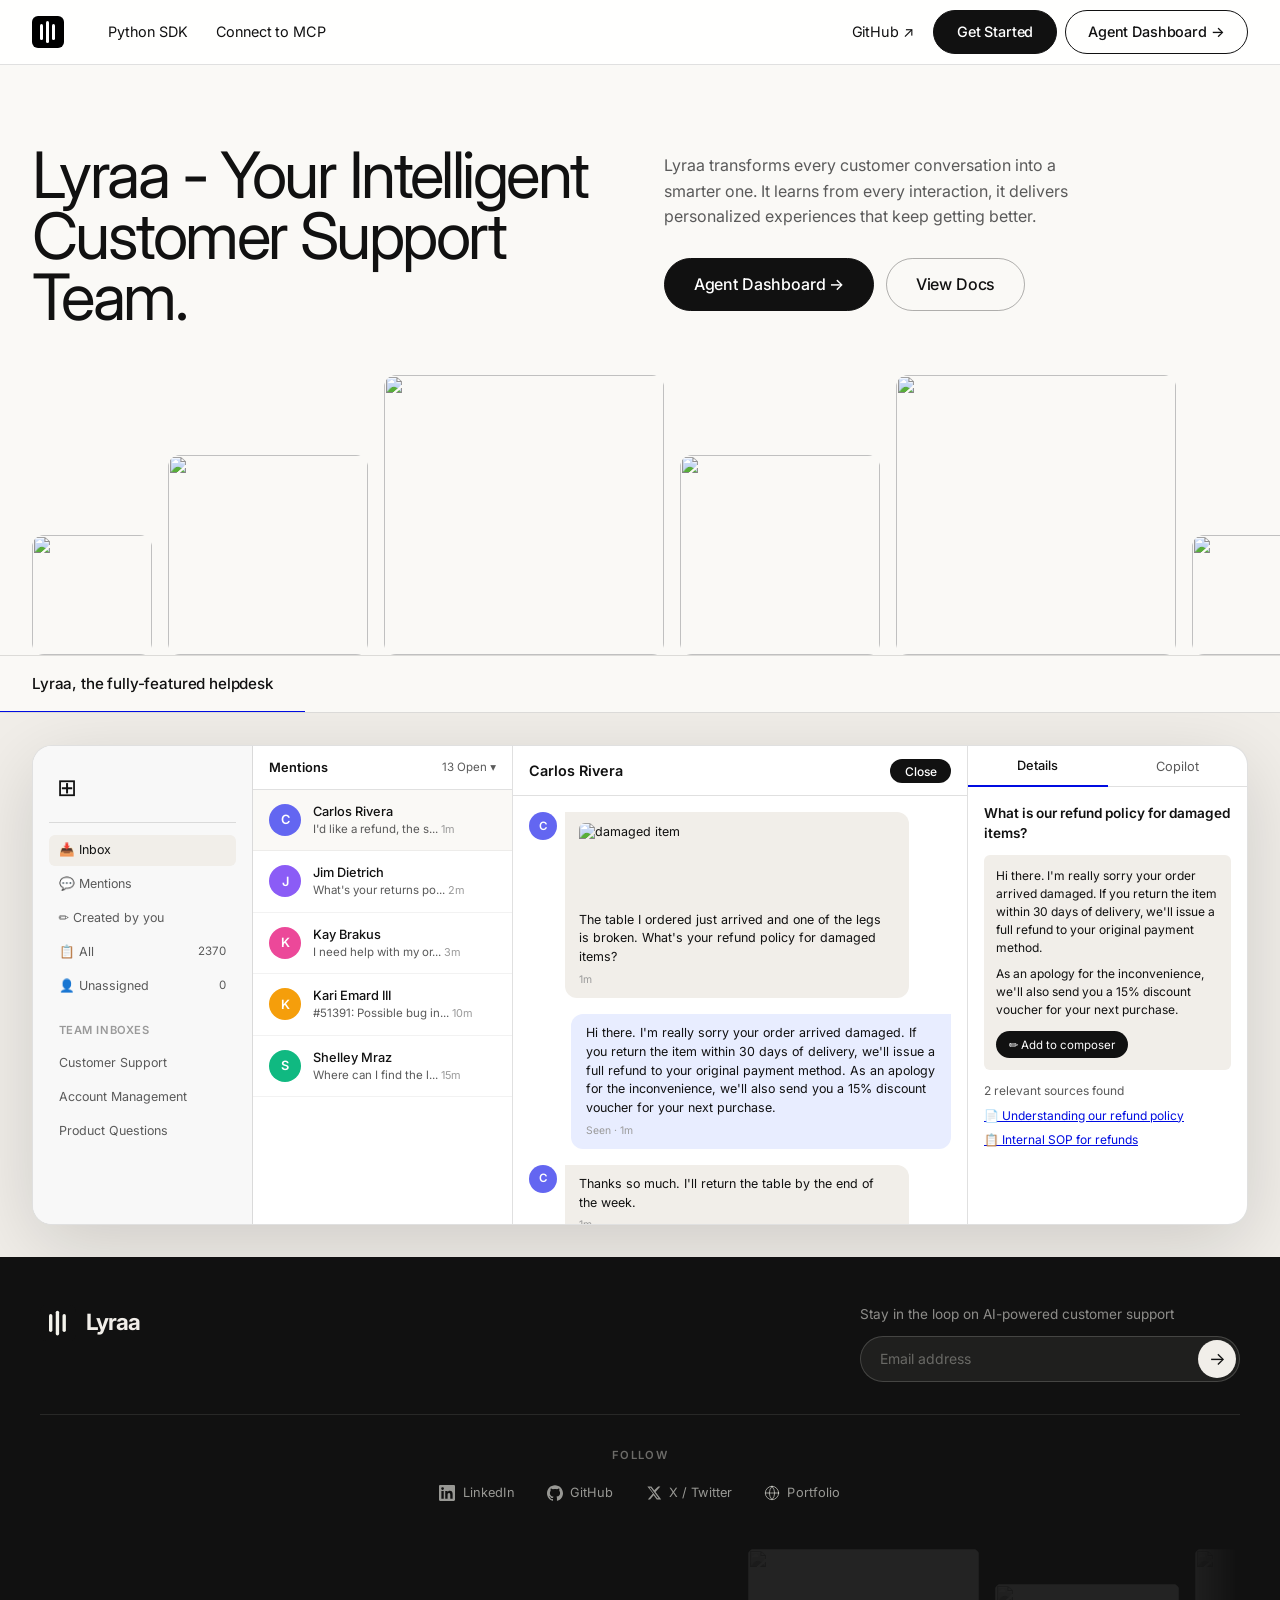
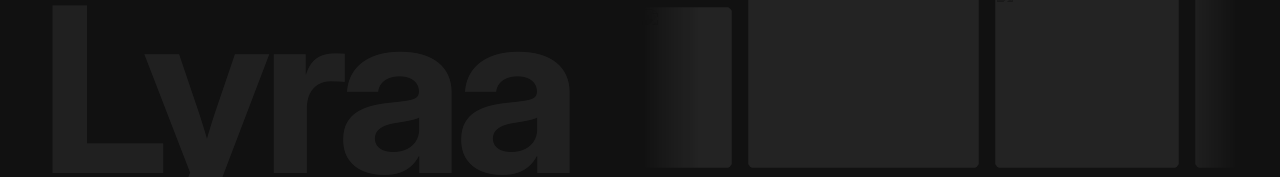
==== commit 3ce88900: "making responsive" ====
--- a/Front_end/index.html
+++ b/Front_end/index.html
@@ -37,6 +37,7 @@
         </ul>
       </div>
       <div class="nav-right">
+        <a href="https://github.com/CodexMe01/Lyraa_Customer_support" target="_blank" class="nav-link">GitHub ↗</a>
         <a href="docs.html" class="btn btn-dark">Get Started</a>
         <a href="dashboard.html" class="btn btn-outline-dark">Agent Dashboard →</a>
       </div>
@@ -51,6 +52,7 @@
     <ul>
       <li><a href="#">Python SDK</a></li>
       <li><a href="docs.html">Connect to MCP</a></li>
+      <li><a href="https://github.com/CodexMe01/Lyraa_Customer_support" target="_blank">GitHub ↗</a></li>
     </ul>
     <div class="mobile-menu-ctas">
       <a href="docs.html" class="btn btn-dark w-full">View Docs</a>
@@ -253,7 +255,7 @@
               <ul class="footer-social-list">
                 <!-- LinkedIn -->
                 <li>
-                  <a href="#" class="footer-social-item" aria-label="LinkedIn">
+                  <a href="https://www.linkedin.com/in/pratyush-ranjan-ghadai/" class="footer-social-item" aria-label="LinkedIn">
                     <svg viewBox="0 0 24 24" fill="currentColor">
                       <path
                         d="M20.447 20.452h-3.554v-5.569c0-1.328-.027-3.037-1.852-3.037-1.853 0-2.136 1.445-2.136 2.939v5.667H9.351V9h3.414v1.561h.046c.477-.9 1.637-1.85 3.37-1.85 3.601 0 4.267 2.37 4.267 5.455v6.286zM5.337 7.433a2.062 2.062 0 0 1-2.063-2.065 2.064 2.064 0 1 1 2.063 2.065zm1.782 13.019H3.555V9h3.564v11.452zM22.225 0H1.771C.792 0 0 .774 0 1.729v20.542C0 23.227.792 24 1.771 24h20.451C23.2 24 24 23.227 24 22.271V1.729C24 .774 23.2 0 22.222 0h.003z" />
@@ -263,7 +265,7 @@
                 </li>
                 <!-- GitHub -->
                 <li>
-                  <a href="#" class="footer-social-item" aria-label="GitHub">
+                  <a href="https://github.com/CodexMe01" class="footer-social-item" aria-label="GitHub">
                     <svg viewBox="0 0 24 24" fill="currentColor">
                       <path
                         d="M12 .297c-6.63 0-12 5.373-12 12 0 5.303 3.438 9.8 8.205 11.385.6.113.82-.258.82-.577 0-.285-.01-1.04-.015-2.04-3.338.724-4.042-1.61-4.042-1.61-.546-1.385-1.335-1.755-1.335-1.755-1.087-.744.084-.729.084-.729 1.205.084 1.838 1.236 1.838 1.236 1.07 1.835 2.809 1.305 3.495.998.108-.776.417-1.305.76-1.605-2.665-.3-5.466-1.332-5.466-5.93 0-1.31.465-2.38 1.235-3.22-.135-.303-.54-1.523.105-3.176 0 0 1.005-.322 3.3 1.23.96-.267 1.98-.399 3-.405 1.02.006 2.04.138 3 .405 2.28-1.552 3.285-1.23 3.285-1.23.645 1.653.24 2.873.12 3.176.765.84 1.23 1.91 1.23 3.22 0 4.61-2.805 5.625-5.475 5.92.42.36.81 1.096.81 2.22 0 1.606-.015 2.896-.015 3.286 0 .315.21.69.825.57C20.565 22.092 24 17.592 24 12.297c0-6.627-5.373-12-12-12" />
@@ -273,7 +275,7 @@
                 </li>
                 <!-- X / Twitter -->
                 <li>
-                  <a href="#" class="footer-social-item" aria-label="X / Twitter">
+                  <a href="https://x.com/Pratyush34" class="footer-social-item" aria-label="X / Twitter">
                     <svg viewBox="0 0 24 24" fill="currentColor">
                       <path
                         d="M18.244 2.25h3.308l-7.227 8.26 8.502 11.24H16.17l-4.714-6.231-5.401 6.231H2.744l7.73-8.835L2.05 2.25H8.08l4.265 5.638L18.244 2.25Zm-1.161 17.52h1.833L7.084 4.126H5.117L17.083 19.77Z" />
@@ -283,7 +285,7 @@
                 </li>
                 <!-- Portfolio -->
                 <li>
-                  <a href="#" class="footer-social-item" aria-label="Portfolio">
+                  <a href="https://prg-portfolio.vercel.app/" class="footer-social-item" aria-label="Portfolio">
                     <svg viewBox="0 0 24 24" fill="none" stroke="currentColor" stroke-width="1.5" stroke-linecap="round"
                       stroke-linejoin="round">
                       <circle cx="12" cy="12" r="10" />
--- a/Front_end/index.css
+++ b/Front_end/index.css
@@ -472,7 +472,7 @@
   gap: 0.25rem;
 }
 
-.mobile-menu a {
+.mobile-menu ul a {
   display: block;
   padding: 0.875rem 0;
   font-size: 1.1rem;
@@ -2637,6 +2637,15 @@
     --nav-height: 56px;
   }
 
+  .app-mockup {
+    grid-template-columns: 1fr;
+    height: auto;
+  }
+
+  .app-list {
+    display: none;
+  }
+
   .nav-inner {
     padding: 0 1rem;
   }
